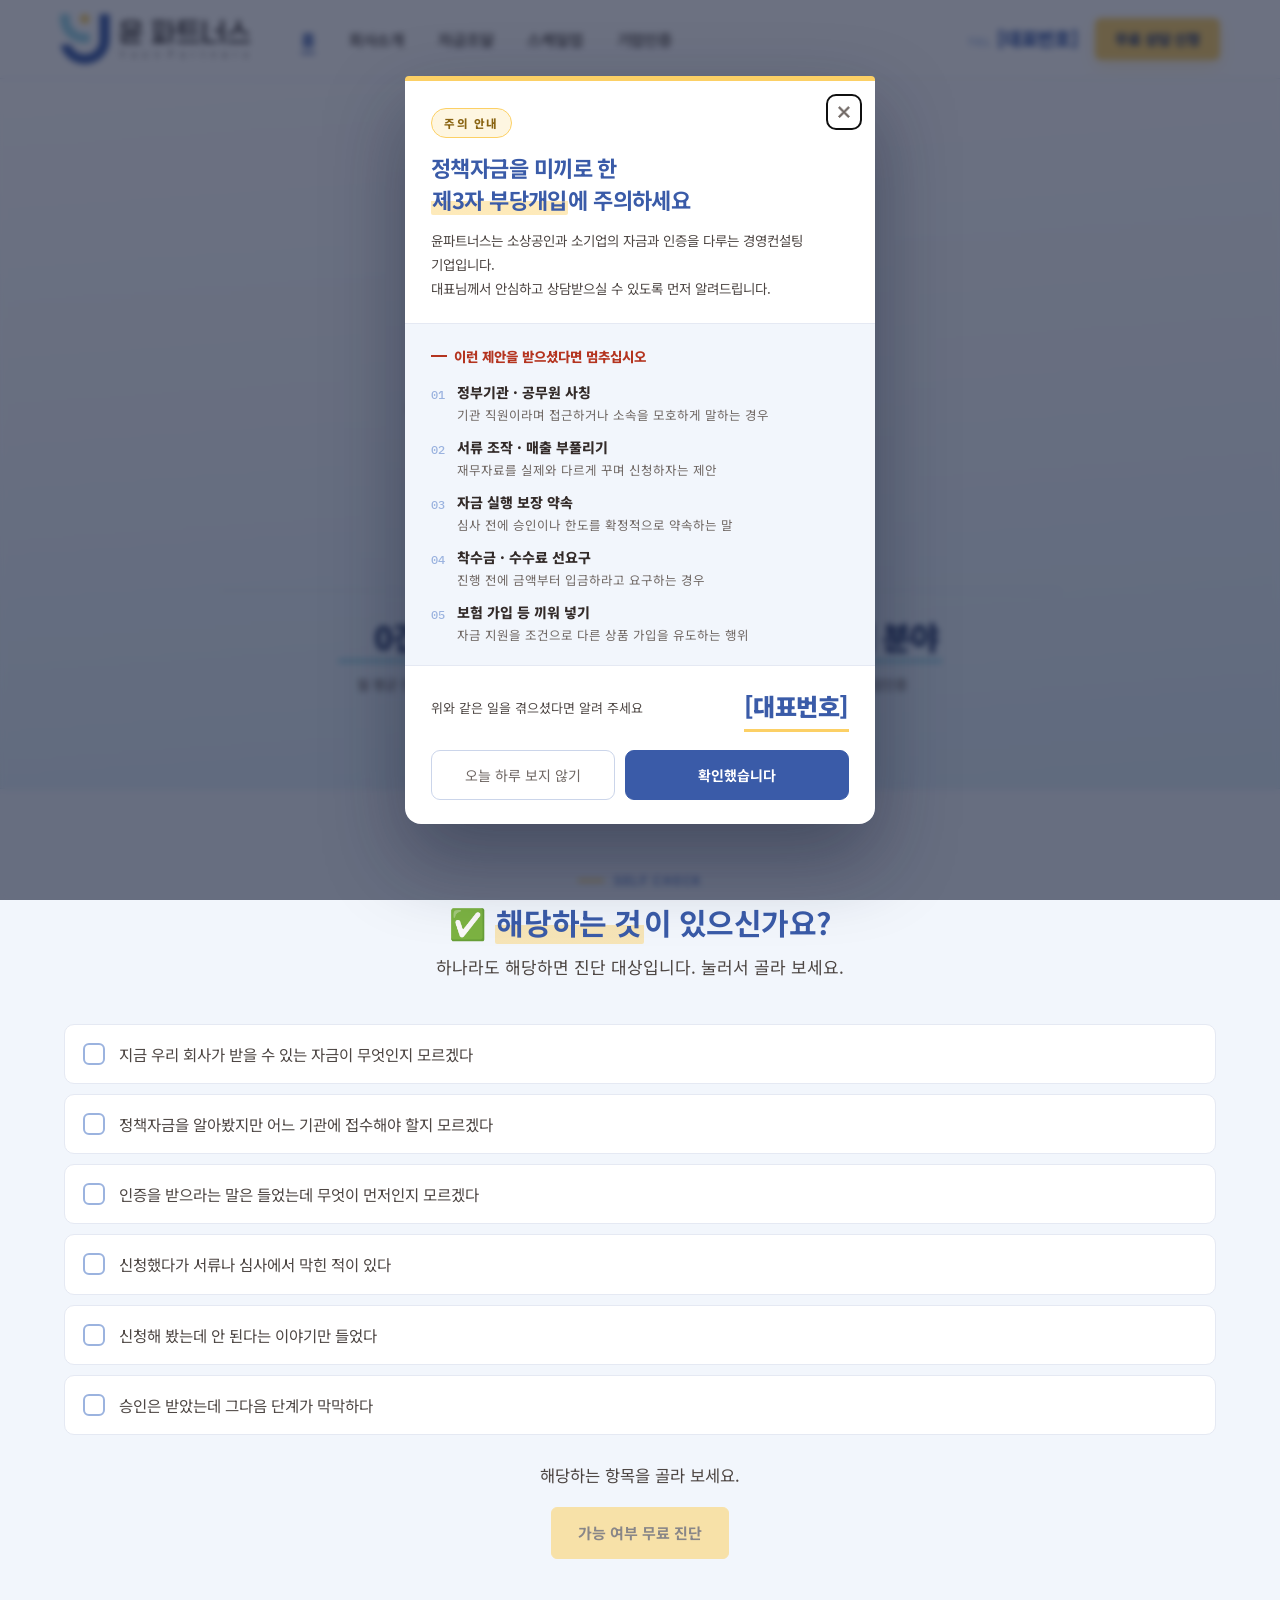
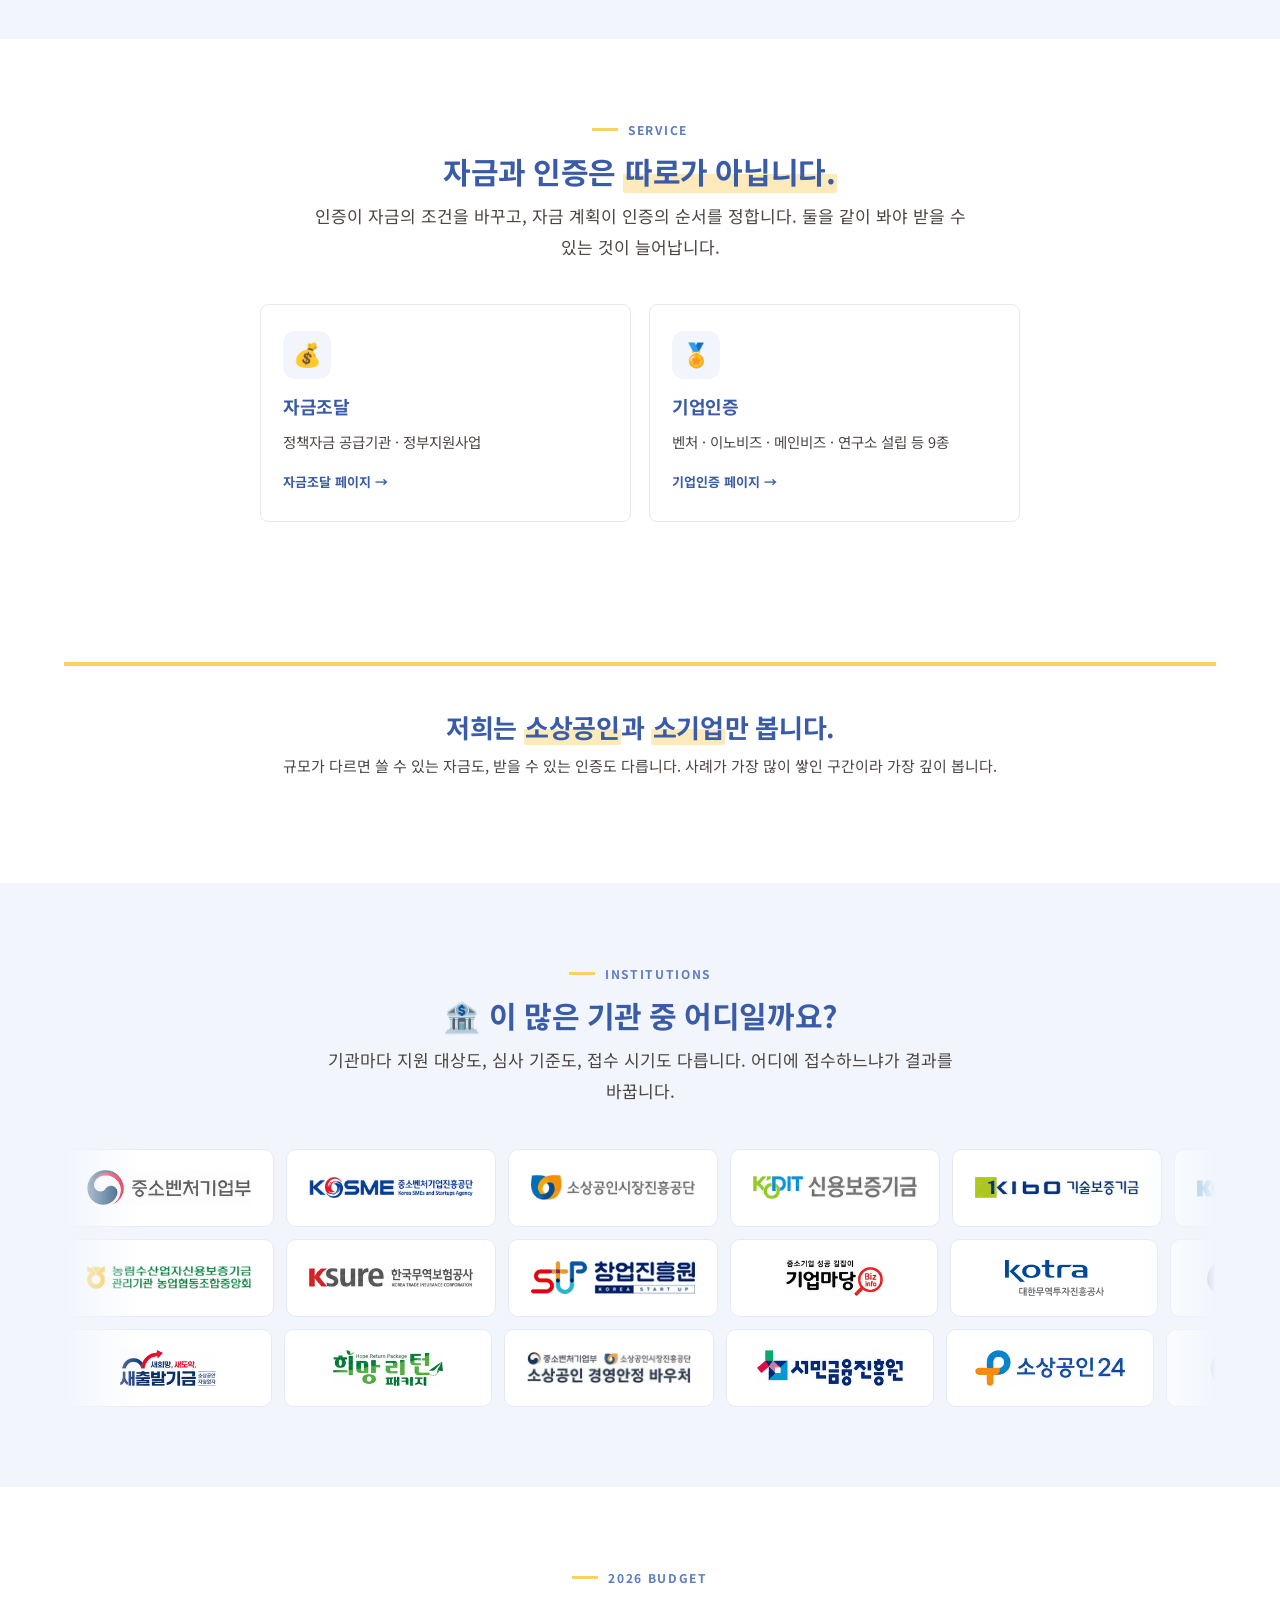
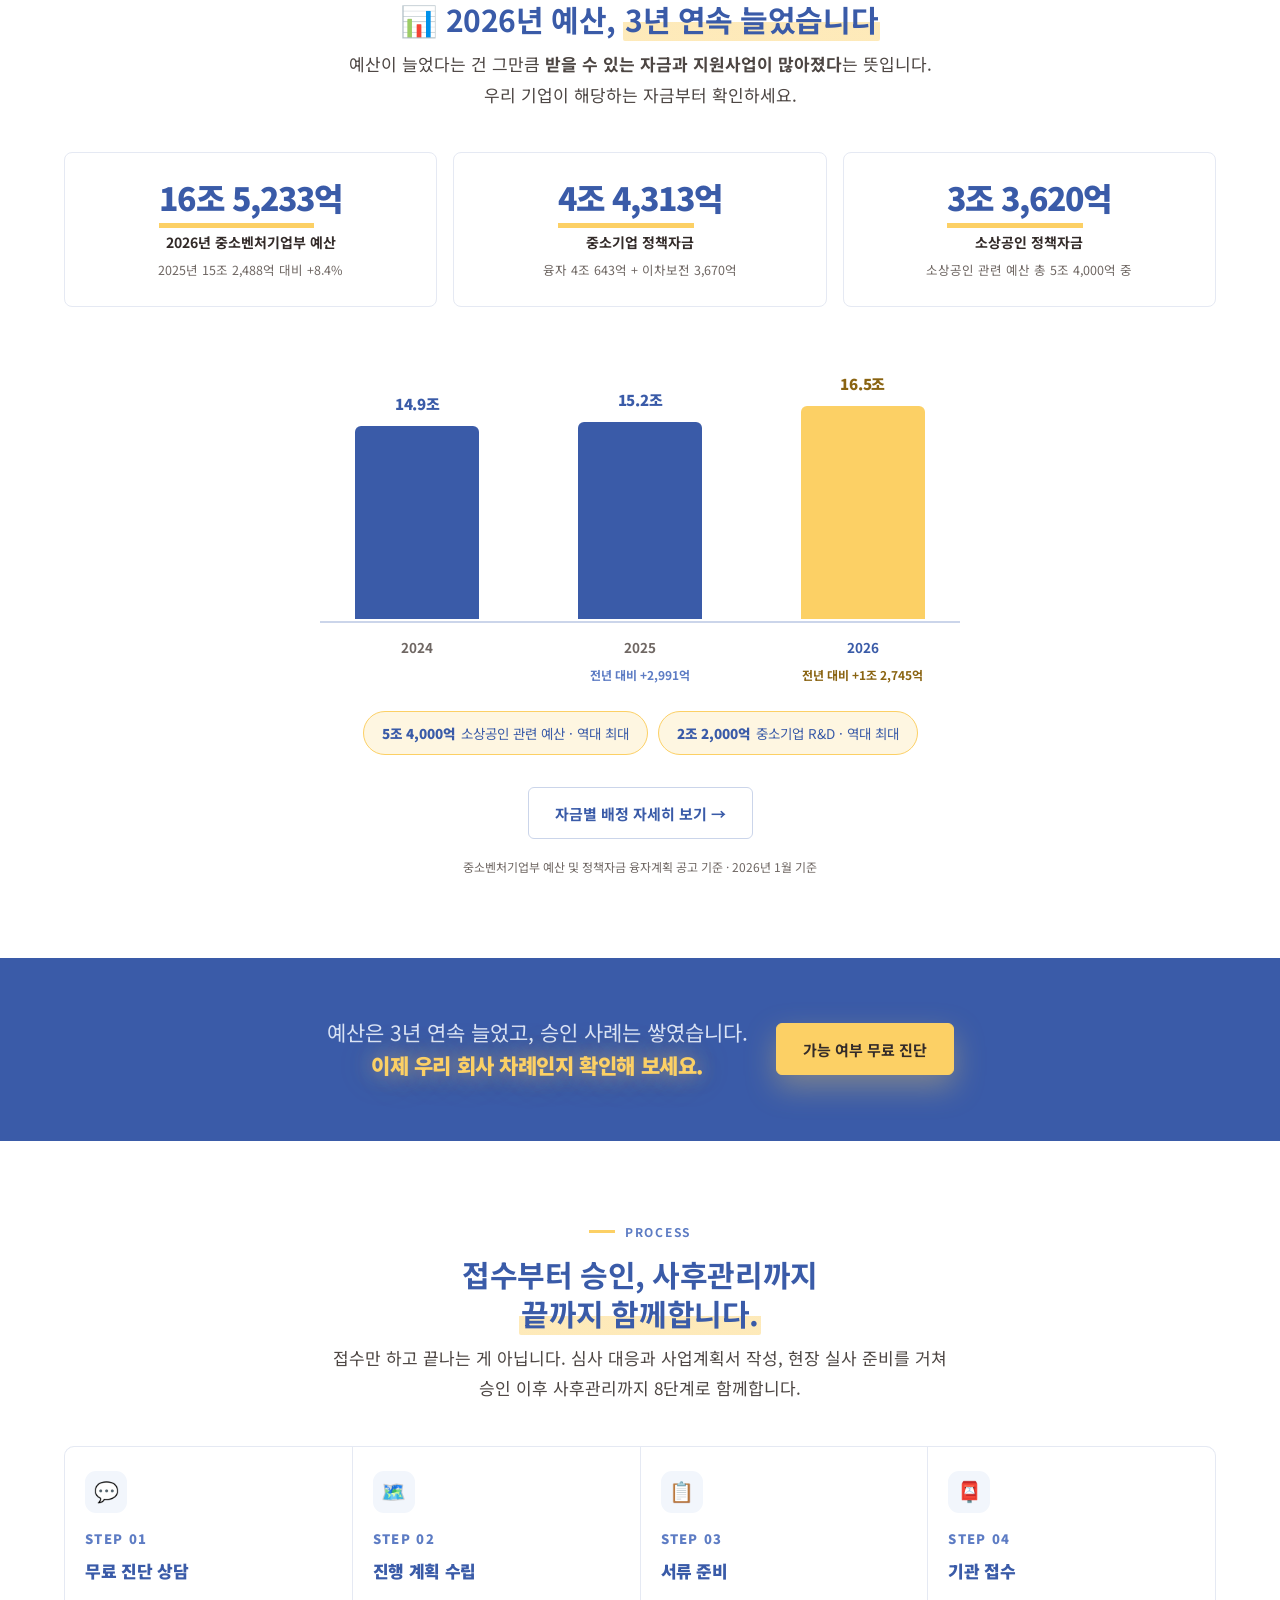
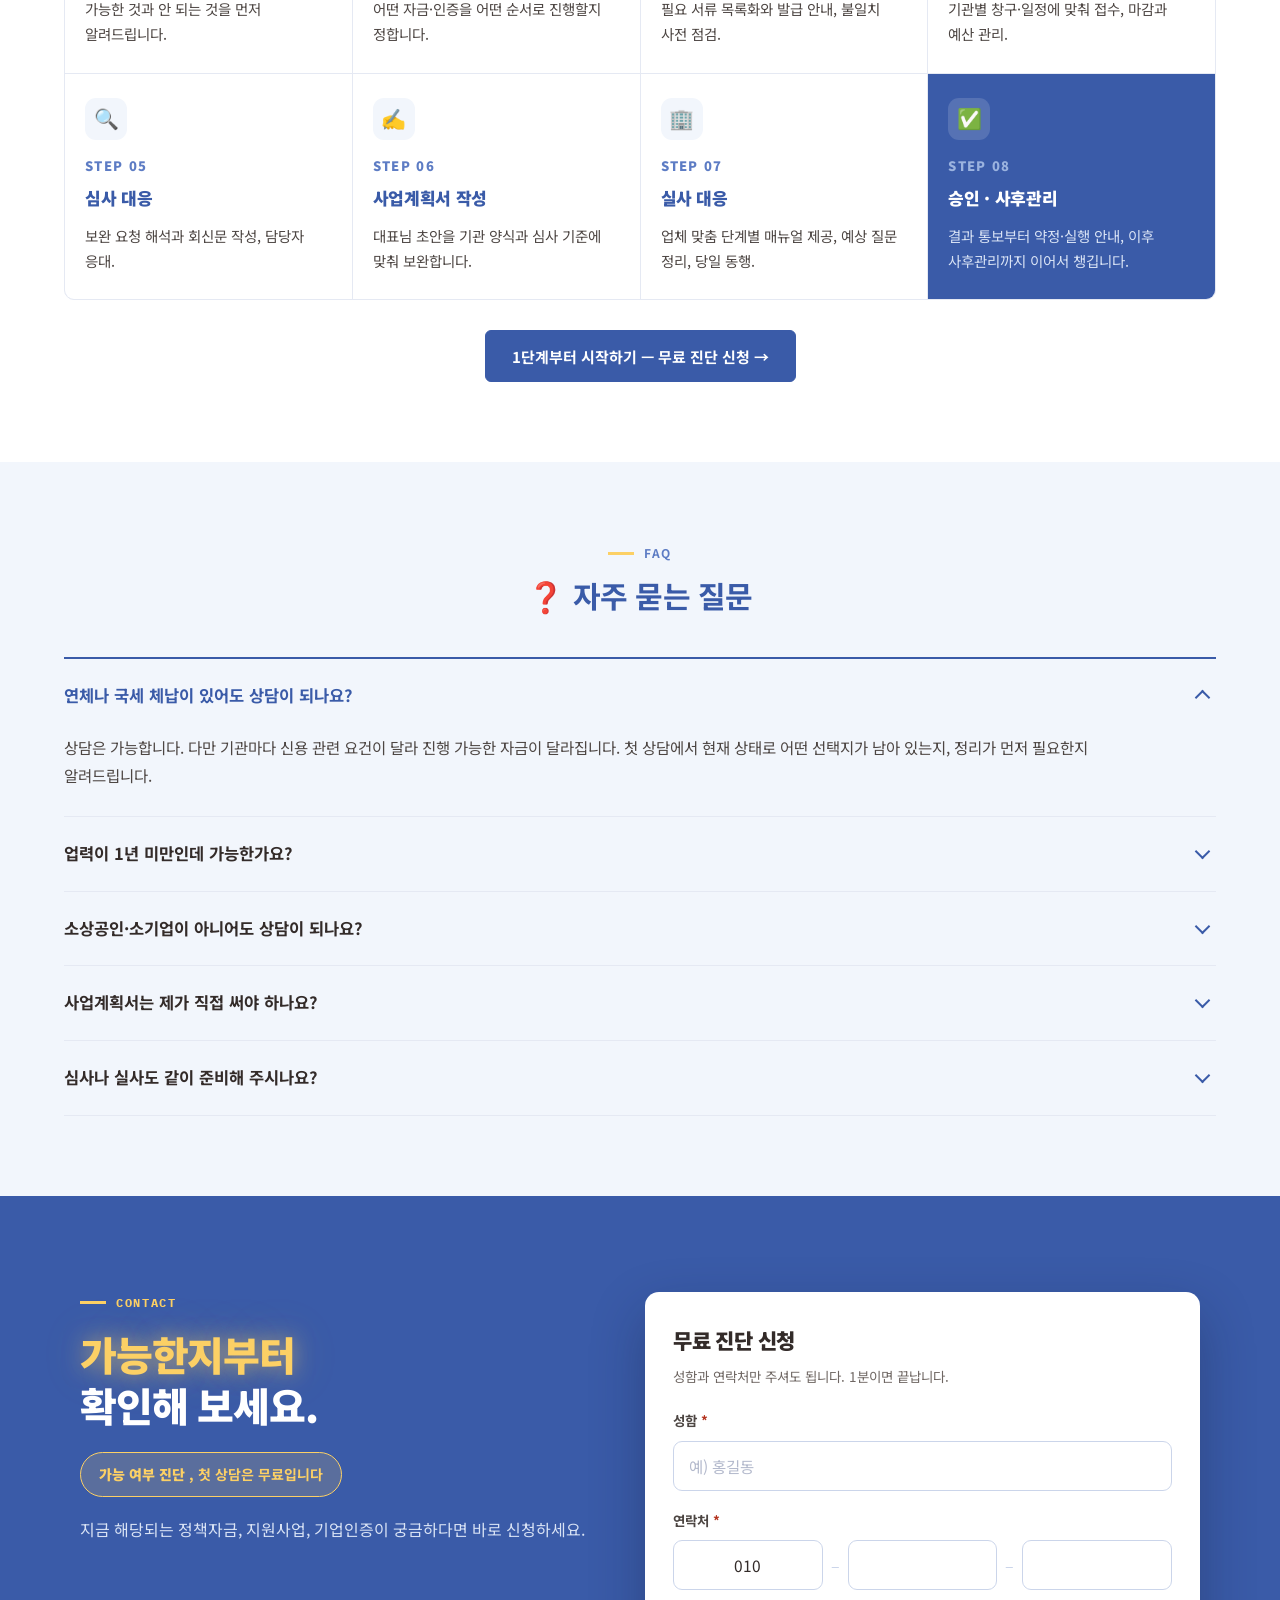
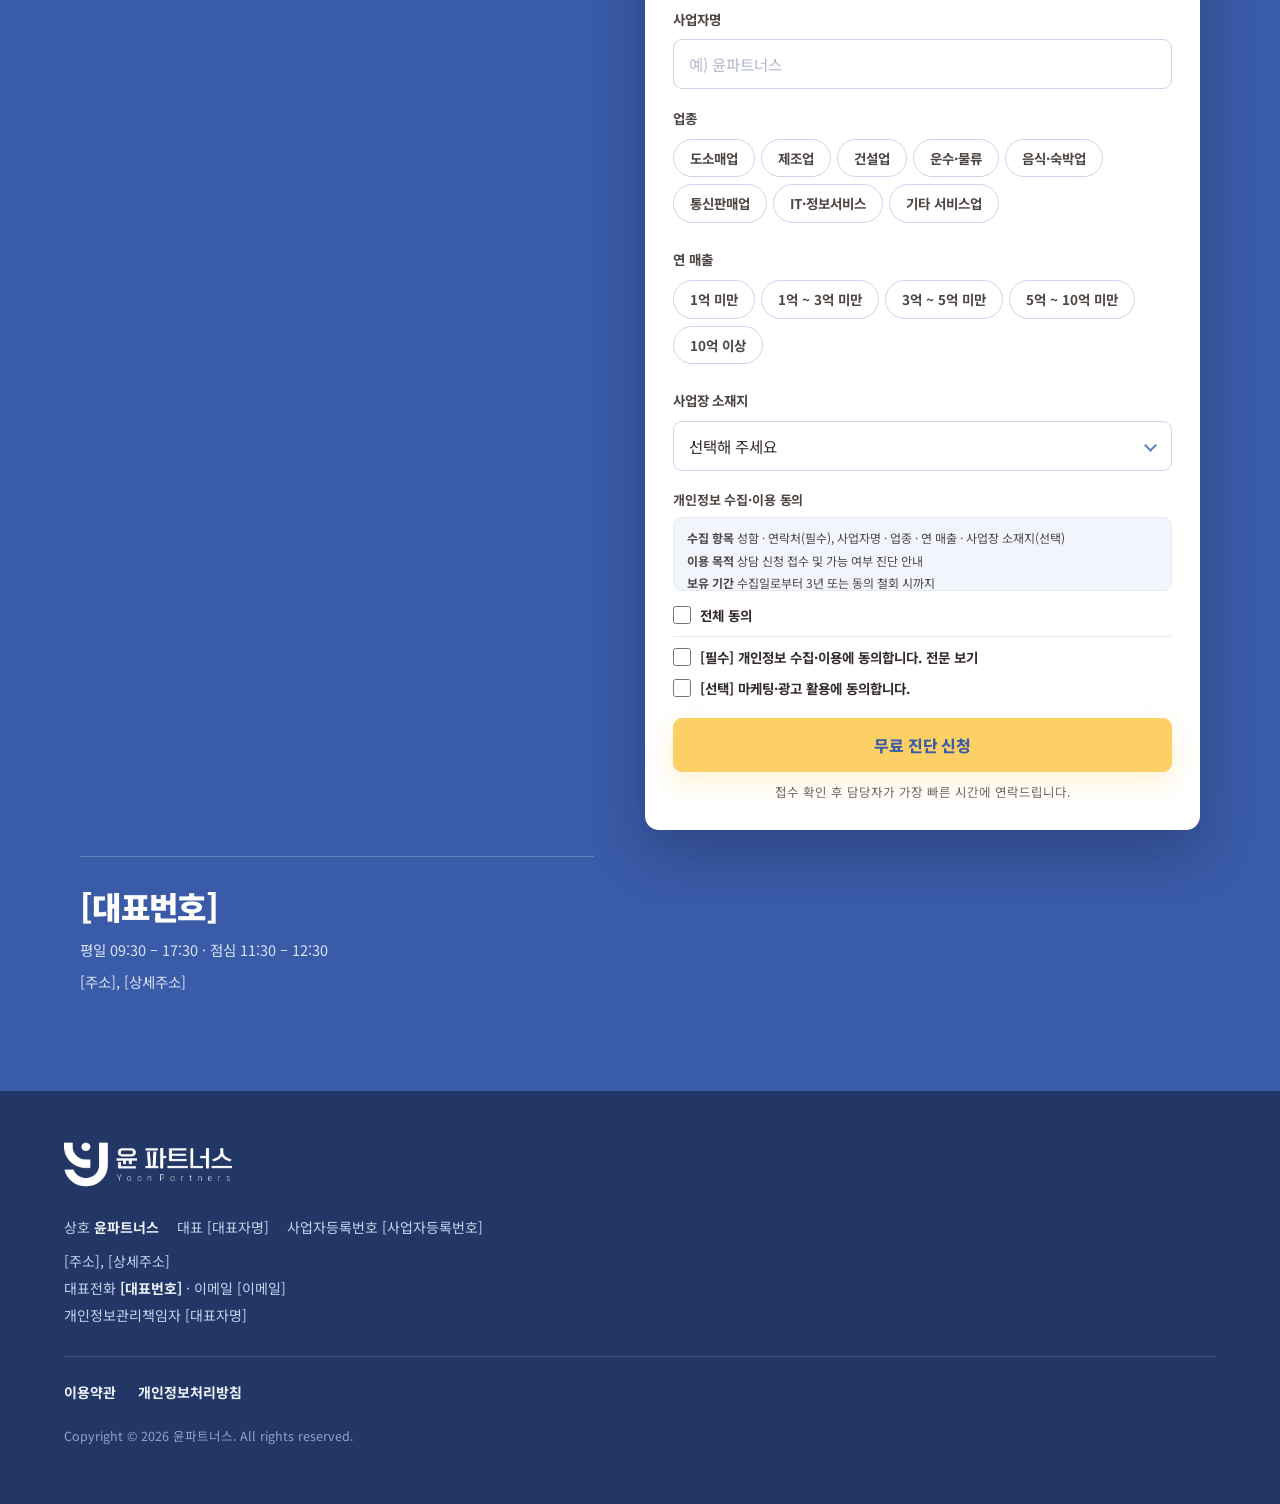
==== index.html @ 7fb7470e "윤파트너스 홈페이지 첫 배포 아임웹에서 깃허브 페이지스로 이전. 5개 페이지(홈·회사소개·자금조달· 스케일업·기업인증) + 약관 2쪽 + 404, 상단메뉴·푸터·모바일바 포함. 도" ====
<!doctype html>
<html lang="ko">
<head>
<meta charset="utf-8">
<meta name="viewport" content="width=device-width,initial-scale=1,viewport-fit=cover">
<title>윤파트너스 — 대표님의 든든한 파트너</title>
<meta name="description" content="소상공인·소기업 정책자금, 정부지원사업, 기업인증. 가능한지부터 무료로 확인해 드립니다.">
<meta property="og:type" content="website">
<meta property="og:site_name" content="윤파트너스">
<meta property="og:title" content="윤파트너스 — 대표님의 든든한 파트너">
<meta property="og:description" content="소상공인·소기업 정책자금, 정부지원사업, 기업인증. 가능한지부터 무료로 확인해 드립니다.">
<meta property="og:image" content="/images/1_브랜드/OG_공유이미지_1200x630.png">
<link rel="icon" href="/images/1_브랜드/파비콘_512.png">
<link rel="preconnect" href="https://fonts.googleapis.com">
<link rel="preconnect" href="https://fonts.gstatic.com" crossorigin>
<link rel="stylesheet" href="https://fonts.googleapis.com/css2?family=Gothic+A1:wght@700;900&family=Noto+Sans+KR:wght@400;500;700;900&family=Nanum+Brush+Script&family=IBM+Plex+Mono:wght@400;500&display=swap">
<link rel="stylesheet" href="/assets/site.css">
</head>
<body>
<a class="vb-skip" href="#main">본문으로 건너뛰기</a>
<header class="vb-hd" id="vbHd">
  <div class="vb-hd-in">
    <a class="vb-logo" href="/index.html"><img src="/images/1_브랜드/YOON_PARTNERS.png" alt="윤파트너스" width="519" height="160"></a>
    <nav class="vb-nav" aria-label="주요 메뉴">
      <a href="/index.html" aria-current="page">홈</a>
      <a href="/about.html">회사소개</a>
      <a href="/funding.html">자금조달</a>
      <a href="/scaleup.html">스케일업</a>
      <a href="/certification.html">기업인증</a>
    </nav>
    <div class="vb-hd-cta">
      <a class="vb-tel" href="tel:[대표번호]"><small>TEL</small>[대표번호]</a>
      <a class="vb-hd-btn" href="#apply">무료 상담 신청</a>
    </div>
    <button class="vb-burger" type="button" id="vbBurger" aria-expanded="false" aria-label="메뉴 열기"><span></span></button>
  </div>
</header>

<main id="main">
<section class="vbsec" doz_type="section">
<div class="vbcontainer">
<!-- ══════════════════════════════════════════════════════════════
     윤파트너스 — 공통 보정 (모바일 여백 · 신청 바로가기 · 상단 디자인)
     아임웹에는 모바일 전용 여백 설정이 없어서, 이 조각으로 대신합니다.
     페이지마다 코드 위젯 하나에 한 번만 넣으면 그 페이지 전체에 적용됩니다.
     ══════════════════════════════════════════════════════════════ -->
<div class="vb-mobile-pad" aria-hidden="true"></div>
<style>
  .vb-mobile-pad{display:block;width:100%;height:0;overflow:hidden}
</style>

<script>
/* ── 모바일에서 섹션 상하 여백을 비율로 줄입니다 ──
   여백을 0 으로 둔 섹션(상단 띠 등)은 그대로 0 으로 둡니다. */
(function () {
  var MAP = null;
  function read() {
    MAP = [].slice.call(document.querySelectorAll('[doz_type="section"]')).map(function (s) {
      if (s.dataset.vbpt === undefined) {
        s.dataset.vbpt = String(parseFloat(s.style.paddingTop) || 0);
        s.dataset.vbpb = String(parseFloat(s.style.paddingBottom) || 0);
      }
      return { el: s, t: +s.dataset.vbpt, b: +s.dataset.vbpb };
    });
  }
  function apply() {
    read();
    var w = window.innerWidth;
    var m = w <= 400 ? 0.58 : (w <= 767 ? 0.70 : 0);
    MAP.forEach(function (o) {
      if (!m) {
        o.el.style.removeProperty('padding-top');
        o.el.style.removeProperty('padding-bottom');
        if (o.t) o.el.style.paddingTop = o.t + 'px';
        if (o.b) o.el.style.paddingBottom = o.b + 'px';
        return;
      }
      o.el.style.setProperty('padding-top', Math.round(o.t * m) + 'px', 'important');
      o.el.style.setProperty('padding-bottom', Math.round(o.b * m) + 'px', 'important');
    });
  }
  apply();
  window.addEventListener('resize', apply);
  window.addEventListener('load', apply);
  setTimeout(apply, 500);
  setTimeout(apply, 1500);
})();
</script>

<script>
/* ── 페이지 안의 "#apply" 링크를 신청 폼으로 보냅니다 ──
   아임웹에는 앵커(#apply)가 없어서, 스크립트가 신청 섹션을 찾아 부드럽게 내려줍니다.
   아임웹이 window.scrollTo 의 smooth 옵션을 무시하므로 직접 한 칸씩 움직입니다. */
(function () {
  function sectionOf(el) {
    return el ? (el.closest('[doz_type="section"]') || el) : null;
  }
  function target(hash) {
    if (hash === '#selfcheck') {
      return sectionOf(document.getElementById('selfcheck')
        || document.querySelector('.vbw .ck, .vbw .chk'));
    }
    return sectionOf(document.getElementById('vbFormSlot')
      || document.querySelector('.form-widget'));
  }
  function glide(to) {
    var from = window.pageYOffset || document.documentElement.scrollTop || 0;
    var dist = to - from;
    if (Math.abs(dist) < 2) return;
    var dur = Math.min(900, Math.max(360, Math.abs(dist) * 0.55));
    var t0 = Date.now();
    var timer = setInterval(function () {
      var p = Math.min(1, (Date.now() - t0) / dur);
      var e = p < 0.5 ? 4 * p * p * p : 1 - Math.pow(-2 * p + 2, 3) / 2;
      window.scrollTo(0, Math.round(from + dist * e));
      if (p >= 1) clearInterval(timer);
    }, 16);
  }
  var HASH = { '#apply': 1, '#selfcheck': 1 };
  document.addEventListener('click', function (e) {
    var a = e.target && e.target.closest && e.target.closest('a[href]');
    if (!a) return;
    var h = a.getAttribute('href') || '';
    if (h.charAt(0) !== '#' || !HASH[h]) return;
    var t = target(h);
    if (!t) return;
    e.preventDefault();
    var top = t.getBoundingClientRect().top + (window.pageYOffset || document.documentElement.scrollTop || 0);
    glide(Math.max(0, top - 80));
  }, true);
})();
</script>

<style>
/* ══════ 상단(헤더) 디자인 — 초안에 맞춤 ══════
   아임웹 기본 상단을 그대로 두고 모양만 입힙니다.
   기본 헤더와 스크롤 시 따라오는 고정 헤더에 동시에 적용됩니다. */
#doz_header_wrap{--vbn:#3A5BA8;--vbg:#FCD065;--vbi:#4D4643}

@media (min-width:768px){
  #inline_header_normal{height:78px!important}
  #doz_header_wrap [data-widget-type="inline_logo"] img{width:190px!important;height:auto!important}
  #inline_header_fixed [data-widget-type="inline_logo"] img{width:168px!important}
}

/* 메뉴 — 호버하면 골드 밑줄, 지금 보는 페이지는 네이비 밑줄 */
#doz_header_wrap ._inline_menu_container li>a{
  font-size:15.5px!important;font-weight:600!important;color:var(--vbi)!important;
  padding:0 17px!important;position:relative!important;letter-spacing:-.012em!important}
#doz_header_wrap ._inline_menu_container li>a::after{
  content:"";position:absolute;left:17px;right:17px;bottom:5px;height:2px;
  background:var(--vbg);transform:scaleX(0);transform-origin:left;
  transition:transform .22s ease}
#doz_header_wrap ._inline_menu_container li>a:hover{color:var(--vbn)!important}
#doz_header_wrap ._inline_menu_container li>a:hover::after{transform:scaleX(1)}
#doz_header_wrap ._inline_menu_container li.vb-on>a{color:var(--vbn)!important;font-weight:800!important}
#doz_header_wrap ._inline_menu_container li.vb-on>a::after{background:var(--vbn);transform:scaleX(1)}

/* 전화번호 + 무료상담 버튼 */
#doz_header_wrap [data-widget-type="inline_button"]{
  display:flex!important;align-items:center!important;justify-content:flex-end!important;gap:18px!important}
#doz_header_wrap a.vb-tel{
  display:inline-flex!important;align-items:baseline!important;gap:6px!important;
  font-weight:900!important;font-size:18.5px!important;color:var(--vbn)!important;
  letter-spacing:-.02em!important;white-space:nowrap!important;background:none!important;
  height:auto!important;padding:0!important;box-shadow:none!important;border:0!important}
#doz_header_wrap a.vb-tel small{font-size:10.5px;font-weight:800;color:#9BB3DF;letter-spacing:.1em}
#doz_header_wrap [data-widget-type="inline_button"] a:not(.vb-tel){
  background:var(--vbg)!important;background-color:var(--vbg)!important;color:var(--vbn)!important;
  border:0!important;border-radius:6px!important;height:42px!important;padding:0 20px!important;
  font-size:14.5px!important;font-weight:800!important;display:inline-flex!important;
  align-items:center!important;justify-content:center!important;letter-spacing:-.01em!important;
  box-shadow:0 6px 16px rgba(252,208,101,.28)!important;
  transition:background-color .18s ease,box-shadow .18s ease!important}
#doz_header_wrap [data-widget-type="inline_button"] a:not(.vb-tel):hover{
  background-color:#EFBB3F!important;box-shadow:0 8px 20px rgba(252,208,101,.38)!important}
@media (max-width:1180px){#doz_header_wrap a.vb-tel{display:none!important}}
</style>

<script>
/* ── 상단 보정 : 무료상담 버튼 링크 · 현재 메뉴 표시 · 전화번호 ──
   기본 헤더와 고정 헤더를 한 번에 처리합니다.
   아임웹에서 버튼 링크를 따로 고치지 않으셔도 됩니다. */
(function () {
  function fix() {
    var hdr = document.getElementById('doz_header_wrap');
    if (!hdr) return;

    /* 1. 무료상담 버튼 → 신청 폼 */
    var btns = hdr.querySelectorAll('[data-widget-type="inline_button"] a');
    Array.prototype.forEach.call(btns, function (a) {
      if (a.className && a.className.indexOf('vb-tel') > -1) return;
      var t = (a.textContent || '').replace(/\s/g, '');
      if (/상담|신청|문의/.test(t) && a.getAttribute('href') !== '#apply') {
        a.setAttribute('href', '#apply');
      }
    });

    /* 2. 지금 보는 페이지 메뉴에 표시 */
    var path = location.pathname.replace(/\/+$/, '');
    if (path === '') path = '/30';
    var lis = hdr.querySelectorAll('._inline_menu_container li');
    Array.prototype.forEach.call(lis, function (li) {
      var a = li.querySelector('a');
      if (!a) return;
      var h = (a.getAttribute('href') || '').split('?')[0].replace(/#.*$/, '').replace(/\/+$/, '');
      if (h && h === path) li.classList.add('vb-on');
    });

    /* 3. 버튼 왼쪽에 대표번호 */
    var wraps = hdr.querySelectorAll('[data-widget-type="inline_button"]');
    Array.prototype.forEach.call(wraps, function (w) {
      if (w.querySelector('.vb-tel')) return;
      var s = document.createElement('a');
      s.className = 'vb-tel';
      s.href = 'tel:[대표번호]';
      s.innerHTML = '<small>TEL</small>[대표번호]';
      w.insertBefore(s, w.firstChild);
    });
  }
  fix();
  window.addEventListener('load', fix);
  setTimeout(fix, 600);
  setTimeout(fix, 1800);
})();
</script>

</div>
</section>
<section class="vbsec" doz_type="section">
<!-- ══════════════════════════════════════════════════════════════
     윤파트너스 — 히어로 (배경 위 글자)
     아임웹 : 섹션 추가 → 코드(HTML) 블록 → 아래 전체를 붙여넣기
     홈 맨 위 — 섹션 여백 위아래 110px

     ▣ 배경은 **이 위젯이 직접** 밝은 하늘받 그라데이션으로 그립니다.
        아임웹 섹션 배경은 **비워 두세요** (섹션 여백도 0 으로).
        배경 영상은 쓰지 않습니다.
     ══════════════════════════════════════════════════════════════ -->
<link rel="preconnect" href="https://fonts.googleapis.com">
<link rel="preconnect" href="https://fonts.gstatic.com" crossorigin>
<link rel="stylesheet" href="https://fonts.googleapis.com/css2?family=Gothic+A1:wght@700;900&family=Noto+Sans+KR:wght@400;500;700;900&family=Nanum+Brush+Script&family=IBM+Plex+Mono:wght@400;500&display=swap">
<style>
  .vbw,.vbw *{box-sizing:border-box}
  .vbw{font-family:var(--sans);color:var(--ink);font-size:16px;line-height:1.8;word-break:keep-all;
    -webkit-font-smoothing:antialiased}
  .vbw h2,.vbw h3{margin:0;font-family:var(--display);letter-spacing:-.015em;line-height:1.3}
  .vbw p{margin:0}
  .vbw img{max-width:100%}
  .vbw button{font-family:inherit}
  .vbw a{text-decoration:none}

:root{
    color-scheme:light;
    /* 윤파트너스 브랜드 컬러 — 로고에서 뽑았습니다
       인디고 #3A5BA8 (메인) · 스카이 #98D5E7 (보조) · 옐로 #FCD065 (강조) · 먹 #332B29 (글자) */
    --navy:#3A5BA8; --navy-900:#233767; --navy-700:#2E4885; --navy-500:#5D7CC4;
    --navy-300:#9BB3DF; --navy-100:#DFE8F7; --navy-50:#F2F6FC;
    --sky:#98D5E7; --sky-100:#E4F3F8;
    --gold:#FCD065; --gold-800:#8A6412; --gold-100:#FEF6E1;
    --ink:#332B29; --ink-2:#4D4643; --muted:#6F6763;
    --line:#E5E9F3; --line-2:#CBD5EA; --white:#FFFFFF;
    --display:"Presentation","프리젠테이션","Pretendard Variable","Pretendard","Noto Sans KR","Gothic A1",sans-serif;
    --sans:"Pretendard Variable","Pretendard","Noto Sans KR",-apple-system,"Malgun Gothic",sans-serif;
    --mono:"IBM Plex Mono",ui-monospace,Consolas,monospace;
    --hd:74px; --bar:60px;
  }
  .vbw .wrap{max-width:1200px;margin:0 auto;padding:0 24px}
  .vbw .btn{display:inline-flex;align-items:center;justify-content:center;height:52px;padding:0 26px;border-radius:6px;font-weight:700;font-size:15px;border:1.5px solid transparent;cursor:pointer;font-family:var(--sans)}
  .vbw .btn-gold{background:var(--gold);color:var(--ink);border-color:var(--gold)}
  .vbw .btn-gold:hover{background:#EFBB3F}
  .vbw .btn-navy{background:var(--navy);color:#fff;border-color:var(--navy)}
  .vbw .btn-navy:hover{background:var(--navy-700)}
  .vbw .btn-ghost{border-color:var(--navy);color:var(--navy);background:transparent}
  .vbw .btn-ghost:hover{background:var(--navy-50)}
  .vbw .btn-block{width:100%;height:56px}
  .vbw .hd .btn{height:42px;padding:0 18px;font-size:14px}
  .vbw .hero{position:relative;padding:112px 0 108px;overflow:hidden;
    background:linear-gradient(176deg,#FFFFFF 0%,#F3F8FD 45%,#DFEEF8 100%)}
  .vbw .hero::before{content:"";position:absolute;inset:0;pointer-events:none;
    background:repeating-linear-gradient(118deg,rgba(255,255,255,.045) 0 2px,transparent 2px 10px)}
  .vbw .hero::after{content:"";position:absolute;inset:0;pointer-events:none;
    background:linear-gradient(180deg,rgba(22,32,61,.18) 0%,rgba(22,32,61,.52) 100%)}
  .vbw .hero-in{position:relative;z-index:2;max-width:820px}
  .vbw .hero h1{font-size:clamp(36px,6vw,62px);font-weight:900;color:var(--navy-900);line-height:1.2;letter-spacing:-.025em;margin:0}
  .vbw .hero h1 b{font-weight:inherit;color:var(--navy);padding:0 .04em;
    background:linear-gradient(to top,rgba(152,213,231,.62) 0 .32em,transparent .32em)}
  .vbw .hero-p{margin-top:26px;font-size:17.5px;line-height:1.85;color:var(--ink-2);max-width:640px}
  .vbw .hero-p b{display:inline-block;font-family:var(--display);font-weight:900;color:var(--navy-900);
    font-size:1.12em;letter-spacing:-.02em;margin-bottom:7px}
  .vbw .hero-btns{display:flex;gap:10px;flex-wrap:wrap;margin-top:32px}
  .vbw .hero .btn-gold{box-shadow:0 8px 18px rgba(58,91,168,.14)}
  .vbw .hero .btn-ghost{border-color:var(--navy);color:var(--navy);background:transparent}
  .vbw .hero .btn-ghost:hover{background:var(--navy-50);border-color:var(--navy-700)}
  .vbw .hero-stats{display:flex;gap:38px;flex-wrap:wrap;margin-top:48px;padding-top:28px;border-top:1px solid #D4E4F0}
  .vbw .hero-stats div{min-width:118px}
  .vbw .hero-stats .n{display:inline-block;font-family:var(--display);font-weight:900;font-size:32px;color:var(--navy-900);letter-spacing:-.03em;font-variant-numeric:tabular-nums;line-height:1.1;border-bottom:4px solid var(--sky);padding-bottom:5px}
  .vbw .hero-stats .n em{font-style:normal}
  .vbw .hero-stats .l{font-size:13.5px;color:var(--muted);margin-top:9px}
  @media (prefers-reduced-motion:reduce){
    .vbw .btn:active, .vbw .tile:active, .vbw .card:active{transform:none}
  }
  .vbw .chkres .btn{opacity:.55;transition:opacity .25s ease}
  .vbw .chkres.on .btn{opacity:1}
  .vbw .midcta .wrap{display:flex;gap:28px;align-items:center;justify-content:center;flex-wrap:wrap;text-align:center}
  @media (max-width:720px){
    .vbw .midcta .wrap{flex-direction:column;gap:20px}
  }
  .vbw .c4gap .btn-gold{box-shadow:0 10px 28px rgba(252,208,101,.26)}
  .vbw .hero-in{max-width:840px;margin:0 auto;text-align:center}
  .vbw .hero .eyebrow{justify-content:center}
  .vbw .hero-p{margin-left:auto;margin-right:auto}
  .vbw .hero-btns{justify-content:center}
  .vbw .hero-stats{justify-content:center;gap:44px}
  .vbw .hero .memo{display:inline-block;text-align:left}
  .vbw .center-btn{text-align:center}
  .vbw .card, .vbw .tile, .vbw .plate, .vbw .btn, .vbw .hd nav a, .vbw .foot-links a, .vbw summary, .vbw .chips button{transition:border-color .18s ease,background-color .18s ease,color .18s ease}
  @media (max-width:720px){
    .vbw .wrap{padding:0 20px}
    .vbw .hd .tel, .vbw .hd .btn{display:none}
    .vbw .hero{padding:66px 0 72px}
    .vbw .hero h1{font-size:clamp(32px,9vw,42px)}
    .vbw .hero-p{font-size:16px}
    .vbw .hero-stats{gap:20px 28px;margin-top:36px}
    .vbw .hero-stats .n{font-size:26px}
  }

  /* ── 호스팅 사이트 기본 스타일에 덮이지 않도록 하는 방어 규칙 ── */
  .vbw a{color:inherit}
  .vbw a.btn,.vbw a.btn:visited,.vbw a.btn:hover{text-decoration:none}
  .vbw a.btn,.vbw button.btn{
    display:inline-flex!important;align-items:center!important;justify-content:center!important;
    height:52px!important;padding:0 26px!important;border-radius:6px!important;
    font-weight:700!important;font-size:15px!important;border:1.5px solid transparent!important;
    font-family:var(--sans)!important;line-height:1!important;width:auto!important}
  .vbw a.btn-block,.vbw button.btn-block{width:100%!important}
  .vbw a.btn-gold,.vbw button.btn-gold{
    background:var(--gold)!important;background-color:var(--gold)!important;
    color:var(--ink)!important;border-color:var(--gold)!important}
  .vbw a.btn-gold:hover,.vbw button.btn-gold:hover{background-color:#EFBB3F!important}
  .vbw a.btn-navy,.vbw button.btn-navy{
    background-color:var(--navy)!important;color:#fff!important;border-color:var(--navy)!important}
  .vbw a.btn-navy:hover,.vbw button.btn-navy:hover{background-color:var(--navy-700)!important}
  .vbw a.btn-ghost,.vbw button.btn-ghost{
    background-color:transparent!important;color:var(--navy)!important;border-color:var(--line-2)!important}
  .vbw .c2chips button,.vbw .ck{background-color:#fff!important}
  .vbw .c2chips button.on{background-color:var(--navy)!important;color:#fff!important}
  .vbw .ck[aria-pressed="true"]{background-color:var(--navy-50)!important}

  /* ── 배경 ───────────────────────────────────────
     위젯이 직접 밝은 하늘받 그라데이션을 그립니다. 배경 영상은 사용하지 않습니다.
     아임웹 섹션 배경은 비워 두세요(섹션 여백도 0). */
  .vbw .hero{background:linear-gradient(176deg,#FFFFFF 0%,#F3F8FD 45%,#DFEEF8 100%)!important;
    border-bottom:1px solid #D2E4F1!important;
    padding:96px 0 92px!important;overflow:hidden!important}
  .vbw .hero::before,.vbw .hero::after{display:none!important}
  .vbw .wrap{padding:0 24px}
  @media (max-width:720px){
    .vbw .hero{padding:66px 0 72px!important}
    .vbw .wrap{padding:0 20px}
  }

  .vbw .hero-in{max-width:840px;margin:0 auto;text-align:center}
  .vbw .hero-btns{justify-content:center}
  .vbw .hero-stats{justify-content:center;gap:44px}

  /* ── 밝은 배경 위에서 읽힐 색으로 ── */
  .vbw .hero h1{color:var(--navy-900)!important;text-shadow:none!important}
  .vbw .hero h1 b{color:var(--navy)!important;text-shadow:none!important;padding:0 .04em!important;
    background:linear-gradient(to top,rgba(152,213,231,.62) 0 .32em,transparent .32em)!important}
  .vbw .hero-p{color:var(--ink-2)!important;text-shadow:none!important}
  .vbw .hero-p b{color:var(--navy-900)!important;text-shadow:none!important}
  .vbw .hero-stats{border-top-color:#D4E4F0!important}
  .vbw .hero-stats .n{color:var(--navy-900)!important;
    border-bottom:4px solid var(--sky)!important;
    text-shadow:none!important;box-shadow:none!important}
  .vbw .hero-stats .l{color:var(--muted)!important;font-weight:500;text-shadow:none!important}

  /* ── 보조 버튼은 밝은 배경 위이밀로 인디고 테도리·인디고 글자 ── */
  .vbw .hero a.btn-ghost{
    color:var(--navy)!important;border-color:var(--navy)!important;
    background-color:transparent!important;text-shadow:none!important}
  .vbw .hero a.btn-ghost:hover{background-color:var(--navy-50)!important;
    border-color:var(--navy-700)!important;color:var(--navy-700)!important}
  .vbw .hero a.btn-gold{box-shadow:0 8px 18px rgba(58,91,168,.14)}

  @media (max-width:720px){
    .vbw .hero-stats{gap:18px 26px;justify-content:center}
    .vbw .hero-stats .l{font-size:12.5px}
  }

</style>

<div class="vbw">
<div class="hero">
      <div class="wrap">
      <div class="hero-in">
        <h1>대표님의<br><b>든든한 파트너</b></h1>
        <p class="hero-p"><b>받을 수 있는데 모르고 지나간 자금은 돌아오지 않습니다.</b><br>예산은 해마다 새로 짜이고, 공고는 마감되고, 자금은 소진됩니다.<br>지금 우리 회사에 해당하는 것부터 확인해 보세요.</p>
        <div class="hero-btns">
          <a class="btn btn-gold" href="#apply">가능 여부 무료 진단</a>
          <a class="btn btn-ghost" href="#selfcheck">30초 자가 진단 ↓</a>
        </div>
        <div class="hero-stats">
          <div><div class="n"><em>231</em>건</div><div class="l">월 평균 컨설팅</div></div>
          <div><div class="n"><em>98.9</em>%</div><div class="l">고객만족도</div></div>
          <div><div class="n"><em>95.8</em>%</div><div class="l">자금조달 성공률</div></div>
          <div><div class="n"><em>9</em>개 분야</div><div class="l">기업인증</div></div>
        </div>
      </div>
    </div>
  </div>
</div>

<script>
(function () {
  var els = document.querySelectorAll('.vbw .hero-stats .n em');
  if (!els.length || window.matchMedia('(prefers-reduced-motion: reduce)').matches) return;

  /* 숫자를 먼저 0 으로 되돌려 둡니다 */
  var items = [];
  Array.prototype.forEach.call(els, function (el) {
    var raw = el.textContent.trim();
    var target = parseFloat(raw.replace(/,/g, ''));
    if (isNaN(target)) return;
    var dec = (raw.split('.')[1] || '').length;
    el.textContent = dec ? (0).toFixed(dec) : '0';
    items.push({ el: el, target: target, dec: dec });
  });
  if (!items.length) return;

  function run() {
    var t0 = Date.now();
    var tick = setInterval(function () {
      var p = Math.min((Date.now() - t0) / 1200, 1);
      var e = 1 - Math.pow(1 - p, 3);
      items.forEach(function (o) {
        var v = o.target * e;
        o.el.textContent = o.dec ? v.toFixed(o.dec) : Math.round(v).toLocaleString();
      });
      if (p >= 1) {
        clearInterval(tick);
        items.forEach(function (o) {
          o.el.textContent = o.dec ? o.target.toFixed(o.dec) : o.target.toLocaleString();
        });
      }
    }, 16);
  }

  /* 주의 안내 팝업이 떠 있으면, 닫은 다음에 숫자가 올라가게 합니다 */
  function popOpen() {
    var p = document.querySelector('.vbw .pop');
    if (!p) return false;
    if (p.hasAttribute('hidden')) return false;
    if (p.classList.contains('open')) return true;
    return window.getComputedStyle(p).display !== 'none';
  }

  var began = Date.now(), seen = false;
  var timer = setInterval(function () {
    if (popOpen()) { seen = true; return; }
    if (seen || Date.now() - began > 2500) {
      clearInterval(timer);
      setTimeout(run, seen ? 220 : 0);
    }
  }, 150);
  setTimeout(function () { clearInterval(timer); }, 60000);
})();
</script>

</section>
<section class="vbsec" doz_type="section" style="background:#F2F6FC;padding-top:80px;padding-bottom:80px;">
<div class="vbcontainer">
<!-- ══════════════════════════════════════════════════════════════
     윤파트너스 — 자가 체크 + CTA
     아임웹 : 섹션 추가 → 코드(HTML) 블록 → 아래 전체를 붙여넣기
     홈 — 히어로 바로 아래. 버튼 클릭에 픽셀 이벤트(data-cta=selfcheck) 를 연결하세요
     ══════════════════════════════════════════════════════════════ -->
<link rel="preconnect" href="https://fonts.googleapis.com">
<link rel="preconnect" href="https://fonts.gstatic.com" crossorigin>
<link rel="stylesheet" href="https://fonts.googleapis.com/css2?family=Gothic+A1:wght@700;900&family=Noto+Sans+KR:wght@400;500;700;900&family=Nanum+Brush+Script&family=IBM+Plex+Mono:wght@400;500&display=swap">
<style>
  .vbw,.vbw *{box-sizing:border-box}
  .vbw{font-family:var(--sans);color:var(--ink);font-size:16px;line-height:1.8;word-break:keep-all;
    -webkit-font-smoothing:antialiased}
  .vbw h2,.vbw h3{margin:0;font-family:var(--display);letter-spacing:-.015em;line-height:1.3}
  .vbw p{margin:0}
  .vbw img{max-width:100%}
  .vbw button{font-family:inherit}
  .vbw a{text-decoration:none}

:root{
    color-scheme:light;
    /* 윤파트너스 브랜드 컬러 — 로고에서 뽑았습니다
       인디고 #3A5BA8 (메인) · 스카이 #98D5E7 (보조) · 옐로 #FCD065 (강조) · 먹 #332B29 (글자) */
    --navy:#3A5BA8; --navy-900:#233767; --navy-700:#2E4885; --navy-500:#5D7CC4;
    --navy-300:#9BB3DF; --navy-100:#DFE8F7; --navy-50:#F2F6FC;
    --sky:#98D5E7; --sky-100:#E4F3F8;
    --gold:#FCD065; --gold-800:#8A6412; --gold-100:#FEF6E1;
    --ink:#332B29; --ink-2:#4D4643; --muted:#6F6763;
    --line:#E5E9F3; --line-2:#CBD5EA; --white:#FFFFFF;
    --display:"Presentation","프리젠테이션","Pretendard Variable","Pretendard","Noto Sans KR","Gothic A1",sans-serif;
    --sans:"Pretendard Variable","Pretendard","Noto Sans KR",-apple-system,"Malgun Gothic",sans-serif;
    --mono:"IBM Plex Mono",ui-monospace,Consolas,monospace;
    --hd:74px; --bar:60px;
  }
  .vbw .eyebrow{font-size:12px;font-weight:700;letter-spacing:.14em;text-transform:uppercase;color:var(--navy-500);display:flex;align-items:center;gap:10px}
  .vbw .eyebrow::before{content:"";width:26px;height:3px;background:var(--gold);flex:none}
  .vbw .sec-h{font-size:clamp(22px,3.2vw,30px);color:var(--navy);margin:12px 0 10px}
  .vbw .sec-p{font-size:17px;line-height:1.8;color:var(--ink-2);max-width:680px}
  @media (max-width:720px){
    .vbw .sec-p br{display:none}
  }
  .vbw .sec-head{margin-bottom:42px}
  .vbw .btn{display:inline-flex;align-items:center;justify-content:center;height:52px;padding:0 26px;border-radius:6px;font-weight:700;font-size:15px;border:1.5px solid transparent;cursor:pointer;font-family:var(--sans)}
  .vbw .btn-gold{background:var(--gold);color:var(--ink);border-color:var(--gold)}
  .vbw .btn-gold:hover{background:#EFBB3F}
  .vbw .btn-navy{background:var(--navy);color:#fff;border-color:var(--navy)}
  .vbw .btn-navy:hover{background:var(--navy-700)}
  .vbw .btn-ghost{border-color:var(--navy);color:var(--navy);background:transparent}
  .vbw .btn-ghost:hover{background:var(--navy-50)}
  .vbw .btn-block{width:100%;height:56px}
  .vbw .hd .btn{height:42px;padding:0 18px;font-size:14px}
  .vbw .hero .btn-gold{box-shadow:0 12px 32px rgba(252,208,101,.3)}
  .vbw .hero .btn-ghost{border-color:rgba(255,255,255,.55);color:#fff;background:rgba(255,255,255,.06)}
  .vbw .hero .btn-ghost:hover{background:rgba(255,255,255,.15);border-color:#fff}
  .vbw .sec-h b, .vbw .subhero h1 b, .vbw .at-h b, .vbw .target h2 b, .vbw .poptop h2 b{font-weight:inherit;
    background-image:linear-gradient(transparent 56%,rgba(252,208,101,.45) 56%);
    padding:0 .06em;border-radius:2px}
  @media (prefers-reduced-motion:reduce){
    .vbw .btn:active, .vbw .tile:active, .vbw .card:active{transform:none}
  }
  .vbw .at-h .emo{margin-right:9px}
  .vbw #selfcheck{scroll-margin-top:84px}
  .vbw .chk{display:grid;gap:10px}
  .vbw .ck{display:flex;align-items:center;gap:14px;width:100%;text-align:left;cursor:pointer;
    background:#fff;border:1px solid var(--line);border-radius:10px;padding:17px 18px;
    font-family:var(--sans);font-size:15.5px;line-height:1.55;color:var(--ink-2);
    transition:border-color .16s,background-color .16s,color .16s}
  .vbw .ck i{flex:none;width:22px;height:22px;border-radius:6px;border:2px solid var(--navy-300);
    background:#fff;position:relative;transition:background-color .16s,border-color .16s}
  .vbw .ck i::after{content:"";position:absolute;left:6px;top:2px;width:5px;height:10px;
    border-right:2px solid #fff;border-bottom:2px solid #fff;transform:rotate(45deg) scale(.5);
    opacity:0;transition:opacity .16s,transform .16s}
  .vbw .ck:hover{border-color:var(--navy-300)}
  .vbw .ck[aria-pressed="true"]{border-color:var(--navy);background:var(--navy-50);color:var(--ink);font-weight:700}
  .vbw .ck[aria-pressed="true"] i{background:var(--navy);border-color:var(--navy)}
  .vbw .ck[aria-pressed="true"] i::after{opacity:1;transform:rotate(45deg) scale(1)}
  .vbw .chkres{margin-top:26px;text-align:center}
  .vbw .chkres .rt{font-size:16.5px;color:var(--ink-2);margin:0 0 18px;line-height:1.7}
  .vbw .chkres .rt b{font-family:var(--display);font-weight:900;color:var(--navy);font-size:1.2em}
  .vbw .chkres .btn{opacity:.55;transition:opacity .25s ease}
  .vbw .chkres.on .btn{opacity:1}
  @media (max-width:720px){
    .vbw .ck{padding:15px 15px;font-size:15px;gap:12px}
  }
  .vbw .tile.inst .ilogo .emo{font-size:30px;line-height:1}
  .vbw .c4gap .btn-gold{box-shadow:0 10px 28px rgba(252,208,101,.26)}
  .vbw .hero .eyebrow{justify-content:center}
  .vbw .subhero .eyebrow{justify-content:center}
  .vbw .sec-head{text-align:center}
  .vbw .sec-head .eyebrow{justify-content:center}
  .vbw .sec-p{margin-left:auto;margin-right:auto}
  .vbw .center-btn{text-align:center}
  .vbw .emo{font-family:"Apple Color Emoji","Segoe UI Emoji","Noto Color Emoji","Twemoji Mozilla",sans-serif;
       font-style:normal;line-height:1;display:inline-block}
  .vbw .stage h3 .emo, .vbw .simb h3 .emo, .vbw .sec-h .emo{margin-right:9px}
  .vbw .card, .vbw .tile, .vbw .plate, .vbw .btn, .vbw .hd nav a, .vbw .foot-links a, .vbw summary, .vbw .chips button{transition:border-color .18s ease,background-color .18s ease,color .18s ease}
  @media (max-width:720px){
    .vbw .hd .tel, .vbw .hd .btn{display:none}
    .vbw .sec-head{margin-bottom:28px}
  }

  /* ── 호스팅 사이트 기본 스타일에 덮이지 않도록 하는 방어 규칙 ── */
  .vbw a{color:inherit}
  .vbw a.btn,.vbw a.btn:visited,.vbw a.btn:hover{text-decoration:none}
  .vbw a.btn,.vbw button.btn{
    display:inline-flex!important;align-items:center!important;justify-content:center!important;
    height:52px!important;padding:0 26px!important;border-radius:6px!important;
    font-weight:700!important;font-size:15px!important;border:1.5px solid transparent!important;
    font-family:var(--sans)!important;line-height:1!important;width:auto!important}
  .vbw a.btn-block,.vbw button.btn-block{width:100%!important}
  .vbw a.btn-gold,.vbw button.btn-gold{
    background:var(--gold)!important;background-color:var(--gold)!important;
    color:var(--ink)!important;border-color:var(--gold)!important}
  .vbw a.btn-gold:hover,.vbw button.btn-gold:hover{background-color:#EFBB3F!important}
  .vbw a.btn-navy,.vbw button.btn-navy{
    background-color:var(--navy)!important;color:#fff!important;border-color:var(--navy)!important}
  .vbw a.btn-navy:hover,.vbw button.btn-navy:hover{background-color:var(--navy-700)!important}
  .vbw a.btn-ghost,.vbw button.btn-ghost{
    background-color:transparent!important;color:var(--navy)!important;border-color:var(--line-2)!important}
  .vbw .c2chips button,.vbw .ck{background-color:#fff!important}
  .vbw .c2chips button.on{background-color:var(--navy)!important;color:#fff!important}
  .vbw .ck[aria-pressed="true"]{background-color:var(--navy-50)!important}

</style>

<div class="vbw">
      <div class="sec-head">
        <div class="eyebrow">Self Check</div>
        <h2 class="sec-h"><span class="emo">✅</span><b>해당하는 것</b>이 있으신가요?</h2>
        <p class="sec-p">하나라도 해당하면 진단 대상입니다. 눌러서 골라 보세요.</p>
      </div>
      <div class="chk" id="chk">
        <button class="ck" type="button" aria-pressed="false"><i></i><span>지금 우리 회사가 받을 수 있는 자금이 무엇인지 모르겠다</span></button>
        <button class="ck" type="button" aria-pressed="false"><i></i><span>정책자금을 알아봤지만 어느 기관에 접수해야 할지 모르겠다</span></button>
        <button class="ck" type="button" aria-pressed="false"><i></i><span>인증을 받으라는 말은 들었는데 무엇이 먼저인지 모르겠다</span></button>
        <button class="ck" type="button" aria-pressed="false"><i></i><span>신청했다가 서류나 심사에서 막힌 적이 있다</span></button>
        <button class="ck" type="button" aria-pressed="false"><i></i><span>신청해 봤는데 안 된다는 이야기만 들었다</span></button>
        <button class="ck" type="button" aria-pressed="false"><i></i><span>승인은 받았는데 그다음 단계가 막막하다</span></button>
      </div>
      <div class="chkres" id="chkres">
        <p class="rt">해당하는 항목을 골라 보세요.</p>
        <a class="btn btn-gold" href="#apply" data-cta="selfcheck">가능 여부 무료 진단</a>
      </div>
</div>

<script>
(function () {
var box = document.getElementById('chk');
    var res = document.getElementById('chkres');
    if (!box || !res) return;
    var rt = res.querySelector('.rt');
    var total = box.querySelectorAll('.ck').length;
    box.addEventListener('click', function (e) {
      var b = e.target.closest('.ck');
      if (!b) return;
      b.setAttribute('aria-pressed', b.getAttribute('aria-pressed') === 'true' ? 'false' : 'true');
      var n = box.querySelectorAll('.ck[aria-pressed="true"]').length;
      res.classList.toggle('on', n > 0);
      rt.innerHTML = n === 0
        ? '해당하는 항목을 골라 보세요.'
        : total + '개 중 <b>' + n + '개</b> 해당하십니다.<br>가능 여부부터 무료로 확인해 드립니다.';
    });
  })();

  // ---------- 기관 로고 띠: 끊김 없는 반복을 위해 한 벌 복제 ----------
  (function () {
    document.querySelectorAll('.marquee .mtrack').forEach(function (t) {
      if (t.dataset.dup) return;
      t.dataset.dup = '1';
      t.insertAdjacentHTML('beforeend', t.innerHTML);
    });
  })();

  // ---------- 첫 방문 주의 안내 팝업 ----------
  (function () {
    var pop = document.getElementById('pop');
    if (!pop) return;
    var KEY = 'vb_notice_until';
    var last = null;

    function hidden() {
      try {
        var v = localStorage.getItem(KEY);
        return v && Date.now() < parseInt(v, 10);
      } catch (e) { return false; }
    }
    function open() {
      last = document.activeElement;
      pop.hidden = false;
      document.body.style.overflow = 'hidden';
      requestAnimationFrame(function () { pop.classList.add('on'); });
      var x = document.getElementById('popX');
      if (x) x.focus();
    }
    function close() {
      pop.classList.remove('on');
      document.body.style.overflow = '';
      setTimeout(function () { pop.hidden = true; }, 260);
      if (last && last.focus) last.focus();
    }
    function hideToday() {
      try {
        var d = new Date(); d.setHours(24, 0, 0, 0);   // 오늘 자정까지
        localStorage.setItem(KEY, String(d.getTime()));
      } catch (e) {}
      close();
    }

    document.getElementById('popX').addEventListener('click', close);
    document.getElementById('popClose').addEventListener('click', close);
    document.getElementById('popDay').addEventListener('click', hideToday);
    pop.addEventListener('click', function (e) { if (e.target === pop) close(); });
    document.addEventListener('keydown', function (e) {
      if (e.key === 'Escape' && !pop.hidden) close();
    });

    if (!hidden()) setTimeout(open, 700);
})();
</script>

</div>
</section>
<section class="vbsec" doz_type="section" style="background:#FFFFFF;padding-top:80px;padding-bottom:80px;">
<div class="vbcontainer">
<!-- ══════════════════════════════════════════════════════════════
     윤파트너스 — 서비스 카드 (자금조달 · 기업인증)
     아임웹 : 섹션 추가 → 코드(HTML) 블록 → 아래 전체를 붙여넣기
     홈 1-3 — 자가 체크 아래. 배경 흰색 / 상하 여백 80px
     ══════════════════════════════════════════════════════════════ -->
<link rel="preconnect" href="https://fonts.googleapis.com">
<link rel="preconnect" href="https://fonts.gstatic.com" crossorigin>
<link rel="stylesheet" href="https://fonts.googleapis.com/css2?family=Gothic+A1:wght@700;900&family=Noto+Sans+KR:wght@400;500;700;900&family=Nanum+Brush+Script&family=IBM+Plex+Mono:wght@400;500&display=swap">
<style>
  .vbw,.vbw *{box-sizing:border-box}
  .vbw{font-family:var(--sans);color:var(--ink);font-size:16px;line-height:1.8;word-break:keep-all;
    -webkit-font-smoothing:antialiased}
  .vbw h2,.vbw h3{margin:0;font-family:var(--display);letter-spacing:-.015em;line-height:1.3}
  .vbw p{margin:0}
  .vbw img{max-width:100%}
  .vbw button{font-family:inherit}
  .vbw a{text-decoration:none}

:root{
    color-scheme:light;
    /* 윤파트너스 브랜드 컬러 — 로고에서 뽑았습니다
       인디고 #3A5BA8 (메인) · 스카이 #98D5E7 (보조) · 옐로 #FCD065 (강조) · 먹 #332B29 (글자) */
    --navy:#3A5BA8; --navy-900:#233767; --navy-700:#2E4885; --navy-500:#5D7CC4;
    --navy-300:#9BB3DF; --navy-100:#DFE8F7; --navy-50:#F2F6FC;
    --sky:#98D5E7; --sky-100:#E4F3F8;
    --gold:#FCD065; --gold-800:#8A6412; --gold-100:#FEF6E1;
    --ink:#332B29; --ink-2:#4D4643; --muted:#6F6763;
    --line:#E5E9F3; --line-2:#CBD5EA; --white:#FFFFFF;
    --display:"Presentation","프리젠테이션","Pretendard Variable","Pretendard","Noto Sans KR","Gothic A1",sans-serif;
    --sans:"Pretendard Variable","Pretendard","Noto Sans KR",-apple-system,"Malgun Gothic",sans-serif;
    --mono:"IBM Plex Mono",ui-monospace,Consolas,monospace;
    --hd:74px; --bar:60px;
  }
  .vbw .eyebrow{font-size:12px;font-weight:700;letter-spacing:.14em;text-transform:uppercase;color:var(--navy-500);display:flex;align-items:center;gap:10px}
  .vbw .eyebrow::before{content:"";width:26px;height:3px;background:var(--gold);flex:none}
  .vbw .sec-h{font-size:clamp(22px,3.2vw,30px);color:var(--navy);margin:12px 0 10px}
  .vbw .sec-p{font-size:17px;line-height:1.8;color:var(--ink-2);max-width:680px}
  @media (max-width:720px){
    .vbw .sec-p br{display:none}
  }
  .vbw .sec-head{margin-bottom:42px}
  .vbw .btn{display:inline-flex;align-items:center;justify-content:center;height:52px;padding:0 26px;border-radius:6px;font-weight:700;font-size:15px;border:1.5px solid transparent;cursor:pointer;font-family:var(--sans)}
  .vbw .btn-gold{background:var(--gold);color:var(--ink);border-color:var(--gold)}
  .vbw .btn-gold:hover{background:#EFBB3F}
  .vbw .btn-navy{background:var(--navy);color:#fff;border-color:var(--navy)}
  .vbw .btn-navy:hover{background:var(--navy-700)}
  .vbw .btn-ghost{border-color:var(--navy);color:var(--navy);background:transparent}
  .vbw .btn-ghost:hover{background:var(--navy-50)}
  .vbw .btn-block{width:100%;height:56px}
  .vbw .hd .btn{height:42px;padding:0 18px;font-size:14px}
  .vbw .hero .btn-gold{box-shadow:0 12px 32px rgba(252,208,101,.3)}
  .vbw .hero .btn-ghost{border-color:rgba(255,255,255,.55);color:#fff;background:rgba(255,255,255,.06)}
  .vbw .hero .btn-ghost:hover{background:rgba(255,255,255,.15);border-color:#fff}
  .vbw .sec-h b, .vbw .subhero h1 b, .vbw .at-h b, .vbw .target h2 b, .vbw .poptop h2 b{font-weight:inherit;
    background-image:linear-gradient(transparent 56%,rgba(252,208,101,.45) 56%);
    padding:0 .06em;border-radius:2px}
  .vbw .svc{display:grid;grid-template-columns:repeat(2,1fr);gap:18px;max-width:760px;margin:0 auto}
  .vbw .card{background:#fff;border:1px solid var(--line);border-radius:8px;padding:26px 22px}
  .vbw .card .ic{width:44px;height:44px;border:1.5px solid var(--navy);border-radius:8px;display:flex;align-items:center;justify-content:center;margin-bottom:16px}
  .vbw .card h3{font-size:18px;color:var(--navy)}
  .vbw .card .cd{font-size:14.5px;color:var(--ink-2);margin-top:10px;line-height:1.75}
  .vbw .card .more{margin-top:16px;font-size:13px;font-weight:700;color:var(--navy);display:inline-flex;gap:5px;align-items:center}
  .vbw .card .ic svg{width:24px;height:24px}
  @media (prefers-reduced-motion:reduce){
    .vbw .btn:active, .vbw .tile:active, .vbw .card:active{transform:none}
  }
  .vbw .at-h .emo{margin-right:9px}
  .vbw .chkres .btn{opacity:.55;transition:opacity .25s ease}
  .vbw .chkres.on .btn{opacity:1}
  .vbw .tile.inst .ilogo .emo{font-size:30px;line-height:1}
  .vbw .c4gap .btn-gold{box-shadow:0 10px 28px rgba(252,208,101,.26)}
  .vbw .hero .eyebrow{justify-content:center}
  .vbw .subhero .eyebrow{justify-content:center}
  .vbw .sec-head{text-align:center}
  .vbw .sec-head .eyebrow{justify-content:center}
  .vbw .sec-p{margin-left:auto;margin-right:auto}
  .vbw .emo{font-family:"Apple Color Emoji","Segoe UI Emoji","Noto Color Emoji","Twemoji Mozilla",sans-serif;
       font-style:normal;line-height:1;display:inline-block}
  .vbw .card .ic{border:none;background:var(--navy-50);font-size:23px;width:48px;height:48px;border-radius:12px}
  .vbw .card:hover .ic{background:var(--gold-100)}
  .vbw .stage h3 .emo, .vbw .simb h3 .emo, .vbw .sec-h .emo{margin-right:9px}
  .vbw .card, .vbw .tile, .vbw .plate, .vbw .btn, .vbw .hd nav a, .vbw .foot-links a, .vbw summary, .vbw .chips button{transition:border-color .18s ease,background-color .18s ease,color .18s ease}
  .vbw .card:hover, .vbw .tile:hover{background:var(--navy-50);border-color:var(--navy-300)}
  @media (max-width:1024px){
    .vbw .proc, .vbw .svc, .vbw .grid4, .vbw .split{grid-template-columns:repeat(2,1fr)}
  }
  @media (max-width:720px){
    .vbw .hd .tel, .vbw .hd .btn{display:none}
    .vbw .sec-head{margin-bottom:28px}
  }
  @media (max-width:430px){
    .vbw .proc, .vbw .svc, .vbw .grid4{grid-template-columns:1fr}
  }

  /* ── 호스팅 사이트 기본 스타일에 덮이지 않도록 하는 방어 규칙 ── */
  .vbw a{color:inherit}
  .vbw a.btn,.vbw a.btn:visited,.vbw a.btn:hover{text-decoration:none}
  .vbw a.btn,.vbw button.btn{
    display:inline-flex!important;align-items:center!important;justify-content:center!important;
    height:52px!important;padding:0 26px!important;border-radius:6px!important;
    font-weight:700!important;font-size:15px!important;border:1.5px solid transparent!important;
    font-family:var(--sans)!important;line-height:1!important;width:auto!important}
  .vbw a.btn-block,.vbw button.btn-block{width:100%!important}
  .vbw a.btn-gold,.vbw button.btn-gold{
    background:var(--gold)!important;background-color:var(--gold)!important;
    color:var(--ink)!important;border-color:var(--gold)!important}
  .vbw a.btn-gold:hover,.vbw button.btn-gold:hover{background-color:#EFBB3F!important}
  .vbw a.btn-navy,.vbw button.btn-navy{
    background-color:var(--navy)!important;color:#fff!important;border-color:var(--navy)!important}
  .vbw a.btn-navy:hover,.vbw button.btn-navy:hover{background-color:var(--navy-700)!important}
  .vbw a.btn-ghost,.vbw button.btn-ghost{
    background-color:transparent!important;color:var(--navy)!important;border-color:var(--line-2)!important}
  .vbw .c2chips button,.vbw .ck{background-color:#fff!important}
  .vbw .c2chips button.on{background-color:var(--navy)!important;color:#fff!important}
  .vbw .ck[aria-pressed="true"]{background-color:var(--navy-50)!important}

</style>

<div class="vbw">
      <div class="sec-head">
        <div class="eyebrow">Service</div>
        <h2 class="sec-h">자금과 인증은 <b>따로가 아닙니다.</b></h2>
        <p class="sec-p">인증이 자금의 조건을 바꾸고, 자금 계획이 인증의 순서를 정합니다. 둘을 같이 봐야 받을 수 있는 것이 늘어납니다.</p>
      </div>
      <div class="svc">
        <a class="card" href="/33">
          <div class="ic"><span class="emo">💰</span></div>
          <h3>자금조달</h3>
          <p class="cd">정책자금 공급기관 · 정부지원사업</p>
          <span class="more">자금조달 페이지 →</span>
        </a>
        <a class="card" href="/34">
          <div class="ic"><span class="emo">🏅</span></div>
          <h3>기업인증</h3>
          <p class="cd">벤처 · 이노비즈 · 메인비즈 · 연구소 설립 등 9종</p>
          <span class="more">기업인증 페이지 →</span>
        </a>
      </div>
</div>

<script>
(function () {
  /* 스크립트 없음 */
})();
</script>

</div>
</section>
<section class="vbsec" doz_type="section" style="background:#FFFFFF;padding-top:60px;padding-bottom:60px;">
<div class="vbcontainer">
<!-- ══════════════════════════════════════════════════════════════
     윤파트너스 — 대상 띠 (소상공인·소기업)
     아임웹 : 섹션 추가 → 코드(HTML) 블록 → 아래 전체를 붙여넣기
     홈 1-4 — 섹션 배경·여백은 설정하지 마세요(여백 0). 코드가 직접 칠합니다
     ══════════════════════════════════════════════════════════════ -->
<link rel="preconnect" href="https://fonts.googleapis.com">
<link rel="preconnect" href="https://fonts.gstatic.com" crossorigin>
<link rel="stylesheet" href="https://fonts.googleapis.com/css2?family=Gothic+A1:wght@700;900&family=Noto+Sans+KR:wght@400;500;700;900&family=Nanum+Brush+Script&family=IBM+Plex+Mono:wght@400;500&display=swap">
<style>
['.wrap', '.sec-h', '.emo', '.btn', '.center-btn']
:root{
    color-scheme:light;
    /* 윤파트너스 브랜드 컬러 — 로고에서 뽑았습니다
       인디고 #3A5BA8 (메인) · 스카이 #98D5E7 (보조) · 옐로 #FCD065 (강조) · 먹 #332B29 (글자) */
    --navy:#3A5BA8; --navy-900:#233767; --navy-700:#2E4885; --navy-500:#5D7CC4;
    --navy-300:#9BB3DF; --navy-100:#DFE8F7; --navy-50:#F2F6FC;
    --sky:#98D5E7; --sky-100:#E4F3F8;
    --gold:#FCD065; --gold-800:#8A6412; --gold-100:#FEF6E1;
    --ink:#332B29; --ink-2:#4D4643; --muted:#6F6763;
    --line:#E5E9F3; --line-2:#CBD5EA; --white:#FFFFFF;
    --display:"Presentation","프리젠테이션","Pretendard Variable","Pretendard","Noto Sans KR","Gothic A1",sans-serif;
    --sans:"Pretendard Variable","Pretendard","Noto Sans KR",-apple-system,"Malgun Gothic",sans-serif;
    --mono:"IBM Plex Mono",ui-monospace,Consolas,monospace;
    --hd:74px; --bar:60px;
  }
  .vbw .wrap{max-width:1200px;margin:0 auto;padding:0 24px}
  .vbw .sec-h{font-size:clamp(22px,3.2vw,30px);color:var(--navy);margin:12px 0 10px}
  .vbw .sec-head{margin-bottom:42px}
  .vbw .btn{display:inline-flex;align-items:center;justify-content:center;height:52px;padding:0 26px;border-radius:6px;font-weight:700;font-size:15px;border:1.5px solid transparent;cursor:pointer;font-family:var(--sans)}
  .vbw .btn-gold{background:var(--gold);color:var(--ink);border-color:var(--gold)}
  .vbw .btn-gold:hover{background:#EFBB3F}
  .vbw .btn-navy{background:var(--navy);color:#fff;border-color:var(--navy)}
  .vbw .btn-navy:hover{background:var(--navy-700)}
  .vbw .btn-ghost{border-color:var(--navy);color:var(--navy);background:transparent}
  .vbw .btn-ghost:hover{background:var(--navy-50)}
  .vbw .btn-block{width:100%;height:56px}
  .vbw .hd .btn{height:42px;padding:0 18px;font-size:14px}
  .vbw .hero .btn-gold{box-shadow:0 12px 32px rgba(252,208,101,.3)}
  .vbw .hero .btn-ghost{border-color:rgba(255,255,255,.55);color:#fff;background:rgba(255,255,255,.06)}
  .vbw .hero .btn-ghost:hover{background:rgba(255,255,255,.15);border-color:#fff}
  .vbw .target{border-top:4px solid var(--gold);background:#fff;padding:44px 0}
  .vbw .target-in{display:flex;gap:32px;align-items:center;justify-content:space-between;flex-wrap:wrap}
  .vbw .target h2{font-size:clamp(19px,2.5vw,26px);color:var(--navy)}
  .vbw .sec-h b, .vbw .subhero h1 b, .vbw .at-h b, .vbw .target h2 b, .vbw .poptop h2 b{font-weight:inherit;
    background-image:linear-gradient(transparent 56%,rgba(252,208,101,.45) 56%);
    padding:0 .06em;border-radius:2px}
  .vbw .target p{margin-top:8px;color:var(--ink-2);font-size:15px}
  @media (prefers-reduced-motion:reduce){
    .vbw .btn:active, .vbw .tile:active, .vbw .card:active{transform:none}
  }
  .vbw .at-h .emo{margin-right:9px}
  .vbw .chkres .btn{opacity:.55;transition:opacity .25s ease}
  .vbw .chkres.on .btn{opacity:1}
  .vbw .midcta .wrap{display:flex;gap:28px;align-items:center;justify-content:center;flex-wrap:wrap;text-align:center}
  @media (max-width:720px){
    .vbw .midcta .wrap{flex-direction:column;gap:20px}
  }
  .vbw .tile.inst .ilogo .emo{font-size:30px;line-height:1}
  .vbw .c4gap .btn-gold{box-shadow:0 10px 28px rgba(252,208,101,.26)}
  .vbw .sec-head{text-align:center}
  .vbw .sec-head .eyebrow{justify-content:center}
  .vbw .target-in{flex-direction:column;text-align:center;gap:20px;justify-content:center}
  .vbw .center-btn{text-align:center}
  .vbw .emo{font-family:"Apple Color Emoji","Segoe UI Emoji","Noto Color Emoji","Twemoji Mozilla",sans-serif;
       font-style:normal;line-height:1;display:inline-block}
  .vbw .stage h3 .emo, .vbw .simb h3 .emo, .vbw .sec-h .emo{margin-right:9px}
  .vbw .card, .vbw .tile, .vbw .plate, .vbw .btn, .vbw .hd nav a, .vbw .foot-links a, .vbw summary, .vbw .chips button{transition:border-color .18s ease,background-color .18s ease,color .18s ease}
  @media (max-width:720px){
    .vbw .wrap{padding:0 20px}
    .vbw .hd .tel, .vbw .hd .btn{display:none}
    .vbw .sec-head{margin-bottom:28px}
  }

  /* ── 호스팅 사이트 기본 스타일에 덮이지 않도록 하는 방어 규칙 ── */
  .vbw a{color:inherit}
  .vbw a.btn,.vbw a.btn:visited,.vbw a.btn:hover{text-decoration:none}
  .vbw a.btn,.vbw button.btn{
    display:inline-flex!important;align-items:center!important;justify-content:center!important;
    height:52px!important;padding:0 26px!important;border-radius:6px!important;
    font-weight:700!important;font-size:15px!important;border:1.5px solid transparent!important;
    font-family:var(--sans)!important;line-height:1!important;width:auto!important}
  .vbw a.btn-block,.vbw button.btn-block{width:100%!important}
  .vbw a.btn-gold,.vbw button.btn-gold{
    background:var(--gold)!important;background-color:var(--gold)!important;
    color:var(--ink)!important;border-color:var(--gold)!important}
  .vbw a.btn-gold:hover,.vbw button.btn-gold:hover{background-color:#EFBB3F!important}
  .vbw a.btn-navy,.vbw button.btn-navy{
    background-color:var(--navy)!important;color:#fff!important;border-color:var(--navy)!important}
  .vbw a.btn-navy:hover,.vbw button.btn-navy:hover{background-color:var(--navy-700)!important}
  .vbw a.btn-ghost,.vbw button.btn-ghost{
    background-color:transparent!important;color:var(--navy)!important;border-color:var(--line-2)!important}
  .vbw .c2chips button,.vbw .ck{background-color:#fff!important}
  .vbw .c2chips button.on{background-color:var(--navy)!important;color:#fff!important}
  .vbw .ck[aria-pressed="true"]{background-color:var(--navy-50)!important}

</style>

<div class="vbw">
<div class="target">
      <div class="wrap target-in">
      <div>
        <h2>저희는 <b>소상공인</b>과 <b>소기업</b>만 봅니다.</h2>
        <p>규모가 다르면 쓸 수 있는 자금도, 받을 수 있는 인증도 다릅니다. 사례가 가장 많이 쌓인 구간이라 가장 깊이 봅니다.</p>
      </div>
    
      </div>
    </div>
</div>

<script>
(function () {
  /* 스크립트 없음 */
})();
</script>

</div>
</section>
<section class="vbsec" doz_type="section" style="background:#F2F6FC;padding-top:80px;padding-bottom:80px;">
<div class="vbcontainer">
<!-- ══════════════════════════════════════════════════════════════
     윤파트너스 — 기관 로고 띠 (흐름 애니메이션)
     아임웹 : 섹션 추가 → 코드(HTML) 블록 → 아래 전체를 붙여넣기
     홈 / 자금조달 — 로고를 교체할 때는 이 파일의 <img src> 만 바꾸면 됩니다
     ══════════════════════════════════════════════════════════════ -->
<link rel="preconnect" href="https://fonts.googleapis.com">
<link rel="preconnect" href="https://fonts.gstatic.com" crossorigin>
<link rel="stylesheet" href="https://fonts.googleapis.com/css2?family=Gothic+A1:wght@700;900&family=Noto+Sans+KR:wght@400;500;700;900&family=Nanum+Brush+Script&family=IBM+Plex+Mono:wght@400;500&display=swap">
<style>
  .vbw,.vbw *{box-sizing:border-box}
  .vbw{font-family:var(--sans);color:var(--ink);font-size:16px;line-height:1.8;word-break:keep-all;
    -webkit-font-smoothing:antialiased}
  .vbw h2,.vbw h3{margin:0;font-family:var(--display);letter-spacing:-.015em;line-height:1.3}
  .vbw p{margin:0}
  .vbw img{max-width:100%}
  .vbw button{font-family:inherit}
  .vbw a{text-decoration:none}

:root{
    color-scheme:light;
    /* 윤파트너스 브랜드 컬러 — 로고에서 뽑았습니다
       인디고 #3A5BA8 (메인) · 스카이 #98D5E7 (보조) · 옐로 #FCD065 (강조) · 먹 #332B29 (글자) */
    --navy:#3A5BA8; --navy-900:#233767; --navy-700:#2E4885; --navy-500:#5D7CC4;
    --navy-300:#9BB3DF; --navy-100:#DFE8F7; --navy-50:#F2F6FC;
    --sky:#98D5E7; --sky-100:#E4F3F8;
    --gold:#FCD065; --gold-800:#8A6412; --gold-100:#FEF6E1;
    --ink:#332B29; --ink-2:#4D4643; --muted:#6F6763;
    --line:#E5E9F3; --line-2:#CBD5EA; --white:#FFFFFF;
    --display:"Presentation","프리젠테이션","Pretendard Variable","Pretendard","Noto Sans KR","Gothic A1",sans-serif;
    --sans:"Pretendard Variable","Pretendard","Noto Sans KR",-apple-system,"Malgun Gothic",sans-serif;
    --mono:"IBM Plex Mono",ui-monospace,Consolas,monospace;
    --hd:74px; --bar:60px;
  }
  .vbw .eyebrow{font-size:12px;font-weight:700;letter-spacing:.14em;text-transform:uppercase;color:var(--navy-500);display:flex;align-items:center;gap:10px}
  .vbw .eyebrow::before{content:"";width:26px;height:3px;background:var(--gold);flex:none}
  .vbw .sec-h{font-size:clamp(22px,3.2vw,30px);color:var(--navy);margin:12px 0 10px}
  .vbw .sec-p{font-size:17px;line-height:1.8;color:var(--ink-2);max-width:680px}
  @media (max-width:720px){
    .vbw .sec-p br{display:none}
  }
  .vbw .sec-head{margin-bottom:42px}
  .vbw .btn{display:inline-flex;align-items:center;justify-content:center;height:52px;padding:0 26px;border-radius:6px;font-weight:700;font-size:15px;border:1.5px solid transparent;cursor:pointer;font-family:var(--sans)}
  .vbw .btn-gold{background:var(--gold);color:var(--ink);border-color:var(--gold)}
  .vbw .btn-gold:hover{background:#EFBB3F}
  .vbw .btn-navy{background:var(--navy);color:#fff;border-color:var(--navy)}
  .vbw .btn-navy:hover{background:var(--navy-700)}
  .vbw .btn-ghost{border-color:var(--navy);color:var(--navy);background:transparent}
  .vbw .btn-ghost:hover{background:var(--navy-50)}
  .vbw .btn-block{width:100%;height:56px}
  .vbw .hd .btn{height:42px;padding:0 18px;font-size:14px}
  .vbw .hero .btn-gold{box-shadow:0 12px 32px rgba(252,208,101,.3)}
  .vbw .hero .btn-ghost{border-color:rgba(255,255,255,.55);color:#fff;background:rgba(255,255,255,.06)}
  .vbw .hero .btn-ghost:hover{background:rgba(255,255,255,.15);border-color:#fff}
  .vbw .sec-h b, .vbw .subhero h1 b, .vbw .at-h b, .vbw .target h2 b, .vbw .poptop h2 b{font-weight:inherit;
    background-image:linear-gradient(transparent 56%,rgba(252,208,101,.45) 56%);
    padding:0 .06em;border-radius:2px}
  .vbw .marquee:hover .mtrack, .vbw .marquee:focus-within .mtrack{animation-play-state:paused}
  @media (prefers-reduced-motion:reduce){
    .vbw .btn:active, .vbw .tile:active, .vbw .card:active{transform:none}
  }
  .vbw .marquee{display:grid;gap:12px;overflow:hidden;
    -webkit-mask-image:linear-gradient(90deg,transparent,#000 7%,#000 93%,transparent);
    mask-image:linear-gradient(90deg,transparent,#000 7%,#000 93%,transparent)}
  .vbw .mrow{overflow:hidden}
  .vbw .mtrack{display:flex;gap:12px;width:max-content;animation:vb-mv 48s linear infinite}
  .vbw .mrow:nth-child(2) .mtrack{animation-duration:62s;animation-direction:reverse}
  .vbw .mrow:nth-child(3) .mtrack{animation-duration:55s}
  @keyframes vb-mv{from{transform:translateX(0)}to{transform:translateX(-50%)}}
  .vbw .mplate{background:#fff;border:1px solid var(--line);border-radius:10px;height:78px;min-width:208px;
    display:flex;align-items:center;justify-content:center;font-size:13.5px;font-weight:700;
    color:var(--navy);padding:0 22px;white-space:nowrap;text-align:center;line-height:1.4}
  .vbw .mplate img{max-height:36px;max-width:164px;width:auto;height:auto;object-fit:contain;display:block}
  .vbw .at-h .emo{margin-right:9px}
  @media (max-width:720px){
    .vbw .mplate{min-width:164px;height:66px;font-size:12.5px;padding:0 16px}
    .vbw .mplate img{max-height:30px;max-width:128px}
  }
  .vbw .chkres .btn{opacity:.55;transition:opacity .25s ease}
  .vbw .chkres.on .btn{opacity:1}
  .vbw .tile.inst .ilogo .emo{font-size:30px;line-height:1}
  .vbw .c4gap .btn-gold{box-shadow:0 10px 28px rgba(252,208,101,.26)}
  .vbw .hero .eyebrow{justify-content:center}
  .vbw .subhero .eyebrow{justify-content:center}
  .vbw .sec-head{text-align:center}
  .vbw .sec-head .eyebrow{justify-content:center}
  .vbw .sec-p{margin-left:auto;margin-right:auto}
  .vbw .center-btn{text-align:center}
  .vbw .emo{font-family:"Apple Color Emoji","Segoe UI Emoji","Noto Color Emoji","Twemoji Mozilla",sans-serif;
       font-style:normal;line-height:1;display:inline-block}
  .vbw .stage h3 .emo, .vbw .simb h3 .emo, .vbw .sec-h .emo{margin-right:9px}
  .vbw .card, .vbw .tile, .vbw .plate, .vbw .btn, .vbw .hd nav a, .vbw .foot-links a, .vbw summary, .vbw .chips button{transition:border-color .18s ease,background-color .18s ease,color .18s ease}
  @media (max-width:720px){
    .vbw .hd .tel, .vbw .hd .btn{display:none}
    .vbw .sec-head{margin-bottom:28px}
  }

  /* ── 호스팅 사이트 기본 스타일에 덮이지 않도록 하는 방어 규칙 ── */
  .vbw a{color:inherit}
  .vbw a.btn,.vbw a.btn:visited,.vbw a.btn:hover{text-decoration:none}
  .vbw a.btn,.vbw button.btn{
    display:inline-flex!important;align-items:center!important;justify-content:center!important;
    height:52px!important;padding:0 26px!important;border-radius:6px!important;
    font-weight:700!important;font-size:15px!important;border:1.5px solid transparent!important;
    font-family:var(--sans)!important;line-height:1!important;width:auto!important}
  .vbw a.btn-block,.vbw button.btn-block{width:100%!important}
  .vbw a.btn-gold,.vbw button.btn-gold{
    background:var(--gold)!important;background-color:var(--gold)!important;
    color:var(--ink)!important;border-color:var(--gold)!important}
  .vbw a.btn-gold:hover,.vbw button.btn-gold:hover{background-color:#EFBB3F!important}
  .vbw a.btn-navy,.vbw button.btn-navy{
    background-color:var(--navy)!important;color:#fff!important;border-color:var(--navy)!important}
  .vbw a.btn-navy:hover,.vbw button.btn-navy:hover{background-color:var(--navy-700)!important}
  .vbw a.btn-ghost,.vbw button.btn-ghost{
    background-color:transparent!important;color:var(--navy)!important;border-color:var(--line-2)!important}
  .vbw .c2chips button,.vbw .ck{background-color:#fff!important}
  .vbw .c2chips button.on{background-color:var(--navy)!important;color:#fff!important}
  .vbw .ck[aria-pressed="true"]{background-color:var(--navy-50)!important}

</style>

<div class="vbw">
      <div class="sec-head">
        <div class="eyebrow">Institutions</div>
        <h2 class="sec-h"><span class="emo">🏦</span>이 많은 기관 중 어디일까요?</h2>
        <p class="sec-p">기관마다 지원 대상도, 심사 기준도, 접수 시기도 다릅니다. 어디에 접수하느냐가 결과를 바꿉니다.</p>
      </div>
      <div class="marquee">
        <div class="mrow"><div class="mtrack"><div class="mplate"><img src="[data-uri]" alt="중소벤처기업부"></div><div class="mplate"><img src="[data-uri]" alt="중소벤처기업진흥공단"></div><div class="mplate"><img src="[data-uri]" alt="소상공인시장진흥공단"></div><div class="mplate"><img src="[data-uri]" alt="신용보증기금"></div><div class="mplate"><img src="[data-uri]" alt="기술보증기금"></div><div class="mplate"><img src="[data-uri]" alt="신용보증재단중앙회"></div></div></div>
        <div class="mrow"><div class="mtrack"><div class="mplate"><img src="[data-uri]" alt="농림수산업자신용보증기금"></div><div class="mplate"><img src="[data-uri]" alt="한국무역보험공사"></div><div class="mplate"><img src="[data-uri]" alt="창업진흥원"></div><div class="mplate"><img src="[data-uri]" alt="기업마당"></div><div class="mplate"><img src="[data-uri]" alt="KOTRA 대한무역투자진흥공사"></div><div class="mplate"><img src="[data-uri]" alt="고용노동부"></div></div></div>
        <div class="mrow"><div class="mtrack"><div class="mplate"><img src="[data-uri]" alt="새출발기금"></div><div class="mplate"><img src="[data-uri]" alt="희망리턴패키지"></div><div class="mplate"><img src="[data-uri]" alt="소상공인 경영안정 바우처"></div><div class="mplate"><img src="[data-uri]" alt="서민금융진흥원"></div><div class="mplate"><img src="[data-uri]" alt="소상공인24"></div><div class="mplate"><img src="[data-uri]" alt="정부24"></div></div></div>
      </div>
</div>

<script>
(function () {
  document.querySelectorAll('.vbw .marquee .mtrack').forEach(function (t) {
    t.insertAdjacentHTML('beforeend', t.innerHTML);   // 끊김 없는 반복
  });
})();
</script>

</div>
</section>
<section class="vbsec" doz_type="section" style="background:#FFFFFF;padding-top:80px;padding-bottom:80px;">
<div class="vbcontainer">
<!-- ══════════════════════════════════════════════════════════════
     윤파트너스 — 2026년 예산 (홈 요약)
     아임웹 : 섹션 추가 → 코드(HTML) 블록 → 아래 전체를 붙여넣기
     홈 1-6 — 배경 흰색 / 상하 여백 80px · 매년 1월에 숫자만 교체
     ══════════════════════════════════════════════════════════════ -->
<link rel="preconnect" href="https://fonts.googleapis.com">
<link rel="preconnect" href="https://fonts.gstatic.com" crossorigin>
<link rel="stylesheet" href="https://fonts.googleapis.com/css2?family=Gothic+A1:wght@700;900&family=Noto+Sans+KR:wght@400;500;700;900&family=Nanum+Brush+Script&family=IBM+Plex+Mono:wght@400;500&display=swap">
<style>
  .vbw,.vbw *{box-sizing:border-box}
  .vbw{font-family:var(--sans);color:var(--ink);font-size:16px;line-height:1.8;word-break:keep-all;
    -webkit-font-smoothing:antialiased}
  .vbw h2,.vbw h3{margin:0;font-family:var(--display);letter-spacing:-.015em;line-height:1.3}
  .vbw p{margin:0}
  .vbw img{max-width:100%}
  .vbw button{font-family:inherit}
  .vbw a{text-decoration:none}

:root{
    color-scheme:light;
    /* 윤파트너스 브랜드 컬러 — 로고에서 뽑았습니다
       인디고 #3A5BA8 (메인) · 스카이 #98D5E7 (보조) · 옐로 #FCD065 (강조) · 먹 #332B29 (글자) */
    --navy:#3A5BA8; --navy-900:#233767; --navy-700:#2E4885; --navy-500:#5D7CC4;
    --navy-300:#9BB3DF; --navy-100:#DFE8F7; --navy-50:#F2F6FC;
    --sky:#98D5E7; --sky-100:#E4F3F8;
    --gold:#FCD065; --gold-800:#8A6412; --gold-100:#FEF6E1;
    --ink:#332B29; --ink-2:#4D4643; --muted:#6F6763;
    --line:#E5E9F3; --line-2:#CBD5EA; --white:#FFFFFF;
    --display:"Presentation","프리젠테이션","Pretendard Variable","Pretendard","Noto Sans KR","Gothic A1",sans-serif;
    --sans:"Pretendard Variable","Pretendard","Noto Sans KR",-apple-system,"Malgun Gothic",sans-serif;
    --mono:"IBM Plex Mono",ui-monospace,Consolas,monospace;
    --hd:74px; --bar:60px;
  }
  .vbw .narrow{max-width:900px}
  .vbw .eyebrow{font-size:12px;font-weight:700;letter-spacing:.14em;text-transform:uppercase;color:var(--navy-500);display:flex;align-items:center;gap:10px}
  .vbw .eyebrow::before{content:"";width:26px;height:3px;background:var(--gold);flex:none}
  .vbw .sec-h{font-size:clamp(22px,3.2vw,30px);color:var(--navy);margin:12px 0 10px}
  .vbw .sec-p{font-size:17px;line-height:1.8;color:var(--ink-2);max-width:680px}
  @media (max-width:720px){
    .vbw .sec-p br{display:none}
  }
  .vbw .sec-head{margin-bottom:42px}
  .vbw .btn{display:inline-flex;align-items:center;justify-content:center;height:52px;padding:0 26px;border-radius:6px;font-weight:700;font-size:15px;border:1.5px solid transparent;cursor:pointer;font-family:var(--sans)}
  .vbw .btn-gold{background:var(--gold);color:var(--ink);border-color:var(--gold)}
  .vbw .btn-gold:hover{background:#EFBB3F}
  .vbw .btn-navy{background:var(--navy);color:#fff;border-color:var(--navy)}
  .vbw .btn-navy:hover{background:var(--navy-700)}
  .vbw .btn-ghost{border-color:var(--navy);color:var(--navy);background:transparent}
  .vbw .btn-ghost:hover{background:var(--navy-50)}
  .vbw .btn-block{width:100%;height:56px}
  .vbw .hd .btn{height:42px;padding:0 18px;font-size:14px}
  .vbw .hero .btn-gold{box-shadow:0 12px 32px rgba(252,208,101,.3)}
  .vbw .hero .btn-ghost{border-color:rgba(255,255,255,.55);color:#fff;background:rgba(255,255,255,.06)}
  .vbw .hero .btn-ghost:hover{background:rgba(255,255,255,.15);border-color:#fff}
  .vbw .sec-h b, .vbw .subhero h1 b, .vbw .at-h b, .vbw .target h2 b, .vbw .poptop h2 b{font-weight:inherit;
    background-image:linear-gradient(transparent 56%,rgba(252,208,101,.45) 56%);
    padding:0 .06em;border-radius:2px}
  @media (prefers-reduced-motion:reduce){
    .vbw .btn:active, .vbw .tile:active, .vbw .card:active{transform:none}
  }
  .vbw .src{margin-top:18px;font-size:12px;color:var(--muted);line-height:1.7}
  .vbw .stat3{display:grid;grid-template-columns:repeat(3,1fr);gap:16px;margin-bottom:52px}
  .vbw .st{background:#fff;border:1px solid var(--line);border-radius:8px;padding:26px 20px;text-align:center}
  .vbw .st .n{font-family:var(--display);font-weight:900;font-size:clamp(24px,3vw,32px);color:var(--navy);
    letter-spacing:-.03em;font-variant-numeric:tabular-nums;line-height:1.15}
  .vbw .st .n em{font-style:normal;border-bottom:5px solid var(--gold);padding-bottom:3px}
  .vbw .st .l{font-size:14px;color:var(--ink);margin-top:14px;font-weight:700}
  .vbw .st .d{font-size:12.5px;color:var(--muted);margin-top:5px;line-height:1.6}
  .vbw .at-h .emo{margin-right:9px}
  .vbw .cols{display:grid;grid-template-columns:repeat(3,1fr);gap:28px;align-items:end;height:260px;margin:0 0 2px;max-width:640px;margin-left:auto;margin-right:auto}
  .vbw .col{height:100%;display:flex;flex-direction:column;justify-content:flex-end;align-items:center}
  .vbw .col .cv{font-family:var(--display);font-weight:900;font-size:15px;color:var(--navy);
    margin-bottom:9px;white-space:nowrap;font-variant-numeric:tabular-nums;letter-spacing:-.02em}
  .vbw .col .cbar{width:100%;max-width:124px;background:var(--navy);border-radius:6px 6px 0 0;
    height:var(--h);transition:height .85s cubic-bezier(.22,.61,.36,1)}
  .vbw .col.hi .cbar{background:var(--gold)}
  .vbw .col.hi .cv{color:var(--gold-800)}
  .vbw .col.low .cbar{background:var(--navy-300)}
  .vbw .col.low .cv{color:var(--muted)}
  .vbw .stat3.stg > *{opacity:0;transform:translateY(16px);
    transition:opacity .55s ease-out,transform .55s ease-out}
  .vbw .stat3.stg.in > *{opacity:1;transform:none}
  .vbw .stat3.stg.in > *:nth-child(1){transition-delay:.00s}
  .vbw .stat3.stg.in > *:nth-child(2){transition-delay:.10s}
  .vbw .stat3.stg.in > *:nth-child(3){transition-delay:.20s}
  .vbw .cols.seq .cbar{height:0}
  .vbw .cols.in .cbar{height:var(--h)}
  .vbw .cols.in .col:nth-child(1) .cbar{transition-delay:.05s}
  .vbw .cols.in .col:nth-child(2) .cbar{transition-delay:.12s}
  .vbw .cols.in .col:nth-child(3) .cbar{transition-delay:.19s}
  .vbw .cols.in .col:nth-child(4) .cbar{transition-delay:.26s}
  .vbw .cols.in .col:nth-child(5) .cbar{transition-delay:.33s}
  .vbw .cols.in .col:nth-child(6) .cbar{transition-delay:.40s}
  .vbw .colx{display:grid;grid-template-columns:repeat(3,1fr);gap:28px;border-top:2px solid var(--line-2);padding-top:12px;max-width:640px;margin:0 auto}
  .vbw .colx span small{display:block;font-weight:700;font-size:12px;color:var(--navy-500);margin-top:4px}
  .vbw .colx span.hi small{color:var(--gold-800)}
  .vbw .colx span{text-align:center;font-size:13.5px;color:var(--muted);font-weight:700}
  .vbw .colx span.hi{color:var(--navy)}
  .vbw .peak{display:flex;gap:10px;justify-content:center;flex-wrap:wrap;margin-top:26px}
  .vbw .peak div{border:1px solid var(--gold);background:var(--gold-100);border-radius:999px;
    padding:9px 18px;font-size:13.5px;color:var(--navy)}
  .vbw .peak div b{font-family:var(--display);font-weight:900;margin-right:6px}
  @media (max-width:720px){
    .vbw .cols{gap:14px;height:200px}
    .vbw .cols .col .cv{font-size:13px;margin-bottom:7px}
    .vbw .colx{gap:14px}
    .vbw .colx span{font-size:12.5px}
    .vbw .colx span small{font-size:11px}
  }
  @media (prefers-reduced-motion:reduce){
    .vbw .col .cbar{transition:none}
    .vbw .cols.seq .cbar{height:var(--h)}
  }
  .vbw .chkres .btn{opacity:.55;transition:opacity .25s ease}
  .vbw .chkres.on .btn{opacity:1}
  .vbw .tile.inst .ilogo .emo{font-size:30px;line-height:1}
  .vbw .c4gap .btn-gold{box-shadow:0 10px 28px rgba(252,208,101,.26)}
  .vbw .hero .eyebrow{justify-content:center}
  .vbw .subhero .eyebrow{justify-content:center}
  .vbw .sec-head{text-align:center}
  .vbw .sec-head .eyebrow{justify-content:center}
  .vbw .sec-p{margin-left:auto;margin-right:auto}
  .vbw .center-btn{text-align:center}
  .vbw .emo{font-family:"Apple Color Emoji","Segoe UI Emoji","Noto Color Emoji","Twemoji Mozilla",sans-serif;
       font-style:normal;line-height:1;display:inline-block}
  .vbw .stage h3 .emo, .vbw .simb h3 .emo, .vbw .sec-h .emo{margin-right:9px}
  .vbw .card, .vbw .tile, .vbw .plate, .vbw .btn, .vbw .hd nav a, .vbw .foot-links a, .vbw summary, .vbw .chips button{transition:border-color .18s ease,background-color .18s ease,color .18s ease}
  @media (max-width:720px){
    .vbw .hd .tel, .vbw .hd .btn{display:none}
    .vbw .sec-head{margin-bottom:28px}
  }

  /* ── 호스팅 사이트 기본 스타일에 덮이지 않도록 하는 방어 규칙 ── */
  .vbw a{color:inherit}
  .vbw a.btn,.vbw a.btn:visited,.vbw a.btn:hover{text-decoration:none}
  .vbw a.btn,.vbw button.btn{
    display:inline-flex!important;align-items:center!important;justify-content:center!important;
    height:52px!important;padding:0 26px!important;border-radius:6px!important;
    font-weight:700!important;font-size:15px!important;border:1.5px solid transparent!important;
    font-family:var(--sans)!important;line-height:1!important;width:auto!important}
  .vbw a.btn-block,.vbw button.btn-block{width:100%!important}
  .vbw a.btn-gold,.vbw button.btn-gold{
    background:var(--gold)!important;background-color:var(--gold)!important;
    color:var(--ink)!important;border-color:var(--gold)!important}
  .vbw a.btn-gold:hover,.vbw button.btn-gold:hover{background-color:#EFBB3F!important}
  .vbw a.btn-navy,.vbw button.btn-navy{
    background-color:var(--navy)!important;color:#fff!important;border-color:var(--navy)!important}
  .vbw a.btn-navy:hover,.vbw button.btn-navy:hover{background-color:var(--navy-700)!important}
  .vbw a.btn-ghost,.vbw button.btn-ghost{
    background-color:transparent!important;color:var(--navy)!important;border-color:var(--line-2)!important}
  .vbw .c2chips button,.vbw .ck{background-color:#fff!important}
  .vbw .c2chips button.on{background-color:var(--navy)!important;color:#fff!important}
  .vbw .ck[aria-pressed="true"]{background-color:var(--navy-50)!important}


  /* ── 모바일 : 숫자 3개를 세로로 ── */
  @media (max-width:760px){
    .vbw .stat3{grid-template-columns:1fr;gap:12px;margin-bottom:34px}
  }
</style>

<div class="vbw">
      <div class="sec-head">
        <div class="eyebrow">2026 Budget</div>
        <h2 class="sec-h"><span class="emo">📊</span>2026년 예산, <b>3년 연속 늘었습니다</b></h2>
        <p class="sec-p">예산이 늘었다는 건 그만큼 <b>받을 수 있는 자금과 지원사업이 많아졌다</b>는 뜻입니다. <br>우리 기업이 해당하는 자금부터 확인하세요.</p>
      </div>

      <div class="stat3">
        <div class="st"><div class="n"><em>16조 5,233</em>억</div><div class="l">2026년 중소벤처기업부 예산</div><div class="d">2025년 15조 2,488억 대비 +8.4%</div></div>
        <div class="st"><div class="n"><em>4조 4,313</em>억</div><div class="l">중소기업 정책자금</div><div class="d">융자 4조 643억 + 이차보전 3,670억</div></div>
        <div class="st"><div class="n"><em>3조 3,620</em>억</div><div class="l">소상공인 정책자금</div><div class="d">소상공인 관련 예산 총 5조 4,000억 중</div></div>
      </div>

      <div class="cols">
          <div class="col"><span class="cv">14.9조</span><span class="cbar" style="--h:74.2%"></span></div>
          <div class="col"><span class="cv">15.2조</span><span class="cbar" style="--h:75.7%"></span></div>
          <div class="col hi"><span class="cv">16.5조</span><span class="cbar" style="--h:82.0%"></span></div>
      </div>
      <div class="colx">
          <span>2024</span>
          <span>2025<small>전년 대비 +2,991억</small></span>
          <span class="hi">2026<small>전년 대비 +1조 2,745억</small></span>
      </div>

      <div class="peak">
        <div><b>5조 4,000억</b>소상공인 관련 예산 · 역대 최대</div>
        <div><b>2조 2,000억</b>중소기업 R&amp;D · 역대 최대</div>
      </div>

      <div class="center-btn" style="margin-top:32px">
        <a class="btn btn-ghost" href="/33">자금별 배정 자세히 보기 →</a>
      </div>
      <p class="src" style="text-align:center">중소벤처기업부 예산 및 정책자금 융자계획 공고 기준 · 2026년 1월 기준</p>
</div>

<script>
(function () {
  var root = document.currentScript ? document.currentScript.closest('.vbw') : null;
  var scope = root || document;
  var REDUCED = window.matchMedia('(prefers-reduced-motion: reduce)').matches;

  var bars  = [].slice.call(scope.querySelectorAll('.cbar'));
  var cards = [].slice.call(scope.querySelectorAll('.stat3 > *'));
  var chart = scope.querySelector('.cols');
  var stat  = scope.querySelector('.stat3');
  if (!bars.length && !cards.length) return;

  // 최종 높이를 기억해 두고 0 에서 시작 (CSS 우선순위와 무관하게 동작)
  bars.forEach(function (b) {
    b.dataset.vbh = (b.style.getPropertyValue('--h') || '').trim();
    if (!REDUCED) { b.style.transition = 'height .9s cubic-bezier(.2,.8,.3,1)'; b.style.height = '0px'; }
  });
  cards.forEach(function (c, i) {
    if (REDUCED) return;
    c.style.transition = 'opacity .55s ease-out ' + (i * 0.1) + 's, transform .55s ease-out ' + (i * 0.1) + 's';
    c.style.opacity = '0';
    c.style.transform = 'translateY(16px)';
  });

  var doneBars = false, doneCards = false;
  function growBars() {
    if (doneBars) return; doneBars = true;
    bars.forEach(function (b, i) {
      setTimeout(function () { b.style.height = b.dataset.vbh || ''; }, i * 70);
    });
  }
  function showCards() {
    if (doneCards) return; doneCards = true;
    cards.forEach(function (c) { c.style.opacity = '1'; c.style.transform = 'none'; });
  }

  if (REDUCED) { growBars(); showCards(); return; }

  function visible(el) {
    var r = el.getBoundingClientRect();
    return r.top < innerHeight * 0.9 && r.bottom > innerHeight * 0.1;
  }
  var queued = false, poll = null;
  function check() {
    if (chart && visible(chart)) growBars();
    if (stat && visible(stat)) showCards();
    if (doneBars && doneCards) {
      removeEventListener('scroll', onScroll);
      if (poll) { clearInterval(poll); poll = null; }
    }
  }
  function onScroll() {
    if (queued) return;
    queued = true;
    requestAnimationFrame(function () { queued = false; check(); });
  }
  addEventListener('scroll', onScroll, { passive: true });
  addEventListener('resize', onScroll);
  // 스크롤 이벤트가 오지 않는 환경 대비
  poll = setInterval(check, 400);
  check();
})();
</script>

</div>
</section>
<section class="vbsec" doz_type="section">
<!-- ══════════════════════════════════════════════════════════════
     윤파트너스 — 중간 CTA
     아임웹 : 섹션 추가 → 코드(HTML) 블록 → 아래 전체를 붙여넣기
     홈 1-8 — 섹션 배경·여백은 설정하지 마세요(여백 0). 코드가 직접 칠합니다
     ══════════════════════════════════════════════════════════════ -->
<link rel="preconnect" href="https://fonts.googleapis.com">
<link rel="preconnect" href="https://fonts.gstatic.com" crossorigin>
<link rel="stylesheet" href="https://fonts.googleapis.com/css2?family=Gothic+A1:wght@700;900&family=Noto+Sans+KR:wght@400;500;700;900&family=Nanum+Brush+Script&family=IBM+Plex+Mono:wght@400;500&display=swap">
<style>
['.wrap', '.sec-h', '.emo', '.btn', '.center-btn']
:root{
    color-scheme:light;
    /* 윤파트너스 브랜드 컬러 — 로고에서 뽑았습니다
       인디고 #3A5BA8 (메인) · 스카이 #98D5E7 (보조) · 옐로 #FCD065 (강조) · 먹 #332B29 (글자) */
    --navy:#3A5BA8; --navy-900:#233767; --navy-700:#2E4885; --navy-500:#5D7CC4;
    --navy-300:#9BB3DF; --navy-100:#DFE8F7; --navy-50:#F2F6FC;
    --sky:#98D5E7; --sky-100:#E4F3F8;
    --gold:#FCD065; --gold-800:#8A6412; --gold-100:#FEF6E1;
    --ink:#332B29; --ink-2:#4D4643; --muted:#6F6763;
    --line:#E5E9F3; --line-2:#CBD5EA; --white:#FFFFFF;
    --display:"Presentation","프리젠테이션","Pretendard Variable","Pretendard","Noto Sans KR","Gothic A1",sans-serif;
    --sans:"Pretendard Variable","Pretendard","Noto Sans KR",-apple-system,"Malgun Gothic",sans-serif;
    --mono:"IBM Plex Mono",ui-monospace,Consolas,monospace;
    --hd:74px; --bar:60px;
  }
  .vbw .wrap{max-width:1200px;margin:0 auto;padding:0 24px}
  .vbw .sec-h{font-size:clamp(22px,3.2vw,30px);color:var(--navy);margin:12px 0 10px}
  .vbw .sec-head{margin-bottom:42px}
  .vbw .btn{display:inline-flex;align-items:center;justify-content:center;height:52px;padding:0 26px;border-radius:6px;font-weight:700;font-size:15px;border:1.5px solid transparent;cursor:pointer;font-family:var(--sans)}
  .vbw .btn-gold{background:var(--gold);color:var(--ink);border-color:var(--gold)}
  .vbw .btn-gold:hover{background:#EFBB3F}
  .vbw .btn-navy{background:var(--navy);color:#fff;border-color:var(--navy)}
  .vbw .btn-navy:hover{background:var(--navy-700)}
  .vbw .btn-ghost{border-color:var(--navy);color:var(--navy);background:transparent}
  .vbw .btn-ghost:hover{background:var(--navy-50)}
  .vbw .btn-block{width:100%;height:56px}
  .vbw .hd .btn{height:42px;padding:0 18px;font-size:14px}
  .vbw .hero .btn-gold{box-shadow:0 12px 32px rgba(252,208,101,.3)}
  .vbw .hero .btn-ghost{border-color:rgba(255,255,255,.55);color:#fff;background:rgba(255,255,255,.06)}
  .vbw .hero .btn-ghost:hover{background:rgba(255,255,255,.15);border-color:#fff}
  .vbw .sec-h b, .vbw .subhero h1 b, .vbw .at-h b, .vbw .target h2 b, .vbw .poptop h2 b{font-weight:inherit;
    background-image:linear-gradient(transparent 56%,rgba(252,208,101,.45) 56%);
    padding:0 .06em;border-radius:2px}
  @media (prefers-reduced-motion:reduce){
    .vbw .btn:active, .vbw .tile:active, .vbw .card:active{transform:none}
  }
  .vbw .at-h .emo{margin-right:9px}
  .vbw .chkres .btn{opacity:.55;transition:opacity .25s ease}
  .vbw .chkres.on .btn{opacity:1}
  .vbw .midcta{background:var(--navy-50);border-top:1px solid var(--line);border-bottom:1px solid var(--line);padding:54px 0}
  .vbw .midcta .wrap{display:flex;gap:28px;align-items:center;justify-content:center;flex-wrap:wrap;text-align:center}
  .vbw .midcta p{margin:0;font-size:clamp(17px,2.4vw,21px);line-height:1.6;color:var(--ink-2)}
  .vbw .midcta p b{font-family:var(--display);font-weight:900;color:var(--navy);letter-spacing:-.02em}
  @media (max-width:720px){
    .vbw .midcta{padding:40px 0}
    .vbw .midcta .wrap{flex-direction:column;gap:20px}
  }
  .vbw .tile.inst .ilogo .emo{font-size:30px;line-height:1}
  .vbw .c4gap .btn-gold{box-shadow:0 10px 28px rgba(252,208,101,.26)}
  .vbw .sec-head{text-align:center}
  .vbw .sec-head .eyebrow{justify-content:center}
  .vbw .center-btn{text-align:center}
  .vbw .emo{font-family:"Apple Color Emoji","Segoe UI Emoji","Noto Color Emoji","Twemoji Mozilla",sans-serif;
       font-style:normal;line-height:1;display:inline-block}
  .vbw .stage h3 .emo, .vbw .simb h3 .emo, .vbw .sec-h .emo{margin-right:9px}
  .vbw .card, .vbw .tile, .vbw .plate, .vbw .btn, .vbw .hd nav a, .vbw .foot-links a, .vbw summary, .vbw .chips button{transition:border-color .18s ease,background-color .18s ease,color .18s ease}
  @media (max-width:720px){
    .vbw .wrap{padding:0 20px}
    .vbw .hd .tel, .vbw .hd .btn{display:none}
    .vbw .sec-head{margin-bottom:28px}
  }

  /* ── 호스팅 사이트 기본 스타일에 덮이지 않도록 하는 방어 규칙 ── */
  .vbw a{color:inherit}
  .vbw a.btn,.vbw a.btn:visited,.vbw a.btn:hover{text-decoration:none}
  .vbw a.btn,.vbw button.btn{
    display:inline-flex!important;align-items:center!important;justify-content:center!important;
    height:52px!important;padding:0 26px!important;border-radius:6px!important;
    font-weight:700!important;font-size:15px!important;border:1.5px solid transparent!important;
    font-family:var(--sans)!important;line-height:1!important;width:auto!important}
  .vbw a.btn-block,.vbw button.btn-block{width:100%!important}
  .vbw a.btn-gold,.vbw button.btn-gold{
    background:var(--gold)!important;background-color:var(--gold)!important;
    color:var(--ink)!important;border-color:var(--gold)!important}
  .vbw a.btn-gold:hover,.vbw button.btn-gold:hover{background-color:#EFBB3F!important}
  .vbw a.btn-navy,.vbw button.btn-navy{
    background-color:var(--navy)!important;color:#fff!important;border-color:var(--navy)!important}
  .vbw a.btn-navy:hover,.vbw button.btn-navy:hover{background-color:var(--navy-700)!important}
  .vbw a.btn-ghost,.vbw button.btn-ghost{
    background-color:transparent!important;color:var(--navy)!important;border-color:var(--line-2)!important}
  .vbw .c2chips button,.vbw .ck{background-color:#fff!important}
  .vbw .c2chips button.on{background-color:var(--navy)!important;color:#fff!important}
  .vbw .ck[aria-pressed="true"]{background-color:var(--navy-50)!important}


  /* ── 좌우 끝까지 꽉 차는 띠 + 진한 네이비로 변경 ── */
  .vbw .midcta{width:100vw!important;max-width:100vw!important;
    margin-left:calc(50% - 50vw)!important;margin-right:calc(50% - 50vw)!important;
    background:var(--navy)!important;border-top:0!important;border-bottom:0!important;
    padding:58px 24px!important}
  .vbw .midcta p{color:#D9E3F5!important}
  .vbw .midcta p b{color:var(--gold)!important;
    text-shadow:0 0 20px rgba(252,208,101,.55),0 0 44px rgba(252,208,101,.26)}
  .vbw .midcta .wrap{max-width:1120px;margin:0 auto;padding:0}
  .vbw .midcta a.btn-gold{box-shadow:0 12px 30px rgba(252,208,101,.34)!important}
  @media (max-width:720px){
    .vbw .midcta{padding:42px 20px!important}
  }
</style>

<div class="vbw">
<div class="midcta">
      <div class="wrap">
      <p>예산은 3년 연속 늘었고, 승인 사례는 쌓였습니다.<br><b>이제 우리 회사 차례인지 확인해 보세요.</b></p>
      <a class="btn btn-gold" href="#apply" data-cta="trust">가능 여부 무료 진단</a>
    
      </div>
    </div>
</div>

<script>
(function () {
  /* 좌우 끝까지 꽉 차는 띠 — 스크롤바 폭 때문에 100vw 가 어긋나는 것을 바로잡습니다 */
  var SEL = '.vbw .midcta';
  var vbLastW = -1;
  function vbBleed() {
    var list = document.querySelectorAll(SEL);
    if (!list.length) return;
    var nowW = document.documentElement.clientWidth;
    if (nowW === vbLastW) return;
    vbLastW = nowW;
    for (var i = 0; i < list.length; i++) {
      var el = list[i];
      el.style.setProperty('width', 'auto', 'important');
      el.style.setProperty('max-width', 'none', 'important');
      el.style.setProperty('margin-left', '0', 'important');
      el.style.setProperty('margin-right', '0', 'important');
      var cw = document.documentElement.clientWidth;
      var left = el.getBoundingClientRect().left;
      el.style.setProperty('width', cw + 'px', 'important');
      el.style.setProperty('max-width', cw + 'px', 'important');
      el.style.setProperty('margin-left', (-left) + 'px', 'important');
    }
  }
  vbBleed();
  window.addEventListener('resize', function () { vbLastW = -1; vbBleed(); });
  window.addEventListener('load', function () { vbLastW = -1; vbBleed(); });
  /* 세로 스크롤바가 뒤늦게 생기면 화면 폭이 달라집니다. 10초 동안 지켜보다 달라지면 다시 맞춥니다. */
  var vbN = 0, vbPoll = setInterval(function () { vbBleed(); if (++vbN > 25) clearInterval(vbPoll); }, 400);
})();
</script>

</section>
<section class="vbsec" doz_type="section" style="background:#FFFFFF;padding-top:80px;padding-bottom:80px;">
<div class="vbcontainer">
<!-- ══════════════════════════════════════════════════════════════
     윤파트너스 — 프로세스 8단계 (순차 하이라이트)
     아임웹 : 섹션 추가 → 코드(HTML) 블록 → 아래 전체를 붙여넣기
     홈 1-9 — 배경 흰색 / 상하 여백 80px · 01→08 자동 하이라이트
     ══════════════════════════════════════════════════════════════ -->
<link rel="preconnect" href="https://fonts.googleapis.com">
<link rel="preconnect" href="https://fonts.gstatic.com" crossorigin>
<link rel="stylesheet" href="https://fonts.googleapis.com/css2?family=Gothic+A1:wght@700;900&family=Noto+Sans+KR:wght@400;500;700;900&family=Nanum+Brush+Script&family=IBM+Plex+Mono:wght@400;500&display=swap">
<style>
  .vbw,.vbw *{box-sizing:border-box}
  .vbw{font-family:var(--sans);color:var(--ink);font-size:16px;line-height:1.8;word-break:keep-all;
    -webkit-font-smoothing:antialiased}
  .vbw h2,.vbw h3{margin:0;font-family:var(--display);letter-spacing:-.015em;line-height:1.3}
  .vbw p{margin:0}
  .vbw img{max-width:100%}
  .vbw button{font-family:inherit}
  .vbw a{text-decoration:none}

:root{
    color-scheme:light;
    /* 윤파트너스 브랜드 컬러 — 로고에서 뽑았습니다
       인디고 #3A5BA8 (메인) · 스카이 #98D5E7 (보조) · 옐로 #FCD065 (강조) · 먹 #332B29 (글자) */
    --navy:#3A5BA8; --navy-900:#233767; --navy-700:#2E4885; --navy-500:#5D7CC4;
    --navy-300:#9BB3DF; --navy-100:#DFE8F7; --navy-50:#F2F6FC;
    --sky:#98D5E7; --sky-100:#E4F3F8;
    --gold:#FCD065; --gold-800:#8A6412; --gold-100:#FEF6E1;
    --ink:#332B29; --ink-2:#4D4643; --muted:#6F6763;
    --line:#E5E9F3; --line-2:#CBD5EA; --white:#FFFFFF;
    --display:"Presentation","프리젠테이션","Pretendard Variable","Pretendard","Noto Sans KR","Gothic A1",sans-serif;
    --sans:"Pretendard Variable","Pretendard","Noto Sans KR",-apple-system,"Malgun Gothic",sans-serif;
    --mono:"IBM Plex Mono",ui-monospace,Consolas,monospace;
    --hd:74px; --bar:60px;
  }
  .vbw .narrow{max-width:900px}
  .vbw .eyebrow{font-size:12px;font-weight:700;letter-spacing:.14em;text-transform:uppercase;color:var(--navy-500);display:flex;align-items:center;gap:10px}
  .vbw .eyebrow::before{content:"";width:26px;height:3px;background:var(--gold);flex:none}
  .vbw .sec-h{font-size:clamp(22px,3.2vw,30px);color:var(--navy);margin:12px 0 10px}
  .vbw .sec-p{font-size:17px;line-height:1.8;color:var(--ink-2);max-width:680px}
  @media (max-width:720px){
    .vbw .sec-p br{display:none}
  }
  .vbw .sec-head{margin-bottom:42px}
  .vbw .btn{display:inline-flex;align-items:center;justify-content:center;height:52px;padding:0 26px;border-radius:6px;font-weight:700;font-size:15px;border:1.5px solid transparent;cursor:pointer;font-family:var(--sans)}
  .vbw .btn-gold{background:var(--gold);color:var(--ink);border-color:var(--gold)}
  .vbw .btn-gold:hover{background:#EFBB3F}
  .vbw .btn-navy{background:var(--navy);color:#fff;border-color:var(--navy)}
  .vbw .btn-navy:hover{background:var(--navy-700)}
  .vbw .btn-ghost{border-color:var(--navy);color:var(--navy);background:transparent}
  .vbw .btn-ghost:hover{background:var(--navy-50)}
  .vbw .btn-block{width:100%;height:56px}
  .vbw .hd .btn{height:42px;padding:0 18px;font-size:14px}
  .vbw .hero .btn-gold{box-shadow:0 12px 32px rgba(252,208,101,.3)}
  .vbw .hero .btn-ghost{border-color:rgba(255,255,255,.55);color:#fff;background:rgba(255,255,255,.06)}
  .vbw .hero .btn-ghost:hover{background:rgba(255,255,255,.15);border-color:#fff}
  .vbw .sec-h b, .vbw .subhero h1 b, .vbw .at-h b, .vbw .target h2 b, .vbw .poptop h2 b{font-weight:inherit;
    background-image:linear-gradient(transparent 56%,rgba(252,208,101,.45) 56%);
    padding:0 .06em;border-radius:2px}
  .vbw .proc{display:grid;grid-template-columns:repeat(4,1fr);gap:1px;background:var(--line);border:1px solid var(--line);border-radius:10px;overflow:hidden}
  .vbw .pstep{background:#fff;padding:24px 20px 26px}
  .vbw .pstep .pn{font-family:var(--display);font-weight:900;font-size:13px;letter-spacing:.1em;color:var(--navy-500)}
  .vbw .pstep .pt{font-family:var(--display);font-weight:900;font-size:17px;color:var(--navy);margin:6px 0 9px;letter-spacing:-.02em}
  .vbw .pstep .pd{font-size:14.5px;color:var(--ink-2);line-height:1.75}
  .vbw .pstep .tag{display:inline-block;margin-top:12px;font-size:12px;font-weight:700;padding:3px 11px;border-radius:999px;background:var(--gold-100);border:1px solid var(--gold);color:var(--gold-800)}
  .vbw .pstep.last{background:var(--navy)}
  .vbw .pstep.last .pn{color:var(--navy-300)}
  .vbw .pstep.last .pt{color:#fff}
  .vbw .pstep.last .pd{color:#D9E3F5}
  .vbw .proc .pstep{position:relative}
  .vbw .proc .pstep::after{content:"";position:absolute;top:0;left:0;height:3px;width:0;background:var(--gold);
    transition:width .55s cubic-bezier(.22,.61,.36,1)}
  .vbw .proc.seq .pstep{opacity:0;transform:translateY(12px);
    transition:opacity .45s ease-out,transform .45s ease-out,background-color .3s ease}
  .vbw .proc.in .pstep{opacity:1;transform:none}
  .vbw .proc.in .pstep::after{width:100%}
  .vbw .proc.in .pstep:nth-child(1), .vbw .proc.in .pstep:nth-child(1)::after{transition-delay:.00s}
  .vbw .proc.in .pstep:nth-child(2), .vbw .proc.in .pstep:nth-child(2)::after{transition-delay:.07s}
  .vbw .proc.in .pstep:nth-child(3), .vbw .proc.in .pstep:nth-child(3)::after{transition-delay:.14s}
  .vbw .proc.in .pstep:nth-child(4), .vbw .proc.in .pstep:nth-child(4)::after{transition-delay:.21s}
  .vbw .proc.in .pstep:nth-child(5), .vbw .proc.in .pstep:nth-child(5)::after{transition-delay:.28s}
  .vbw .proc.in .pstep:nth-child(6), .vbw .proc.in .pstep:nth-child(6)::after{transition-delay:.35s}
  .vbw .proc.in .pstep:nth-child(7), .vbw .proc.in .pstep:nth-child(7)::after{transition-delay:.42s}
  .vbw .proc.in .pstep:nth-child(8), .vbw .proc.in .pstep:nth-child(8)::after{transition-delay:.49s}
  .vbw .proc .pstep{transition:background-color .3s ease}
  .vbw .proc .pstep .pn, .vbw .proc .pstep .pt, .vbw .proc .pstep .pd{transition:color .3s ease}
  .vbw .proc .pstep .pe, .vbw .proc .pstep .tag{transition:background-color .3s ease,color .3s ease,border-color .3s ease}
  .vbw .proc.sweep .pstep{transition:background-color .85s ease-in-out 0s!important}
  .vbw .proc.sweep .pstep .pn,.vbw .proc.sweep .pstep .pt,.vbw .proc.sweep .pstep .pd{
    transition:color .85s ease-in-out 0s!important}
  .vbw .proc.sweep .pstep .pe,.vbw .proc.sweep .pstep .tag{
    transition:background-color .85s ease-in-out 0s,color .85s ease-in-out 0s,border-color .85s ease-in-out 0s!important}
  .vbw .pstep.on{background:var(--navy)}
  .vbw .pstep.on .pn{color:var(--navy-300)}
  .vbw .pstep.on .pt{color:#fff}
  .vbw .pstep.on .pd{color:#D9E3F5}
  .vbw .pstep.on .pe{background:rgba(255,255,255,.14)}
  .vbw .pstep.on .tag{background:rgba(252,208,101,.18);border-color:var(--gold);color:var(--gold)}
  .vbw .proc.sweep .pstep.last:not(.on){background:#fff}
  .vbw .proc.sweep .pstep.last:not(.on) .pn{color:var(--navy-500)}
  .vbw .proc.sweep .pstep.last:not(.on) .pt{color:var(--navy)}
  .vbw .proc.sweep .pstep.last:not(.on) .pd{color:var(--ink-2)}
  .vbw .proc.sweep .pstep.last:not(.on) .pe{background:var(--navy-50)}
  @media (prefers-reduced-motion:reduce){
    .vbw .proc.seq .pstep{opacity:1!important;transform:none!important}
    .vbw .proc .pstep, .vbw .proc .pstep .pn, .vbw .proc .pstep .pt, .vbw .proc .pstep .pd, .vbw .proc .pstep .pe{transition:none}
    .vbw .proc .pstep::after, .vbw .chart .bfill{transition:none}
    .vbw .btn:active, .vbw .tile:active, .vbw .card:active{transform:none}
  }
  .vbw .at-h .emo{margin-right:9px}
  .vbw .chkres .btn{opacity:.55;transition:opacity .25s ease}
  .vbw .chkres.on .btn{opacity:1}
  .vbw .tile.inst .ilogo .emo{font-size:30px;line-height:1}
  .vbw .c4gap .btn-gold{box-shadow:0 10px 28px rgba(252,208,101,.26)}
  .vbw .hero .eyebrow{justify-content:center}
  .vbw .subhero .eyebrow{justify-content:center}
  .vbw .sec-head{text-align:center}
  .vbw .sec-head .eyebrow{justify-content:center}
  .vbw .sec-p{margin-left:auto;margin-right:auto}
  .vbw .center-btn{text-align:center}
  .vbw .emo{font-family:"Apple Color Emoji","Segoe UI Emoji","Noto Color Emoji","Twemoji Mozilla",sans-serif;
       font-style:normal;line-height:1;display:inline-block}
  .vbw .pe{width:42px;height:42px;border-radius:11px;background:var(--navy-50);display:flex;align-items:center;
      justify-content:center;font-size:20px;margin-bottom:14px}
  .vbw .pstep.last .pe{background:rgba(255,255,255,.14)}
  .vbw .stage h3 .emo, .vbw .simb h3 .emo, .vbw .sec-h .emo{margin-right:9px}
  .vbw .card, .vbw .tile, .vbw .plate, .vbw .btn, .vbw .hd nav a, .vbw .foot-links a, .vbw summary, .vbw .chips button{transition:border-color .18s ease,background-color .18s ease,color .18s ease}
  @media (max-width:1024px){
    .vbw .proc, .vbw .svc, .vbw .grid4, .vbw .split{grid-template-columns:repeat(2,1fr)}
  }
  @media (max-width:720px){
    .vbw .hd .tel, .vbw .hd .btn{display:none}
    .vbw .sec-head{margin-bottom:28px}
  }
  @media (max-width:430px){
    .vbw .proc, .vbw .svc, .vbw .grid4{grid-template-columns:1fr}
  }

  /* ── 호스팅 사이트 기본 스타일에 덮이지 않도록 하는 방어 규칙 ── */
  .vbw a{color:inherit}
  .vbw a.btn,.vbw a.btn:visited,.vbw a.btn:hover{text-decoration:none}
  .vbw a.btn,.vbw button.btn{
    display:inline-flex!important;align-items:center!important;justify-content:center!important;
    height:52px!important;padding:0 26px!important;border-radius:6px!important;
    font-weight:700!important;font-size:15px!important;border:1.5px solid transparent!important;
    font-family:var(--sans)!important;line-height:1!important;width:auto!important}
  .vbw a.btn-block,.vbw button.btn-block{width:100%!important}
  .vbw a.btn-gold,.vbw button.btn-gold{
    background:var(--gold)!important;background-color:var(--gold)!important;
    color:var(--ink)!important;border-color:var(--gold)!important}
  .vbw a.btn-gold:hover,.vbw button.btn-gold:hover{background-color:#EFBB3F!important}
  .vbw a.btn-navy,.vbw button.btn-navy{
    background-color:var(--navy)!important;color:#fff!important;border-color:var(--navy)!important}
  .vbw a.btn-navy:hover,.vbw button.btn-navy:hover{background-color:var(--navy-700)!important}
  .vbw a.btn-ghost,.vbw button.btn-ghost{
    background-color:transparent!important;color:var(--navy)!important;border-color:var(--line-2)!important}
  .vbw .c2chips button,.vbw .ck{background-color:#fff!important}
  .vbw .c2chips button.on{background-color:var(--navy)!important;color:#fff!important}
  .vbw .ck[aria-pressed="true"]{background-color:var(--navy-50)!important}

</style>

<div class="vbw">
      <div class="sec-head">
        <div class="eyebrow">Process</div>
        <h2 class="sec-h">접수부터 승인, 사후관리까지<br><b>끝까지 함께합니다.</b></h2>
        <p class="sec-p">접수만 하고 끝나는 게 아닙니다. 심사 대응과 사업계획서 작성, 현장 실사 준비를 거쳐 <br>승인 이후 사후관리까지 8단계로 함께합니다.</p>
      </div>
      <div class="proc">
        <div class="pstep"><div class="pe"><span class="emo">💬</span></div><div class="pn">STEP 01</div><div class="pt">무료 진단 상담</div><div class="pd">가능한 것과 안 되는 것을 먼저 알려드립니다.</div></div>
        <div class="pstep"><div class="pe"><span class="emo">🗺️</span></div><div class="pn">STEP 02</div><div class="pt">진행 계획 수립</div><div class="pd">어떤 자금·인증을 어떤 순서로 진행할지 정합니다.</div></div>
        <div class="pstep"><div class="pe"><span class="emo">📋</span></div><div class="pn">STEP 03</div><div class="pt">서류 준비</div><div class="pd">필요 서류 목록화와 발급 안내, 불일치 사전 점검.</div></div>
        <div class="pstep"><div class="pe"><span class="emo">📮</span></div><div class="pn">STEP 04</div><div class="pt">기관 접수</div><div class="pd">기관별 창구·일정에 맞춰 접수, 마감과 예산 관리.</div></div>
        <div class="pstep"><div class="pe"><span class="emo">🔍</span></div><div class="pn">STEP 05</div><div class="pt">심사 대응</div><div class="pd">보완 요청 해석과 회신문 작성, 담당자 응대.</div></div>
        <div class="pstep"><div class="pe"><span class="emo">✍️</span></div><div class="pn">STEP 06</div><div class="pt">사업계획서 작성</div><div class="pd">대표님 초안을 기관 양식과 심사 기준에 맞춰 보완합니다.</div></div>
        <div class="pstep"><div class="pe"><span class="emo">🏢</span></div><div class="pn">STEP 07</div><div class="pt">실사 대응</div><div class="pd">업체 맞춤 단계별 매뉴얼 제공, 예상 질문 정리, 당일 동행.</div></div>
        <div class="pstep last"><div class="pe"><span class="emo">✅</span></div><div class="pn">STEP 08</div><div class="pt">승인 · 사후관리</div><div class="pd">결과 통보부터 약정·실행 안내, 이후 사후관리까지 이어서 챙깁니다.</div></div>
      </div>
      <div class="center-btn" style="margin-top:30px"><a class="btn btn-navy" href="#apply">1단계부터 시작하기 — 무료 진단 신청 →</a></div>
</div>

<script>
(function () {
  var root = document.currentScript ? document.currentScript.closest('.vbw') : null;
  var scope = root || document;
  var proc = scope.querySelector('.proc');
  if (!proc) return;
  if (window.matchMedia('(prefers-reduced-motion: reduce)').matches) return;

  var steps = proc.querySelectorAll('.pstep');
  if (!steps.length) return;
  var i = 0, timer = null, running = false;

  function clearAll() {
    Array.prototype.forEach.call(steps, function (s) { s.classList.remove('on'); });
  }
  function tick() {
    clearAll();
    steps[i].classList.add('on');
    var last = (i === steps.length - 1);
    i = last ? 0 : i + 1;
    timer = setTimeout(tick, last ? 2200 : 1150);
  }
  function start() {
    if (running) return;
    running = true;
    proc.classList.add('sweep');
    tick();
  }
  function stop() {
    if (!running) return;
    running = false;
    clearTimeout(timer); timer = null; i = 0;
    clearAll(); proc.classList.remove('sweep');
  }
  function visible() {
    var r = proc.getBoundingClientRect();
    return r.top < innerHeight * 0.85 && r.bottom > innerHeight * 0.15;
  }
  function check() {
    if (document.hidden) { stop(); return; }
    if (visible()) start(); else stop();
  }

  // 스크롤 이벤트가 오지 않는 환경도 있어 0.4초마다 직접 확인합니다
  var queued = false;
  function onScroll() {
    if (queued) return;
    queued = true;
    requestAnimationFrame(function () { queued = false; check(); });
  }
  addEventListener('scroll', onScroll, { passive: true });
  addEventListener('resize', onScroll);
  document.addEventListener('visibilitychange', check);
  setInterval(check, 400);
  check();
})();
</script>

</div>
</section>
<section class="vbsec" doz_type="section" style="background:#F2F6FC;padding-top:80px;padding-bottom:80px;">
<div class="vbcontainer">
<!-- ══════════════════════════════════════════════════════════════
     윤파트너스 — 자주 묻는 질문 (아코디언)
     아임웹 : 섹션 추가 → 코드(HTML) 블록 → 아래 전체를 붙여넣기
     홈 1-10 — 배경 연한 네이비 #F2F6FC / 상하 여백 80px
     ══════════════════════════════════════════════════════════════ -->
<link rel="preconnect" href="https://fonts.googleapis.com">
<link rel="preconnect" href="https://fonts.gstatic.com" crossorigin>
<link rel="stylesheet" href="https://fonts.googleapis.com/css2?family=Gothic+A1:wght@700;900&family=Noto+Sans+KR:wght@400;500;700;900&family=Nanum+Brush+Script&family=IBM+Plex+Mono:wght@400;500&display=swap">
<style>
  .vbw,.vbw *{box-sizing:border-box}
  .vbw{font-family:var(--sans);color:var(--ink);font-size:16px;line-height:1.8;word-break:keep-all;
    -webkit-font-smoothing:antialiased}
  .vbw h2,.vbw h3{margin:0;font-family:var(--display);letter-spacing:-.015em;line-height:1.3}
  .vbw p{margin:0}
  .vbw img{max-width:100%}
  .vbw button{font-family:inherit}
  .vbw a{text-decoration:none}

:root{
    color-scheme:light;
    /* 윤파트너스 브랜드 컬러 — 로고에서 뽑았습니다
       인디고 #3A5BA8 (메인) · 스카이 #98D5E7 (보조) · 옐로 #FCD065 (강조) · 먹 #332B29 (글자) */
    --navy:#3A5BA8; --navy-900:#233767; --navy-700:#2E4885; --navy-500:#5D7CC4;
    --navy-300:#9BB3DF; --navy-100:#DFE8F7; --navy-50:#F2F6FC;
    --sky:#98D5E7; --sky-100:#E4F3F8;
    --gold:#FCD065; --gold-800:#8A6412; --gold-100:#FEF6E1;
    --ink:#332B29; --ink-2:#4D4643; --muted:#6F6763;
    --line:#E5E9F3; --line-2:#CBD5EA; --white:#FFFFFF;
    --display:"Presentation","프리젠테이션","Pretendard Variable","Pretendard","Noto Sans KR","Gothic A1",sans-serif;
    --sans:"Pretendard Variable","Pretendard","Noto Sans KR",-apple-system,"Malgun Gothic",sans-serif;
    --mono:"IBM Plex Mono",ui-monospace,Consolas,monospace;
    --hd:74px; --bar:60px;
  }
  .vbw .narrow{max-width:900px}
  .vbw .eyebrow{font-size:12px;font-weight:700;letter-spacing:.14em;text-transform:uppercase;color:var(--navy-500);display:flex;align-items:center;gap:10px}
  .vbw .eyebrow::before{content:"";width:26px;height:3px;background:var(--gold);flex:none}
  .vbw .sec-h{font-size:clamp(22px,3.2vw,30px);color:var(--navy);margin:12px 0 10px}
  .vbw .sec-p{font-size:17px;line-height:1.8;color:var(--ink-2);max-width:680px}
  @media (max-width:720px){
    .vbw .sec-p br{display:none}
  }
  .vbw .sec-head{margin-bottom:42px}
  .vbw .btn{display:inline-flex;align-items:center;justify-content:center;height:52px;padding:0 26px;border-radius:6px;font-weight:700;font-size:15px;border:1.5px solid transparent;cursor:pointer;font-family:var(--sans)}
  .vbw .btn-gold{background:var(--gold);color:var(--ink);border-color:var(--gold)}
  .vbw .btn-gold:hover{background:#EFBB3F}
  .vbw .btn-navy{background:var(--navy);color:#fff;border-color:var(--navy)}
  .vbw .btn-navy:hover{background:var(--navy-700)}
  .vbw .btn-ghost{border-color:var(--navy);color:var(--navy);background:transparent}
  .vbw .btn-ghost:hover{background:var(--navy-50)}
  .vbw .btn-block{width:100%;height:56px}
  .vbw .hd .btn{height:42px;padding:0 18px;font-size:14px}
  .vbw .hero .btn-gold{box-shadow:0 12px 32px rgba(252,208,101,.3)}
  .vbw .hero .btn-ghost{border-color:rgba(255,255,255,.55);color:#fff;background:rgba(255,255,255,.06)}
  .vbw .hero .btn-ghost:hover{background:rgba(255,255,255,.15);border-color:#fff}
  .vbw .sec-h b, .vbw .subhero h1 b, .vbw .at-h b, .vbw .target h2 b, .vbw .poptop h2 b{font-weight:inherit;
    background-image:linear-gradient(transparent 56%,rgba(252,208,101,.45) 56%);
    padding:0 .06em;border-radius:2px}
  .vbw .faq{border-top:2px solid var(--navy)}
  .vbw details{border-bottom:1px solid var(--line)}
  .vbw summary{list-style:none;cursor:pointer;padding:22px 44px 22px 0;position:relative;font-weight:700;font-size:16.5px;color:var(--ink)}
  .vbw summary::-webkit-details-marker{display:none}
  .vbw summary::after{content:"";position:absolute;right:8px;top:29px;width:11px;height:11px;border-right:2px solid var(--navy);border-bottom:2px solid var(--navy);transform:rotate(45deg);transition:transform .2s}
  .vbw details[open] summary{color:var(--navy)}
  .vbw details[open] summary::after{transform:rotate(-135deg);top:33px}
  .vbw .ans{padding:0 40px 26px 0;font-size:15.5px;color:var(--ink-2);line-height:1.85}
  @media (prefers-reduced-motion:reduce){
    .vbw details[open] .ans{animation:none}
    .vbw .btn:active, .vbw .tile:active, .vbw .card:active{transform:none}
  }
  .vbw .at-h .emo{margin-right:9px}
  .vbw .chkres .btn{opacity:.55;transition:opacity .25s ease}
  .vbw .chkres.on .btn{opacity:1}
  .vbw .agree summary{display:inline-block;list-style:none;cursor:pointer;flex:none;margin-top:2px;
    font-size:11px;font-weight:400;line-height:1.4;color:var(--muted);
    border:1px solid var(--line-2);border-radius:5px;
    padding:2px 7px;white-space:nowrap;transition:border-color .16s,color .16s}
  .vbw .agree summary::-webkit-details-marker{display:none}
  .vbw .agree summary::marker{content:""}
  .vbw .agree summary::after{content:"▾";position:static;right:auto;top:auto;
    width:auto;height:auto;border:0;transform:none;
    margin-left:4px;font-size:8px;vertical-align:1px}
  .vbw .agree details[open] summary::after{content:"▴";transform:none;top:auto}
  .vbw .agree summary:hover{border-color:var(--navy-300);color:var(--navy)}
  .vbw .agree details{flex:none}
  .vbw .tile.inst .ilogo .emo{font-size:30px;line-height:1}
  .vbw .c4gap .btn-gold{box-shadow:0 10px 28px rgba(252,208,101,.26)}
  .vbw .hero .eyebrow{justify-content:center}
  .vbw .subhero .eyebrow{justify-content:center}
  .vbw .sec-head{text-align:center}
  .vbw .sec-head .eyebrow{justify-content:center}
  .vbw .sec-p{margin-left:auto;margin-right:auto}
  .vbw .center-btn{text-align:center}
  .vbw .emo{font-family:"Apple Color Emoji","Segoe UI Emoji","Noto Color Emoji","Twemoji Mozilla",sans-serif;
       font-style:normal;line-height:1;display:inline-block}
  .vbw .stage h3 .emo, .vbw .simb h3 .emo, .vbw .sec-h .emo{margin-right:9px}
  .vbw .card, .vbw .tile, .vbw .plate, .vbw .btn, .vbw .hd nav a, .vbw .foot-links a, .vbw summary, .vbw .chips button{transition:border-color .18s ease,background-color .18s ease,color .18s ease}
  @media (max-width:720px){
    .vbw .hd .tel, .vbw .hd .btn{display:none}
    .vbw .sec-head{margin-bottom:28px}
    .vbw summary{font-size:15.5px;padding-right:36px}
    .vbw .ans{padding-right:0;font-size:14.5px}
  }

  /* ── 호스팅 사이트 기본 스타일에 덮이지 않도록 하는 방어 규칙 ── */
  .vbw a{color:inherit}
  .vbw a.btn,.vbw a.btn:visited,.vbw a.btn:hover{text-decoration:none}
  .vbw a.btn,.vbw button.btn{
    display:inline-flex!important;align-items:center!important;justify-content:center!important;
    height:52px!important;padding:0 26px!important;border-radius:6px!important;
    font-weight:700!important;font-size:15px!important;border:1.5px solid transparent!important;
    font-family:var(--sans)!important;line-height:1!important;width:auto!important}
  .vbw a.btn-block,.vbw button.btn-block{width:100%!important}
  .vbw a.btn-gold,.vbw button.btn-gold{
    background:var(--gold)!important;background-color:var(--gold)!important;
    color:var(--ink)!important;border-color:var(--gold)!important}
  .vbw a.btn-gold:hover,.vbw button.btn-gold:hover{background-color:#EFBB3F!important}
  .vbw a.btn-navy,.vbw button.btn-navy{
    background-color:var(--navy)!important;color:#fff!important;border-color:var(--navy)!important}
  .vbw a.btn-navy:hover,.vbw button.btn-navy:hover{background-color:var(--navy-700)!important}
  .vbw a.btn-ghost,.vbw button.btn-ghost{
    background-color:transparent!important;color:var(--navy)!important;border-color:var(--line-2)!important}
  .vbw .c2chips button,.vbw .ck{background-color:#fff!important}
  .vbw .c2chips button.on{background-color:var(--navy)!important;color:#fff!important}
  .vbw .ck[aria-pressed="true"]{background-color:var(--navy-50)!important}

</style>

<div class="vbw">
      <div class="sec-head"><div class="eyebrow">FAQ</div><h2 class="sec-h"><span class="emo">❓</span>자주 묻는 질문</h2></div>
      <div class="faq">
        <details open><summary>연체나 국세 체납이 있어도 상담이 되나요?</summary><p class="ans">상담은 가능합니다. 다만 기관마다 신용 관련 요건이 달라 진행 가능한 자금이 달라집니다. 첫 상담에서 현재 상태로 어떤 선택지가 남아 있는지, 정리가 먼저 필요한지 알려드립니다.</p></details>
        <details><summary>업력이 1년 미만인데 가능한가요?</summary><p class="ans">창업 초기 기업을 대상으로 하는 자금과 확인서가 따로 있습니다. 업력이 짧을수록 오히려 유리한 항목도 있어서, 지금 시점에 맞는 것부터 순서를 잡아 드립니다.</p></details>
        <details><summary>소상공인·소기업이 아니어도 상담이 되나요?</summary><p class="ans"><b>상담은 가능합니다.</b> 저희가 이 구간에 집중하는 건, 그동안 쌓인 사례가 여기에 가장 많기 때문입니다. 어느 기관이 어떤 서류를 어떻게 보는지, 업종별로 어디서 막히는지를 반복해서 겪어 봤습니다.<br><br>범위를 조금 벗어나도 <b>자금과 인증은 판단하는 결이 같습니다.</b> 기관과 한도, 적용되는 제도가 달라질 뿐이라 첫 상담에서 가능한 선부터 함께 확인해 드립니다.</p></details>
        <details><summary>사업계획서는 제가 직접 써야 하나요?</summary><p class="ans"><b>초안은 대표님이 먼저 써 주셔야 합니다.</b> 형식을 갖출 필요는 없습니다. 사업 내용과 거래처, 앞으로의 계획을 아시는 대로 간단히 적어 주시면 됩니다 — 사업을 가장 잘 아는 분은 대표님이고, 그 내용이 들어가야 심사에서 설득이 됩니다.<br><br>그 초안을 저희가 <b>기관 양식과 심사 기준에 맞춰 수정·보완</b>합니다. 마지막에 대표님께서 컨펌해 주시면 마무리됩니다.</p></details>
        <details><summary>심사나 실사도 같이 준비해 주시나요?</summary><p class="ans">네, 그 부분이 저희 일의 핵심입니다. 업체 상황과 신청 내용에 맞춰 <b>단계별 매뉴얼을 따로 만들어 드립니다.</b> 언제 무엇을 준비해야 하는지, 실사 당일에는 무엇을 보여드려야 하는지가 순서대로 정리된 문서입니다.<br><br>서면 심사 보완 요청 회신, 현장 실사 준비, 예상 질문 정리까지 그 매뉴얼에 따라 함께 진행합니다.</p></details>
      </div>
</div>

<script>
(function () {
  /* 스크립트 없음 — details 태그 기본 동작 */
})();
</script>

</div>
</section>
<section class="vbsec" doz_type="section" style="background:#3A5BA8;padding-top:96px;padding-bottom:96px;">
<div class="vbcontainer">
<!-- ══════════════════════════════════════════════════════════════
     윤파트너스 — 신청 안내 문구 + 아임웹 입력폼 (좌우 2단)

     넣는 곳 : 입력폼이 들어 있는 섹션의 "바로 위 섹션"에 코드 위젯으로
     섹션 설정 : 배경 #3A5BA8 / 글자색 흰색 / 상하 여백 96px

     ※ 입력폼 위젯을 이 코드 "바로 아래"에, 같은 섹션 안에 넣으세요.
        스크립트가 폼을 오른쪽 칸으로 끌어옵니다. 폼 위젯을 지우지 마세요.
        한 섹션에 담아야 '섹션 반복'으로 전 페이지에 쓸 수 있습니다.
     ══════════════════════════════════════════════════════════════ -->
<link rel="preconnect" href="https://fonts.googleapis.com">
<link rel="preconnect" href="https://fonts.gstatic.com" crossorigin>
<link rel="stylesheet" href="https://fonts.googleapis.com/css2?family=Gothic+A1:wght@700;900&family=Noto+Sans+KR:wght@400;500;700;900&family=IBM+Plex+Mono:wght@400;500&display=swap">
<style>
  :root{
    /* 윤파트너스 브랜드 컬러 — 인디고 #3A5BA8 · 스카이 #98D5E7 · 옐로 #FCD065 · 먹 #332B29 */
    --sky:#98D5E7; --sky-100:#E4F3F8;
    --navy:#3A5BA8; --navy-900:#233767; --navy-700:#2E4885; --navy-500:#5D7CC4;
    --navy-300:#9BB3DF; --navy-50:#F2F6FC;
    --gold:#FCD065; --gold-800:#8A6412; --gold-100:#FEF6E1;
    --ink:#332B29; --ink-2:#4D4643; --muted:#6F6763;
    --line:#E5E9F3; --line-2:#CBD5EA; --danger:#B4341F;
    --display:"Presentation","프리젠테이션","Pretendard Variable","Pretendard","Noto Sans KR","Gothic A1",sans-serif;
    --sans:"Pretendard Variable","Pretendard","Noto Sans KR",-apple-system,"Malgun Gothic",sans-serif;
    --mono:"IBM Plex Mono",ui-monospace,Consolas,monospace;
  }

  /* ───────── 좌우 2단 ───────── */
  .vbapply,.vbapply *{box-sizing:border-box}
  .vbapply{display:grid;max-width:1120px;margin:0 auto;font-family:var(--sans);
    grid-template-columns:1fr 1.08fr;
    grid-template-rows:auto auto;
    grid-template-areas:"cta form" "cont form";
    column-gap:clamp(32px,4vw,60px);row-gap:0;align-items:start}
  .vbcta{grid-area:cta}
  #vbFormSlot{grid-area:form;align-self:center}
  .vbcontact{grid-area:cont}

  /* ───────── 왼쪽 안내 문구 ───────── */
  .vbcta{text-align:left}
  .vbcta .eyebrow{font-family:var(--mono);font-size:12px;font-weight:700;letter-spacing:.14em;
    text-transform:uppercase;color:var(--gold);display:flex;align-items:center;gap:10px}
  .vbcta .eyebrow::before{content:"";width:26px;height:3px;background:var(--gold);flex:none}
  .vbcta h2{margin:16px 0 0;font-family:var(--display);font-weight:900;
    font-size:clamp(26px,3.4vw,40px);line-height:1.28;letter-spacing:-.03em;color:#fff}
  .vbcta h2 b{font-weight:inherit;color:var(--gold);
    text-shadow:0 0 20px rgba(252,208,101,.55),0 0 46px rgba(252,208,101,.28)}
  .vbcta .free{display:inline-flex;align-items:center;margin-top:20px;
    background:rgba(252,208,101,.16);border:1px solid var(--gold);color:var(--gold);
    font-weight:700;font-size:14px;padding:9px 18px;border-radius:999px}
  .vbcta .free b{font-family:var(--display);font-weight:900;margin-right:4px}
  .vbcta .cp{margin:18px 0 0;font-size:16px;line-height:1.8;color:#D9E3F5}
  .vbcontact{margin-top:26px;padding-top:22px;border-top:1px solid rgba(255,255,255,.22);
    display:grid;gap:7px;font-size:14.5px;color:#D9E3F5;line-height:1.7;text-align:left}
  .vbcontact b{display:block;font-family:var(--display);font-weight:900;font-size:clamp(26px,3vw,32px);
    color:#fff;letter-spacing:-.02em;margin-bottom:5px}

  /* ───────── 오른쪽 폼 자리 ───────── */
  #vbFormSlot{min-width:0}

  /* ───────── 아임웹 입력폼 디자인 ───────── */
  .form-widget{max-width:none!important;margin:0!important;
    background:#fff!important;border-radius:14px!important;padding:30px 28px 28px!important;
    box-shadow:0 22px 54px rgba(17,24,47,.3);font-family:var(--sans)!important;text-align:left!important}
  .form-widget .form-group{margin-bottom:17px!important}
  .form-widget .control-label{display:block!important;font-size:13.5px!important;font-weight:700!important;
    color:var(--ink-2)!important;margin-bottom:8px!important;letter-spacing:-.01em}
  .form-widget .icon-required{color:var(--danger)!important;margin-left:4px;font-style:normal}

  .form-widget .form-control{width:100%!important;height:50px!important;
    border:1px solid var(--line-2)!important;border-radius:9px!important;
    padding:0 15px!important;font-size:15.5px!important;font-family:var(--sans)!important;
    background:#fff!important;color:var(--ink)!important;box-shadow:none!important;
    transition:border-color .16s,box-shadow .16s}
  .form-widget .form-control:focus{border-color:var(--navy)!important;outline:none!important;
    box-shadow:0 0 0 3px rgba(58,91,168,.13)!important}
  .form-widget .form-control::placeholder{color:#B3B9CC}

  .form-widget .phonenumber_wrap{display:flex!important;align-items:center;gap:8px;
    width:100%!important;max-width:100%!important}
  .form-widget .phonenumber_wrap .form-control,
  .form-widget .phonenumber_wrap input.inline-blocked{
    flex:1 1 0!important;width:0!important;min-width:0!important;max-width:none!important;
    text-align:center!important;display:block!important;margin:0!important}
  .form-widget .phonenumber_wrap .line{color:var(--line-2);flex:0 0 auto;margin:0!important}

  /* 업종 → 알약 버튼 */
  .form-widget .radio.radio-styled{display:inline-block!important;margin:0 6px 7px 0!important;
    padding:0!important;min-height:0!important}
  .form-widget .radio-styled label{margin:0!important;padding:0!important;cursor:pointer;display:block}
  .form-widget .radio-styled input[type="radio"]{position:absolute!important;opacity:0!important;
    width:1px!important;height:1px!important;margin:0!important}
  /* 아임웹이 붙이는 라디오 아이콘(가상요소)이 글자를 가리지 않도록 제거 */
  .form-widget .radio-styled label::before,.form-widget .radio-styled label::after,
  .form-widget .radio-styled span::before,.form-widget .radio-styled span::after{
    content:none!important;display:none!important}
  .form-widget .radio-styled input[type="radio"] + span{display:inline-block;
    padding:9px 16px!important;margin:0!important;text-indent:0!important;
    border:1px solid var(--line-2);border-radius:999px;font-size:13.5px;font-weight:700;
    line-height:1.4;white-space:nowrap;overflow:visible;
    color:var(--ink-2);background:#fff;transition:background-color .16s,border-color .16s,color .16s}
  .form-widget .radio-styled input[type="radio"]:hover + span{border-color:var(--navy-300)}
  .form-widget .radio-styled input[type="radio"]:checked + span{background:var(--navy);
    border-color:var(--navy);color:#fff}

  /* 지역 드롭다운 */
  .form-widget .form-select-wrap{position:relative}
  .form-widget select.form-control{appearance:none;-webkit-appearance:none;padding-right:42px!important;cursor:pointer}
  .form-widget .form-select-wrap::after{content:"";position:absolute;right:17px;top:20px;
    width:9px;height:9px;border-right:2px solid var(--navy-500);border-bottom:2px solid var(--navy-500);
    transform:rotate(45deg);pointer-events:none}

  /* 동의 약관 박스 (아임웹은 div 로 그립니다) — 작게, 세로 스크롤만 */
  .form-widget .form-group.privacy .form-control,
  .form-widget .form-group.privacy div.form-control,
  .form-widget #privacy .form-control,
  .form-widget textarea.form-control{
    height:74px!important;min-height:74px!important;max-height:74px!important;
    padding:10px 13px!important;font-size:12px!important;line-height:1.7!important;
    color:var(--ink-2)!important;background:var(--navy-50)!important;
    border:1px solid var(--line)!important;border-radius:8px!important;
    overflow-y:auto!important;overflow-x:hidden!important;resize:none!important;
    white-space:normal!important;word-break:keep-all;overflow-wrap:anywhere}
  /* 가로 스크롤을 만드는 요소들 차단 */
  .form-widget .form-group.privacy .form-control *{
    max-width:100%!important;white-space:normal!important;word-break:keep-all;overflow-wrap:anywhere}
  .form-widget .form-group.privacy .form-control br{display:block;content:"";margin-top:2px}
  .form-widget .form-group.privacy{margin-bottom:14px!important}
  .form-widget .form-group.privacy .control-label{font-size:13px!important;margin-bottom:6px!important}
  /* 스크롤바 얇게 */
  .form-widget .form-group.privacy .form-control::-webkit-scrollbar{width:6px;height:0}
  .form-widget .form-group.privacy .form-control::-webkit-scrollbar-thumb{
    background:var(--line-2);border-radius:3px}
  .form-widget .form-group.privacy .form-control::-webkit-scrollbar-track{background:transparent}

  /* 동의 체크박스 — 아임웹이 그리는 네모(가상요소)는 끄고 진짜 체크박스를 보여줍니다 */
  .form-widget .checkbox-styled label::before,.form-widget .checkbox-styled label::after,
  .form-widget .checkbox-styled span::before,.form-widget .checkbox-styled span::after{
    content:none!important;display:none!important}
  .form-widget .checkbox,.form-widget .checkbox.checkbox-styled{
    margin:10px 0 0!important;padding:0!important;min-height:0!important;display:block!important}
  .form-widget .checkbox-styled label{display:flex!important;align-items:flex-start;gap:9px;
    margin:0!important;padding:0!important;cursor:pointer;width:100%}
  .form-widget .checkbox-styled input[type="checkbox"],
  .form-widget .checkbox-styled input._checkbox{
    appearance:auto!important;-webkit-appearance:checkbox!important;
    display:inline-block!important;visibility:visible!important;opacity:1!important;
    position:static!important;left:auto!important;top:auto!important;
    transform:none!important;clip:auto!important;clip-path:none!important;
    width:18px!important;height:18px!important;min-width:18px!important;
    margin:1px 0 0!important;padding:0!important;border:0!important;
    flex:0 0 auto!important;accent-color:var(--navy);cursor:pointer;
    pointer-events:auto!important;z-index:1}
  .form-widget .checkbox-styled span{display:inline-block!important;font-size:13.5px!important;
    line-height:1.6!important;color:var(--ink)!important;font-weight:700!important;
    margin:0!important;padding:0!important;border:0!important;background:none!important;
    text-indent:0!important;overflow:visible!important;white-space:normal!important}

  /* 제출 버튼 */
  .form-widget .btn-primary,.form-widget ._input_form_submit{
    background:var(--gold)!important;background-color:var(--gold)!important;
    border:1.5px solid var(--gold)!important;color:var(--navy)!important;
    height:54px!important;border-radius:9px!important;width:100%!important;
    font-family:var(--sans)!important;font-size:16px!important;font-weight:800!important;
    letter-spacing:-.01em;text-decoration:none!important;
    box-shadow:0 10px 26px rgba(252,208,101,.3)!important;transition:background-color .16s}
  .form-widget .btn-primary:hover,.form-widget ._input_form_submit:hover{
    background-color:#EFBB3F!important;text-decoration:none!important}
  .form-widget .text-center{margin-top:4px}
  .form-widget .form-group a{color:var(--navy)!important;text-decoration:underline;text-underline-offset:2px}

  @media (max-width:900px){
    .vbapply{grid-template-columns:1fr;grid-template-rows:auto auto auto;
      grid-template-areas:"cta" "form" "cont";row-gap:28px;column-gap:0}
    .vbcta{text-align:center}
    .vbcta .eyebrow{justify-content:center}
    .vbcontact{text-align:center;margin-top:0;padding-top:22px}
    .form-widget{padding:24px 20px 22px!important;border-radius:12px!important}
    .form-widget .form-control{height:48px!important;font-size:15px!important}
    .form-widget .radio-styled input[type="radio"] + span{padding:8px 13px;font-size:13px}
  }

  /* ── 동의 영역 ── */
  .vbw-agall{display:flex!important;align-items:center;gap:12px;margin:10px 0 16px;
    padding:13px 16px;background:#3A5BA8;border:0;border-radius:9px;cursor:pointer;
    box-shadow:0 4px 14px rgba(58,91,168,.22)}
  .vbw-agall input{width:21px!important;height:21px!important;margin:0!important;flex:none;
    accent-color:#FCD065;cursor:pointer;opacity:1!important;position:static!important;
    appearance:auto!important;-webkit-appearance:checkbox!important;clip:auto!important;transform:none!important}
  .vbw-agall b{font-size:15.5px!important;font-weight:800!important;color:#fff!important;
    letter-spacing:-.02em;line-height:1.45;display:block}
  /* 확인창을 건너뛰는 동안에는 그 창이 눈에 보이지 않게 합니다 */
  html.vb-skipconfirm [id^="input_form_complete_modal"],
  html.vb-skipconfirm .modal-backdrop{opacity:0!important;pointer-events:none!important;
    transition:none!important}
  .vbw-policybtn{flex:none;margin-left:auto;display:inline-flex;align-items:center;gap:5px;
    cursor:pointer;font-size:12px;font-weight:700;color:#5D7CC4;background:#F2F6FC;
    border:1px solid #CBD5EA;border-radius:999px;padding:5px 12px;line-height:1;
    transition:background-color .18s ease,border-color .18s ease}
  .vbw-policybtn:hover{background:#DFE8F7;border-color:#9BB3DF}
</style>

<div class="vbapply" id="apply">
  <div class="vbcta">
    <div class="eyebrow">Contact</div>
    <h2><b>가능한지부터</b><br>확인해 보세요.</h2>
    <span class="free"><b>가능 여부 진단</b>, 첫 상담은 무료입니다</span>
    <p class="cp">지금 해당되는 정책자금, 지원사업, 기업인증이 궁금하다면 바로 신청하세요.</p>
  </div>
  <!-- ══════════════════════════════════════════════════════════════
     윤파트너스 — 무료 진단 신청 폼 (깃허브 페이지스용)

     이 조각은 `14_신청안내+폼디자인.html` 안의
         <div id="vbFormSlot"></div>
     자리에 그대로 넣습니다. 디자인 CSS 는 그 위젯에 이미 들어 있습니다.

     ▣ 보내는 곳은 **이미 쓰고 계신 접수기**입니다.
        대행사 랜딩(route=hanjungbon) 과 같은 웹앱에, route 만 다르게 보냅니다.
            route=homepage  →  「DB 입력」 H열 유입경로 = 홈페이지

        그래서 차단번호 · 같은 날 같은 번호 · 홈페이지 30일 재신청 거르기 ·
        텔레그램 알림 · 「접수기록」 기록이 **다른 경로와 똑같이** 적용됩니다.

     ▣ 고칠 곳은 아래 ENDPOINT 한 줄뿐입니다. (기존 배포 주소 그대로)
     ══════════════════════════════════════════════════════════════ -->
<div class="form-widget" id="vbApplyForm">
  <h3 class="vbf-title">무료 진단 신청</h3>
  <p class="vbf-lead">성함과 연락처만 주셔도 됩니다. 1분이면 끝납니다.</p>

  <form id="vbf" method="post" accept-charset="utf-8" novalidate>

    <!-- 봇 거르기 — 사람 눈에는 안 보입니다. 채워져 있으면 보내지 않습니다 -->
    <div class="vbf-hp" aria-hidden="true">
      <label>회사 주소<input type="text" name="website" tabindex="-1" autocomplete="off"></label>
    </div>

    <div class="form-group">
      <label class="control-label" for="vbf-name">성함<i class="icon-required">*</i></label>
      <input class="form-control" type="text" id="vbf-name" name="name"
             placeholder="예) 홍길동" required autocomplete="name" maxlength="30">
    </div>

    <div class="form-group">
      <label class="control-label" for="vbf-tel1">연락처<i class="icon-required">*</i></label>
      <div class="phonenumber_wrap">
        <input class="form-control" type="tel" id="vbf-tel1" value="010"
               inputmode="numeric" maxlength="3" required aria-label="연락처 앞자리">
        <span class="line">–</span>
        <input class="form-control" type="tel" id="vbf-tel2"
               inputmode="numeric" maxlength="4" required aria-label="연락처 가운데자리">
        <span class="line">–</span>
        <input class="form-control" type="tel" id="vbf-tel3"
               inputmode="numeric" maxlength="4" required aria-label="연락처 뒷자리">
      </div>
    </div>

    <div class="form-group">
      <label class="control-label" for="vbf-biz">사업자명</label>
      <input class="form-control" type="text" id="vbf-biz" name="bizName"
             placeholder="예) 윤파트너스" autocomplete="organization" maxlength="40">
    </div>

    <!-- ▣ 업종 — 「DB 입력」 E열. 값은 다른 경로(레베이스·메타)와 **글자까지 같아야** 합니다 -->
    <div class="form-group">
      <span class="control-label">업종</span>
      <div class="vbf-pills">
        <div class="radio radio-styled"><label><input type="radio" name="industry" value="도소매업"><span>도소매업</span></label></div>
        <div class="radio radio-styled"><label><input type="radio" name="industry" value="제조업"><span>제조업</span></label></div>
        <div class="radio radio-styled"><label><input type="radio" name="industry" value="건설업"><span>건설업</span></label></div>
        <div class="radio radio-styled"><label><input type="radio" name="industry" value="운수·물류"><span>운수·물류</span></label></div>
        <div class="radio radio-styled"><label><input type="radio" name="industry" value="음식·숙박업"><span>음식·숙박업</span></label></div>
        <div class="radio radio-styled"><label><input type="radio" name="industry" value="통신판매업"><span>통신판매업</span></label></div>
        <div class="radio radio-styled"><label><input type="radio" name="industry" value="IT·정보서비스"><span>IT·정보서비스</span></label></div>
        <div class="radio radio-styled"><label><input type="radio" name="industry" value="기타 서비스업"><span>기타 서비스업</span></label></div>
      </div>
    </div>

    <!-- ▣ 매출 — 「DB 입력」 F열(2025 매출). 광고 폼의 선택지와 맞춰야 합니다 -->
    <div class="form-group">
      <span class="control-label">연 매출</span>
      <div class="vbf-pills">
        <div class="radio radio-styled"><label><input type="radio" name="revenue" value="1억 미만"><span>1억 미만</span></label></div>
        <div class="radio radio-styled"><label><input type="radio" name="revenue" value="1억 ~ 3억 미만"><span>1억 ~ 3억 미만</span></label></div>
        <div class="radio radio-styled"><label><input type="radio" name="revenue" value="3억 ~ 5억 미만"><span>3억 ~ 5억 미만</span></label></div>
        <div class="radio radio-styled"><label><input type="radio" name="revenue" value="5억 ~ 10억 미만"><span>5억 ~ 10억 미만</span></label></div>
        <div class="radio radio-styled"><label><input type="radio" name="revenue" value="10억 이상"><span>10억 이상</span></label></div>
      </div>
    </div>

    <div class="form-group">
      <label class="control-label" for="vbf-region">사업장 소재지</label>
      <div class="form-select-wrap">
        <select class="form-control" id="vbf-region" name="region">
          <option value="">선택해 주세요</option>
          <option>서울</option><option>부산</option><option>대구</option><option>인천</option>
          <option>광주</option><option>대전</option><option>울산</option><option>세종</option>
          <option>경기</option><option>강원</option><option>충북</option><option>충남</option>
          <option>전북</option><option>전남</option><option>경북</option><option>경남</option>
          <option>제주</option>
        </select>
      </div>
    </div>

    <div class="form-group privacy">
      <span class="control-label">개인정보 수집·이용 동의</span>
      <div class="form-control" tabindex="0" role="region" aria-label="개인정보 수집·이용 안내">
        <b>수집 항목</b> 성함 · 연락처(필수), 사업자명 · 업종 · 연 매출 · 사업장 소재지(선택)<br>
        <b>이용 목적</b> 상담 신청 접수 및 가능 여부 진단 안내<br>
        <b>보유 기간</b> 수집일로부터 3년 또는 동의 철회 시까지<br>
        <b>거부 권리</b> 동의를 거부하실 수 있으나, 필수 항목에 동의하지 않으시면 상담 신청이 접수되지 않습니다<br>
        <b>안내 발송</b> 접수되면 입력하신 번호로 접수 확인 알림톡이 발송됩니다
      </div>
    </div>

    <div class="checkbox checkbox-styled vbf-all">
      <label><input type="checkbox" id="vbf-all"><span>전체 동의</span></label>
    </div>
    <div class="checkbox checkbox-styled">
      <label><input type="checkbox" id="vbf-agree1" required><span>[필수] 개인정보 수집·이용에 동의합니다. <a href="/개인정보처리방침.html" target="_blank" rel="noopener">전문 보기</a></span></label>
    </div>
    <div class="checkbox checkbox-styled">
      <label><input type="checkbox" id="vbf-agree2"><span>[선택] 마케팅·광고 활용에 동의합니다.</span></label>
    </div>

    <p class="vbf-msg" id="vbf-msg" role="status" aria-live="polite" hidden></p>

    <div class="form-group vbf-submit">
      <button type="submit" class="btn-primary" id="vbf-btn">무료 진단 신청</button>
    </div>
    <p class="text-center vbf-after">접수 확인 후 담당자가 가장 빠른 시간에 연락드립니다.</p>
  </form>
</div>

<iframe name="vbf_sink" id="vbf_sink" title="신청 처리" style="display:none;width:0;height:0;border:0"></iframe>

<style>
  /* 위젯 14 의 폼 CSS 가 대부분을 맡습니다. 여기엔 그 CSS 에 없는 것만 둡니다. */
  #vbApplyForm .vbf-title{margin:0 0 6px;font-family:var(--display);font-weight:900;
    font-size:21px;letter-spacing:-.025em;color:var(--ink)}
  #vbApplyForm .vbf-lead{margin:0 0 20px;font-size:13.5px;color:var(--muted);line-height:1.7}
  #vbApplyForm .vbf-pills{display:flex;flex-wrap:wrap;gap:0}
  #vbApplyForm .vbf-hp{position:absolute;left:-9999px;width:1px;height:1px;overflow:hidden}
  #vbApplyForm .vbf-all{margin-bottom:2px!important;padding-bottom:9px!important;
    border-bottom:1px solid var(--line)}
  #vbApplyForm .vbf-submit{margin:18px 0 0!important}
  #vbApplyForm .vbf-after{margin:10px 0 0;font-size:12.5px;color:var(--muted);text-align:center;line-height:1.6}
  #vbApplyForm .vbf-msg{margin:14px 0 0;padding:11px 13px;border-radius:8px;
    font-size:13.5px;font-weight:700;line-height:1.6;word-break:keep-all}
  #vbApplyForm .vbf-msg.err{background:#FDEDEC;color:#9C2B20;border:1px solid #F3C9C4}
  #vbApplyForm .form-control[aria-invalid="true"]{border-color:#C0392B!important;
    box-shadow:0 0 0 3px rgba(192,57,43,.12)!important}
  #vbApplyForm button[disabled]{opacity:.6;cursor:progress}
  #vbApplyForm .vbf-done{text-align:center;padding:26px 6px 20px}
  #vbApplyForm .vbf-done b{display:block;font-family:var(--display);font-weight:900;
    font-size:20px;color:var(--navy-900);letter-spacing:-.02em;margin-bottom:9px}
  #vbApplyForm .vbf-done p{margin:0;font-size:14px;color:var(--ink-2);line-height:1.8}
</style>

<script>
(function () {
  /* ▣ 여기만 고치세요 ─────────────────────────────────────────
     기존 접수기의 배포 주소입니다. (대행사 랜딩이 쓰는 것과 같은 주소)
     Apps Script → 배포 → 배포 관리 에서 확인할 수 있습니다. */
  var ENDPOINT = 'PASTE_EXISTING_EXEC_URL_HERE';
  var ROUTE    = 'homepage';   /* 접수기 ROUTES 에 추가해야 하는 값 → 유입경로 "홈페이지" */
  /* ───────────────────────────────────────────────────────── */

  var form = document.getElementById('vbf');
  if (!form) return;
  var box  = document.getElementById('vbApplyForm');
  var btn  = document.getElementById('vbf-btn');
  var msg  = document.getElementById('vbf-msg');
  var sink = document.getElementById('vbf_sink');

  var all = document.getElementById('vbf-all');
  var a1  = document.getElementById('vbf-agree1');
  var a2  = document.getElementById('vbf-agree2');

  /* 전체 동의 ↔ 개별 동의 */
  all.addEventListener('change', function () { a1.checked = a2.checked = all.checked; });
  [a1, a2].forEach(function (c) {
    c.addEventListener('change', function () { all.checked = a1.checked && a2.checked; });
  });

  /* 연락처 — 숫자만, 다 채우면 다음 칸으로 */
  var tels = ['vbf-tel1', 'vbf-tel2', 'vbf-tel3'].map(function (id) { return document.getElementById(id); });
  tels.forEach(function (el, i) {
    el.addEventListener('input', function () {
      el.value = el.value.replace(/[^0-9]/g, '');
      if (el.value.length >= el.maxLength && tels[i + 1]) tels[i + 1].focus();
    });
  });

  function phone() { return tels.map(function (t) { return t.value.trim(); }).join('-'); }

  function say(text) {
    msg.textContent = text;
    msg.className = 'vbf-msg err';
    msg.hidden = false;
  }
  function bad(el, text) {
    el.setAttribute('aria-invalid', 'true');
    el.focus();
    say(text);
    return false;
  }
  function check() {
    form.querySelectorAll('[aria-invalid]').forEach(function (el) { el.removeAttribute('aria-invalid'); });
    var name = document.getElementById('vbf-name');
    if (!name.value.trim()) return bad(name, '성함을 입력해 주세요.');
    var d = tels.map(function (t) { return t.value.trim(); });
    if (d[0].length < 2 || d[1].length < 3 || d[2].length < 4) {
      return bad(tels[d[0].length < 2 ? 0 : (d[1].length < 3 ? 1 : 2)], '연락처를 끝까지 입력해 주세요.');
    }
    if (!a1.checked) { say('개인정보 수집·이용에 동의해 주셔야 접수됩니다.'); a1.focus(); return false; }
    return true;
  }

  /* 같은 건을 두 번 보내도 접수기가 거르도록 하는 열쇠 — 분 단위라 재시도는 한 건으로 묶입니다 */
  function dedupeId() {
    var d = new Date(), p = function (n) { return ('0' + n).slice(-2); };
    return 'web-' + phone().replace(/[^0-9]/g, '') + '-' +
           d.getFullYear() + p(d.getMonth() + 1) + p(d.getDate()) + p(d.getHours()) + p(d.getMinutes());
  }

  function done() {
    box.innerHTML =
      '<div class="vbf-done"><b>신청이 접수되었습니다.</b>' +
      '<p>담당자가 영업일 기준 하루 안에 연락드립니다.<br>' +
      '급하신 경우 대표번호로 바로 전화 주셔도 됩니다.</p></div>';
  }

  var sent = false, timer = null;

  sink.addEventListener('load', function () {
    if (!sent) return;              /* 첫 로드(빈 iframe)는 무시합니다 */
    clearTimeout(timer);
    done();
  });

  form.addEventListener('submit', function (ev) {
    ev.preventDefault();
    if (sent) return;
    if (!check()) return;
    if (form.website.value) return;                       /* 봇 */

    if (ENDPOINT.indexOf('http') !== 0) {
      say('아직 접수 주소가 연결되지 않았습니다. 대표번호로 전화 주세요.');
      return;
    }

    /* 접수기(doPost)가 읽는 이름 그대로 보냅니다 */
    var payload = {
      route:      ROUTE,
      name:       document.getElementById('vbf-name').value.trim(),
      phone:      phone(),
      bizName:    document.getElementById('vbf-biz').value.trim(),
      industry:   (form.querySelector('input[name="industry"]:checked') || {}).value || '',
      revenue:    (form.querySelector('input[name="revenue"]:checked') || {}).value || '',
      region:     document.getElementById('vbf-region').value,
      dedupeId:   dedupeId(),
      agree:      'Y',
      agreeThird: a1.checked ? 'Y' : 'N',
      agreeSale:  a2.checked ? 'Y' : 'N',
      pageUrl:    location.href,
      referrer:   document.referrer || '홈페이지'
    };

    /* iframe 으로 보냅니다 — 교차출처 제약을 타지 않는 가장 확실한 방법입니다 */
    var post = document.createElement('form');
    post.method = 'post';
    post.action = ENDPOINT;
    post.target = 'vbf_sink';
    post.acceptCharset = 'utf-8';
    post.style.display = 'none';
    Object.keys(payload).forEach(function (k) {
      var i = document.createElement('input');
      i.type = 'hidden'; i.name = k; i.value = payload[k];
      post.appendChild(i);
    });
    document.body.appendChild(post);

    sent = true;
    btn.disabled = true;
    btn.textContent = '보내는 중…';
    post.submit();

    /* 응답을 못 읽는 경우를 대비한 안전장치 — 12초 뒤에도 조용하면 완료로 봅니다 */
    timer = setTimeout(done, 12000);
  });
})();
</script>

  <div class="vbcontact">
    <span><b>[대표번호]</b>평일 09:30 – 17:30 · 점심 11:30 – 12:30</span>
    <span>[주소], [상세주소]</span>
  </div>
</div>

<script>
(function () {
  function move() {
    var slot = document.getElementById('vbFormSlot');
    if (!slot || slot.children.length) return true;
    var form = document.querySelector('.form-widget');
    if (!form) return false;

    var sec = form.closest('[doz_type="section"]');
    var box = form.closest('[doz_type="widget"]');
    slot.appendChild(form);                       // 폼을 오른쪽 칸으로

    // 같은 섹션 안에 있으면 섹션을 숨기면 안 됩니다 (안내 문구까지 사라짐)
    var mySec = slot.closest('[doz_type="section"]');
    if (sec && sec !== mySec) {
      sec.style.display = 'none';                 // 폼만 있던 섹션은 숨김
    } else if (box) {
      box.style.display = 'none';                 // 같은 섹션이면 빈 위젯만 숨김
    }
    return true;
  }

  /* ── 동의 영역 정리 ──
     1) 필수(개인정보)를 선택(마케팅) 위로
     2) 폼 안의 긴 약관 상자를 감추고 "전문 보기" 로 팝업을 띄웁니다
     3) 이용자가 직접 누르는 "모두 동의" 칸 추가
        (필수에 선택을 몰래 묶으면 개인정보보호법에 어긋납니다) */
  function agreeAll() {
    if (document.querySelector('.vbw-agall')) return true;
    var groups = [].slice.call(document.querySelectorAll('.form-group'))
      .filter(function (g) { return g.querySelector('input[type=checkbox]'); });
    if (groups.length < 2) return false;

    var priv = groups.filter(function (g) { return /privacy/.test(g.className); })[0];
    var opt  = groups.filter(function (g) { return !/privacy/.test(g.className); })[0];
    if (!priv || !opt) return false;

    /* 1) 순서 : 필수 → 선택 */
    if (priv.compareDocumentPosition(opt) & Node.DOCUMENT_POSITION_PRECEDING) {
      opt.parentNode.insertBefore(priv, opt);
    }

    /* 2) 약관 상자 → 전문 보기 버튼 */
    var terms = priv.querySelector('.form-control');
    var label = priv.querySelector('.control-label');
    if (terms && label && window.SITE && typeof SITE.openPrivacy === 'function') {
      terms.style.setProperty('display', 'none', 'important');
      label.style.setProperty('display', 'flex', 'important');
      label.style.setProperty('align-items', 'center', 'important');
      label.style.setProperty('justify-content', 'flex-start', 'important');
      label.style.setProperty('gap', '6px', 'important');
      label.style.setProperty('width', '100%', 'important');
      var pb = document.createElement('button');
      pb.type = 'button';
      pb.className = 'vbw-policybtn';
      pb.textContent = '전문 보기 ↗';
      label.appendChild(pb);
      pb.addEventListener('click', function (ev) {
        ev.preventDefault(); ev.stopPropagation();
        SITE.openPrivacy();
      });
    }

    /* 3) 모두 동의 */
    var boxes = [].slice.call(document.querySelectorAll('.form-group input[type=checkbox]'));
    var lab = document.createElement('label');
    lab.className = 'vbw-agall';
    lab.innerHTML = '<input type="checkbox"><b>아래 내용에 모두 동의합니다</b>';
    priv.parentNode.insertBefore(lab, priv);

    var all = lab.querySelector('input'), lock = false;
    all.addEventListener('change', function () {
      lock = true;
      boxes.forEach(function (c) {
        if (c.checked !== all.checked) {
          c.checked = all.checked;
          c.dispatchEvent(new Event('change', { bubbles: true }));
        }
      });
      lock = false;
    });
    boxes.forEach(function (c) {
      c.addEventListener('change', function () {
        if (lock) return;
        all.checked = boxes.every(function (x) { return x.checked; });
      });
    });
    return true;
  }

  /* ── "입력하신 내용으로 접수할까요?" 확인창 건너뛰기 ──
     신청 버튼을 이미 눌렀는데 한 번 더 묻는 단계라 이탈이 생깁니다.
     버튼을 누른 순간부터 그 창을 보이지 않게 가려 두고, 뜨자마자 확인을 누릅니다.
     (다른 상황에서 뜨는 창은 건드리지 않습니다) */
  (function skipConfirm() {
    var root = document.documentElement;
    var armed = 0, timer = null;

    function disarm() {
      armed = 0;
      root.classList.remove('vb-skipconfirm');
      if (timer) { clearTimeout(timer); timer = null; }
    }
    function tryConfirm() {
      if (!armed) return;
      var m = document.querySelector('[id^="input_form_complete_modal"]');
      if (!m) return;
      if (m.getBoundingClientRect().height < 10) return;
      var ok = m.querySelector('a.btn.right');
      if (!ok) return;
      ok.click();
      setTimeout(disarm, 120);
    }

    document.addEventListener('click', function (e) {
      var a = e.target && e.target.closest &&
        e.target.closest('.form-widget .btn-primary, .form-widget a.btn');
      if (!a || /취소/.test(a.textContent || '')) return;
      armed = Date.now();
      root.classList.add('vb-skipconfirm');
      if (timer) clearTimeout(timer);
      timer = setTimeout(disarm, 6000);     // 창이 안 뜨면 원래대로
      tryConfirm();
    }, true);

    var m0 = document.querySelector('[id^="input_form_complete_modal"]');
    if (m0 && window.MutationObserver) {
      new MutationObserver(tryConfirm).observe(m0, { attributes: true });
    }
    setInterval(tryConfirm, 60);            // 관찰이 늦을 때를 위한 보조
  })();

  function run() { var a = move(); var b = agreeAll(); return a && b; }
  if (!run()) {
    var n = 0;
    var t = setInterval(function () { if (run() || ++n > 60) clearInterval(t); }, 150);
  }
})();
</script>

</div>
</section>
<div class="vbsec"><!-- ══════════════════════════════════════════════════════════════
     윤파트너스 — 첫 방문 주의 안내 팝업
     아임웹 : 섹션 추가 → 코드(HTML) 블록 → 아래 전체를 붙여넣기
     모든 페이지 공통 — 아임웹 '전체 적용' 코드 영역(또는 푸터 스크립트)에 한 번만
     ══════════════════════════════════════════════════════════════ -->
<link rel="preconnect" href="https://fonts.googleapis.com">
<link rel="preconnect" href="https://fonts.gstatic.com" crossorigin>
<link rel="stylesheet" href="https://fonts.googleapis.com/css2?family=Gothic+A1:wght@700;900&family=Noto+Sans+KR:wght@400;500;700;900&family=Nanum+Brush+Script&family=IBM+Plex+Mono:wght@400;500&display=swap">
<style>
  .vbw,.vbw *{box-sizing:border-box}
  .vbw{font-family:var(--sans);color:var(--ink);font-size:16px;line-height:1.8;word-break:keep-all;
    -webkit-font-smoothing:antialiased}
  .vbw h2,.vbw h3{margin:0;font-family:var(--display);letter-spacing:-.015em;line-height:1.3}
  .vbw p{margin:0}
  .vbw img{max-width:100%}
  .vbw button{font-family:inherit}
  .vbw a{text-decoration:none}

:root{
    color-scheme:light;
    /* 윤파트너스 브랜드 컬러 — 로고에서 뽑았습니다
       인디고 #3A5BA8 (메인) · 스카이 #98D5E7 (보조) · 옐로 #FCD065 (강조) · 먹 #332B29 (글자) */
    --navy:#3A5BA8; --navy-900:#233767; --navy-700:#2E4885; --navy-500:#5D7CC4;
    --navy-300:#9BB3DF; --navy-100:#DFE8F7; --navy-50:#F2F6FC;
    --sky:#98D5E7; --sky-100:#E4F3F8;
    --gold:#FCD065; --gold-800:#8A6412; --gold-100:#FEF6E1;
    --ink:#332B29; --ink-2:#4D4643; --muted:#6F6763;
    --line:#E5E9F3; --line-2:#CBD5EA; --white:#FFFFFF;
    --display:"Presentation","프리젠테이션","Pretendard Variable","Pretendard","Noto Sans KR","Gothic A1",sans-serif;
    --sans:"Pretendard Variable","Pretendard","Noto Sans KR",-apple-system,"Malgun Gothic",sans-serif;
    --mono:"IBM Plex Mono",ui-monospace,Consolas,monospace;
    --hd:74px; --bar:60px;
  }
  .vbw .btn{display:inline-flex;align-items:center;justify-content:center;height:52px;padding:0 26px;border-radius:6px;font-weight:700;font-size:15px;border:1.5px solid transparent;cursor:pointer;font-family:var(--sans)}
  .vbw .btn-gold{background:var(--gold);color:var(--ink);border-color:var(--gold)}
  .vbw .btn-gold:hover{background:#EFBB3F}
  .vbw .btn-navy{background:var(--navy);color:#fff;border-color:var(--navy)}
  .vbw .btn-navy:hover{background:var(--navy-700)}
  .vbw .btn-ghost{border-color:var(--navy);color:var(--navy);background:transparent}
  .vbw .btn-ghost:hover{background:var(--navy-50)}
  .vbw .btn-block{width:100%;height:56px}
  .vbw .hd .btn{height:42px;padding:0 18px;font-size:14px}
  .vbw .hero .btn-gold{box-shadow:0 12px 32px rgba(252,208,101,.3)}
  .vbw .hero .btn-ghost{border-color:rgba(255,255,255,.55);color:#fff;background:rgba(255,255,255,.06)}
  .vbw .hero .btn-ghost:hover{background:rgba(255,255,255,.15);border-color:#fff}
  .vbw .sec-h b, .vbw .subhero h1 b, .vbw .at-h b, .vbw .target h2 b, .vbw .poptop h2 b{font-weight:inherit;
    background-image:linear-gradient(transparent 56%,rgba(252,208,101,.45) 56%);
    padding:0 .06em;border-radius:2px}
  @media (prefers-reduced-motion:reduce){
    .vbw .btn:active, .vbw .tile:active, .vbw .card:active{transform:none}
  }
  .vbw .chkres .btn{opacity:.55;transition:opacity .25s ease}
  .vbw .chkres.on .btn{opacity:1}
  .vbw .pop{position:fixed;inset:0;z-index:20000!important;display:flex;align-items:center;justify-content:center;
    padding:20px;background:rgba(19,27,52,.62);backdrop-filter:blur(3px);
    opacity:0;transition:opacity .25s ease}
  .vbw .pop.on{opacity:1}
  .vb-pop-anchor{display:block;width:100%;height:0;overflow:hidden}
  .vbw .pop{display:none}
  .vbw .pop.open{display:flex}
  .vbw .popbox{position:relative;width:100%;max-width:470px;max-height:calc(100vh - 40px);overflow:auto;
    background:#fff;border-top:5px solid var(--gold);border-radius:4px 4px 16px 16px;
    box-shadow:0 34px 80px rgba(19,27,52,.42);
    transform:translateY(16px);transition:transform .3s cubic-bezier(.2,.8,.3,1)}
  .vbw .pop.on .popbox{transform:none}
  .vbw .popx{position:absolute;top:14px;right:14px;width:34px;height:34px;border:0;border-radius:9px;
    background:transparent;color:var(--muted);font-size:17px;line-height:1;cursor:pointer;
    display:flex;align-items:center;justify-content:center;transition:background-color .16s,color .16s}
  .vbw .popx:hover{background:var(--navy-50);color:var(--navy)}
  .vbw .poptop{padding:26px 26px 22px}
  .vbw .pchip{display:inline-block;background:var(--gold-100);border:1px solid var(--gold);color:var(--gold-800);
    font-size:11.5px;font-weight:800;letter-spacing:.14em;padding:4px 12px;border-radius:999px}
  .vbw .poptop h2{margin:14px 0 0;font-size:22px;line-height:1.42;color:var(--navy);letter-spacing:-.025em}
  .vbw .poptop p{margin:13px 0 0;font-size:13.5px;line-height:1.8;color:var(--ink-2)}
  .vbw .popwarn{border-top:1px solid var(--line);border-bottom:1px solid var(--line);
    background:var(--navy-50);padding:20px 26px}
  .vbw .popwarn .wt{font-size:13.5px;font-weight:800;color:var(--danger,#B4341F);margin-bottom:14px;
    display:flex;align-items:center;gap:7px}
  .vbw .popwarn .wt::before{content:"";width:16px;height:2px;background:var(--danger,#B4341F)}
  .vbw .popwarn ol{margin:0;padding:0;list-style:none;display:grid;gap:12px}
  .vbw .popwarn li{display:flex;gap:12px;align-items:flex-start}
  .vbw .popwarn .no{flex:none;font-family:var(--mono);font-size:12px;font-weight:500;color:var(--navy-300);
    padding-top:2px;letter-spacing:.02em}
  .vbw .popwarn .tx{display:block}
  .vbw .popwarn .tx b{display:block;font-size:14px;font-weight:800;color:var(--ink);line-height:1.5}
  .vbw .popwarn .tx em{display:block;font-style:normal;font-size:12.5px;color:var(--muted);line-height:1.6;margin-top:2px}
  .vbw .poptel{display:flex;align-items:center;justify-content:space-between;gap:14px;flex-wrap:wrap;
    padding:18px 26px;background:#fff}
  .vbw .poptel .tl{font-size:13px;color:var(--ink-2);line-height:1.6}
  .vbw .poptel a{font-family:var(--display);font-weight:900;font-size:24px;color:var(--navy);
    letter-spacing:-.02em;text-decoration:none;border-bottom:3px solid var(--gold);padding-bottom:2px}
  .vbw .poptel a:hover{color:var(--navy-700)}
  .vbw .popfoot{display:flex;gap:10px;padding:0 26px 24px}
  .vbw .popfoot button{flex:1;border-radius:9px;font-family:var(--sans);font-size:14px;cursor:pointer;
    min-height:50px;padding:0 10px;transition:background-color .16s,color .16s,border-color .16s}
  .vbw .popfoot #popDay{flex:0 1 44%;background:#fff;border:1px solid var(--line-2);color:var(--muted)}
  .vbw .popfoot #popDay:hover{border-color:var(--navy-300);color:var(--navy)}
  .vbw .popfoot .prim{background:var(--navy);border:1px solid var(--navy);color:#fff;font-weight:700}
  .vbw .popfoot .prim:hover{background:var(--navy-700)}
  @media (max-width:440px){
    .vbw .pop{padding:14px}
    .vbw .poptop{padding:22px 19px 18px}
    .vbw .poptop h2{font-size:19.5px}
    .vbw .popwarn{padding:18px 19px}
    .vbw .poptel{padding:16px 19px;gap:8px}
    .vbw .poptel a{font-size:22px}
    .vbw .popfoot{padding:0 19px 20px;gap:8px}
    .vbw .popfoot button{font-size:13.5px;min-height:48px}
  }
  @media (prefers-reduced-motion:reduce){
    .vbw .pop, .vbw .popbox{transition:none}
    .vbw .popbox{transform:none}
  }
  .vbw .c4gap .btn-gold{box-shadow:0 10px 28px rgba(252,208,101,.26)}
  .vbw .card, .vbw .tile, .vbw .plate, .vbw .btn, .vbw .hd nav a, .vbw .foot-links a, .vbw summary, .vbw .chips button{transition:border-color .18s ease,background-color .18s ease,color .18s ease}
  @media (max-width:720px){
    .vbw .hd .tel, .vbw .hd .btn{display:none}
  }

  /* ── 호스팅 사이트 기본 스타일에 덮이지 않도록 하는 방어 규칙 ── */
  .vbw a{color:inherit}
  .vbw a.btn,.vbw a.btn:visited,.vbw a.btn:hover{text-decoration:none}
  .vbw a.btn,.vbw button.btn{
    display:inline-flex!important;align-items:center!important;justify-content:center!important;
    height:52px!important;padding:0 26px!important;border-radius:6px!important;
    font-weight:700!important;font-size:15px!important;border:1.5px solid transparent!important;
    font-family:var(--sans)!important;line-height:1!important;width:auto!important}
  .vbw a.btn-block,.vbw button.btn-block{width:100%!important}
  .vbw a.btn-gold,.vbw button.btn-gold{
    background:var(--gold)!important;background-color:var(--gold)!important;
    color:var(--ink)!important;border-color:var(--gold)!important}
  .vbw a.btn-gold:hover,.vbw button.btn-gold:hover{background-color:#EFBB3F!important}
  .vbw a.btn-navy,.vbw button.btn-navy{
    background-color:var(--navy)!important;color:#fff!important;border-color:var(--navy)!important}
  .vbw a.btn-navy:hover,.vbw button.btn-navy:hover{background-color:var(--navy-700)!important}
  .vbw a.btn-ghost,.vbw button.btn-ghost{
    background-color:transparent!important;color:var(--navy)!important;border-color:var(--line-2)!important}
  .vbw .c2chips button,.vbw .ck{background-color:#fff!important}
  .vbw .c2chips button.on{background-color:var(--navy)!important;color:#fff!important}
  .vbw .ck[aria-pressed="true"]{background-color:var(--navy-50)!important}


  /* ── 아임웹 기본 팝업(유사기업 주의) 숨기기 ──
     관리자에서 그 팝업을 끄셨다면 이 두 줄은 지우셔도 됩니다.
     못 찾으셨다면 그대로 두세요. 이 줄이 대신 가려 줍니다. */
  .popup-banner-wrap{display:none!important}
</style>

<div class="vbw">
<div class="vb-pop-anchor" aria-hidden="true"></div>
<div class="pop" id="pop" role="dialog" aria-modal="true" aria-labelledby="popTitle">
  <div class="popbox">
    <button class="popx" type="button" id="popX" aria-label="닫기">&#10005;</button>

    <div class="poptop">
      <span class="pchip">주의 안내</span>
      <h2 id="popTitle">정책자금을 미끼로 한<br><b>제3자 부당개입</b>에 주의하세요</h2>
      <p>윤파트너스는 소상공인과 소기업의 자금과 인증을 다루는 경영컨설팅 기업입니다.<br>대표님께서 안심하고 상담받으실 수 있도록 먼저 알려드립니다.</p>
    </div>

    <div class="popwarn">
      <div class="wt">이런 제안을 받으셨다면 멈추십시오</div>
      <ol>
          <li>
            <span class="no">01</span>
            <span class="tx"><b>정부기관 · 공무원 사칭</b><em>기관 직원이라며 접근하거나 소속을 모호하게 말하는 경우</em></span>
          </li>
          <li>
            <span class="no">02</span>
            <span class="tx"><b>서류 조작 · 매출 부풀리기</b><em>재무자료를 실제와 다르게 꾸며 신청하자는 제안</em></span>
          </li>
          <li>
            <span class="no">03</span>
            <span class="tx"><b>자금 실행 보장 약속</b><em>심사 전에 승인이나 한도를 확정적으로 약속하는 말</em></span>
          </li>
          <li>
            <span class="no">04</span>
            <span class="tx"><b>착수금 · 수수료 선요구</b><em>진행 전에 금액부터 입금하라고 요구하는 경우</em></span>
          </li>
          <li>
            <span class="no">05</span>
            <span class="tx"><b>보험 가입 등 끼워 넣기</b><em>자금 지원을 조건으로 다른 상품 가입을 유도하는 행위</em></span>
          </li>
      </ol>
    </div>

    <div class="poptel">
      <div class="tl">위와 같은 일을 겪으셨다면 알려 주세요</div>
      <a href="tel:15550934">[대표번호]</a>
    </div>

    <div class="popfoot">
      <button type="button" id="popDay">오늘 하루 보지 않기</button>
      <button type="button" class="prim" id="popClose">확인했습니다</button>
    </div>
  </div>
</div>
</div>

<script>
(function () {
var pop = document.getElementById('pop');
    if (!pop) return;
    var KEY = 'vb_notice_until';
    var last = null;

    function hidden() {
      try {
        var v = localStorage.getItem(KEY);
        return v && Date.now() < parseInt(v, 10);
      } catch (e) { return false; }
    }
    function open() {
      last = document.activeElement;
      pop.classList.add('open');
      document.body.style.overflow = 'hidden';
      setTimeout(function () { pop.classList.add('on'); }, 20);
      var x = document.getElementById('popX');
      if (x) x.focus();
    }
    function close() {
      pop.classList.remove('on');
      document.body.style.overflow = '';
      setTimeout(function () { pop.classList.remove('open'); }, 260);
      if (last && last.focus) last.focus();
    }
    function hideToday() {
      try {
        var d = new Date(); d.setHours(24, 0, 0, 0);   // 오늘 자정까지
        localStorage.setItem(KEY, String(d.getTime()));
      } catch (e) {}
      close();
    }

    document.getElementById('popX').addEventListener('click', close);
    document.getElementById('popClose').addEventListener('click', close);
    document.getElementById('popDay').addEventListener('click', hideToday);
    pop.addEventListener('click', function (e) { if (e.target === pop) close(); });
    document.addEventListener('keydown', function (e) {
      if (e.key === 'Escape' && pop.classList.contains('open')) close();
    });

    if (!hidden()) setTimeout(open, 700);
  })();

  // ---------- 동의 체크박스 (전체 동의 연동) ----------
  (function () {
    var box = document.getElementById('agree');
    if (!box) return;
    var all = document.getElementById('agAll');
    var items = box.querySelectorAll('.ag');
    if (!all || !items.length) return;
    function sync() {
      var on = true;
      Array.prototype.forEach.call(items, function (c) { if (!c.checked) on = false; });
      all.checked = on;
    }
    all.addEventListener('change', function () {
      Array.prototype.forEach.call(items, function (c) { c.checked = all.checked; });
    });
    Array.prototype.forEach.call(items, function (c) { c.addEventListener('change', sync); });

    var det = box.querySelector('details'), wrap = box.querySelector('.dwrap');
    if (det && wrap) {
      det.addEventListener('toggle', function () { wrap.hidden = !det.open; });
    }
})();
</script>
</div>
</main>

<footer class="vb-ft">
  <div class="vb-ft-in">
    <img src="/images/1_브랜드/YOON_PARTNERS_white.png" alt="윤파트너스" width="519" height="160">
    <p class="biz"><span>상호 <b>윤파트너스</b></span><span>대표 [대표자명]</span>
      <span>사업자등록번호 [사업자등록번호]</span></p>
    <p>[주소], [상세주소]</p>
    <p>대표전화 <a href="tel:[대표번호]"><b>[대표번호]</b></a> · 이메일 [이메일]</p>
    <p>개인정보관리책임자 [대표자명]</p>
    <nav class="vb-ft-links" aria-label="약관">
      <a href="/terms.html">이용약관</a>
      <a href="/privacy.html">개인정보처리방침</a>
    </nav>
    <p class="copy">Copyright © 2026 윤파트너스. All rights reserved.</p>
  </div>
</footer>

<nav class="vb-bar" aria-label="바로가기">
  <a class="call" href="tel:[대표번호]">전화</a>
  <!-- 카카오톡 채널 주소가 정해지면 아래 줄의 주석을 풀고 grid-template-columns 를 1fr 1fr 1.5fr 로 바꾸세요
  <a class="call" href="[카카오톡채널주소]" target="_blank" rel="noopener">카카오톡</a> -->
  <a class="apply" href="#apply">무료 진단 신청</a>
</nav>

<script>
(function () {
  var hd = document.getElementById('vbHd'), b = document.getElementById('vbBurger');
  if (!hd || !b) return;
  b.addEventListener('click', function () {
    var open = hd.classList.toggle('vb-open');
    b.setAttribute('aria-expanded', open ? 'true' : 'false');
    b.setAttribute('aria-label', open ? '메뉴 닫기' : '메뉴 열기');
  });
  hd.querySelectorAll('.vb-nav a, .vb-hd-cta a').forEach(function (a) {
    a.addEventListener('click', function () {
      hd.classList.remove('vb-open');
      b.setAttribute('aria-expanded', 'false');
    });
  });
})();
</script>
</body>
</html>
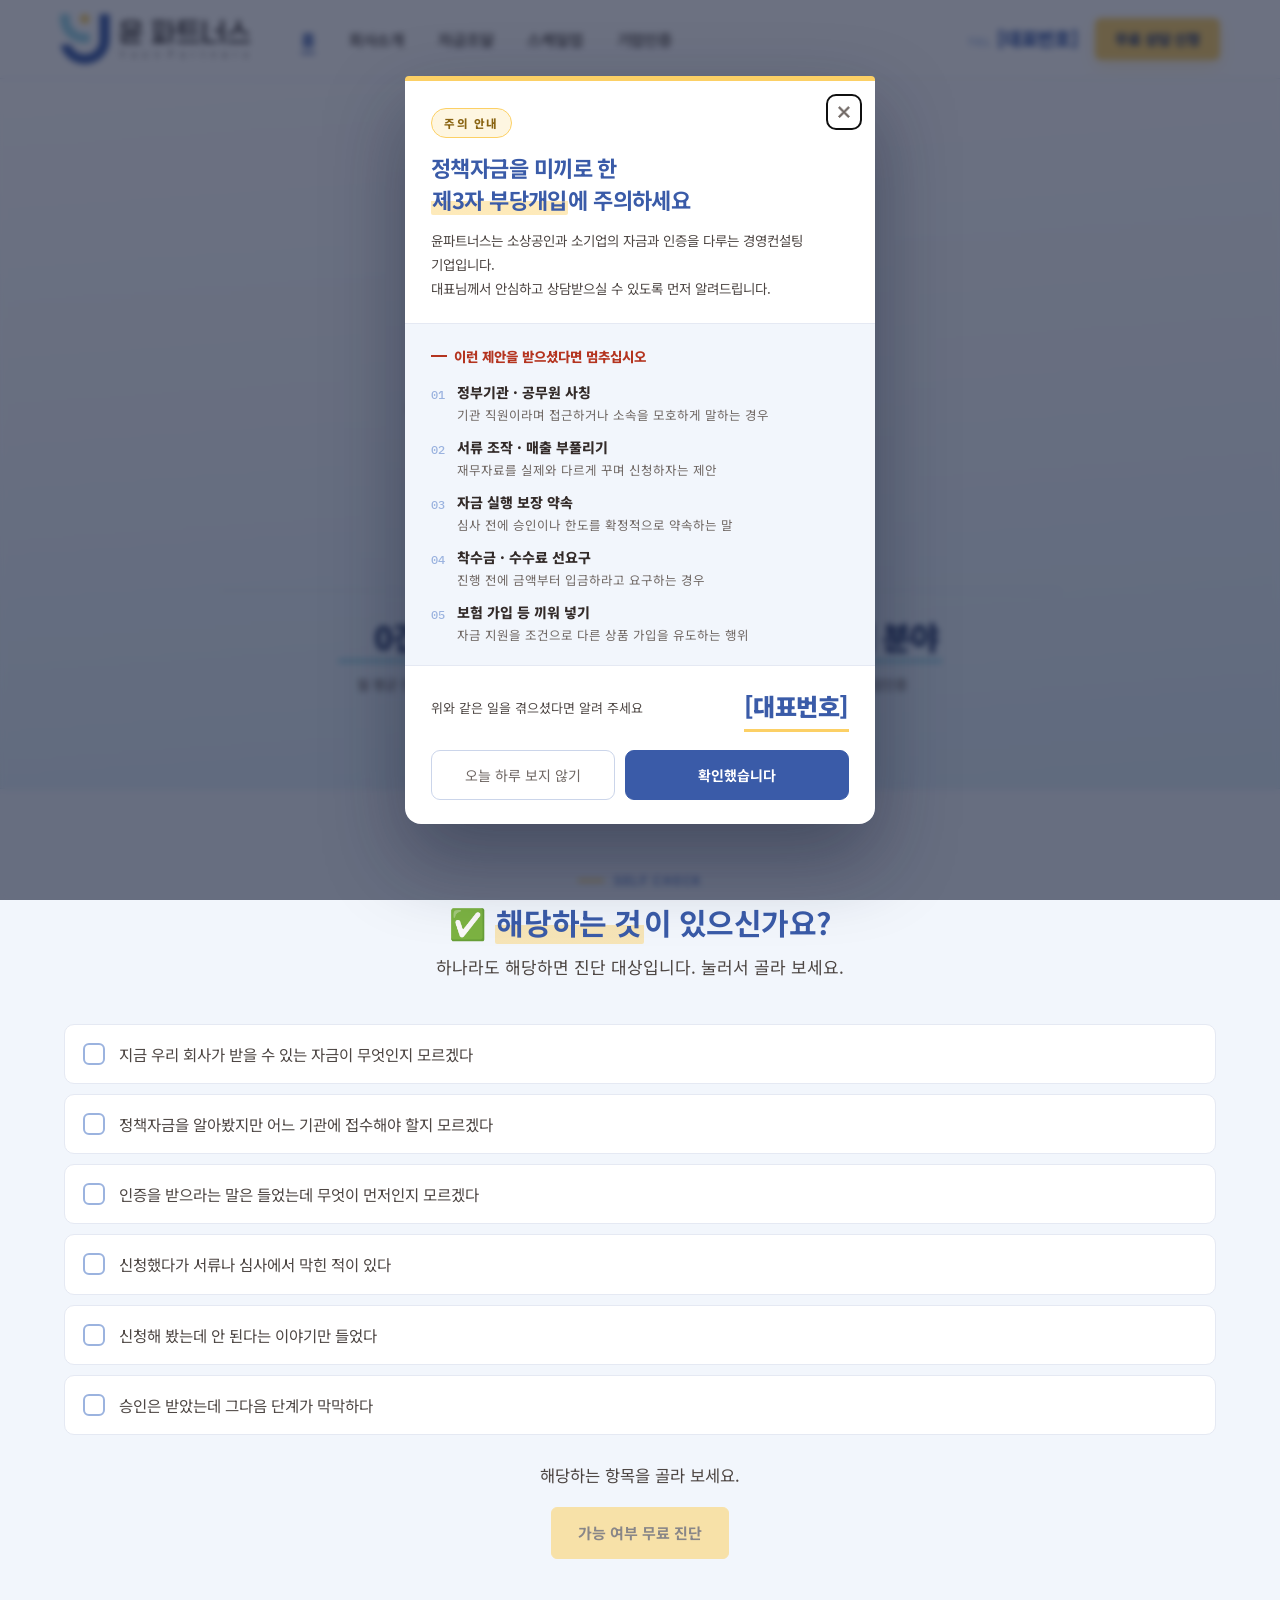
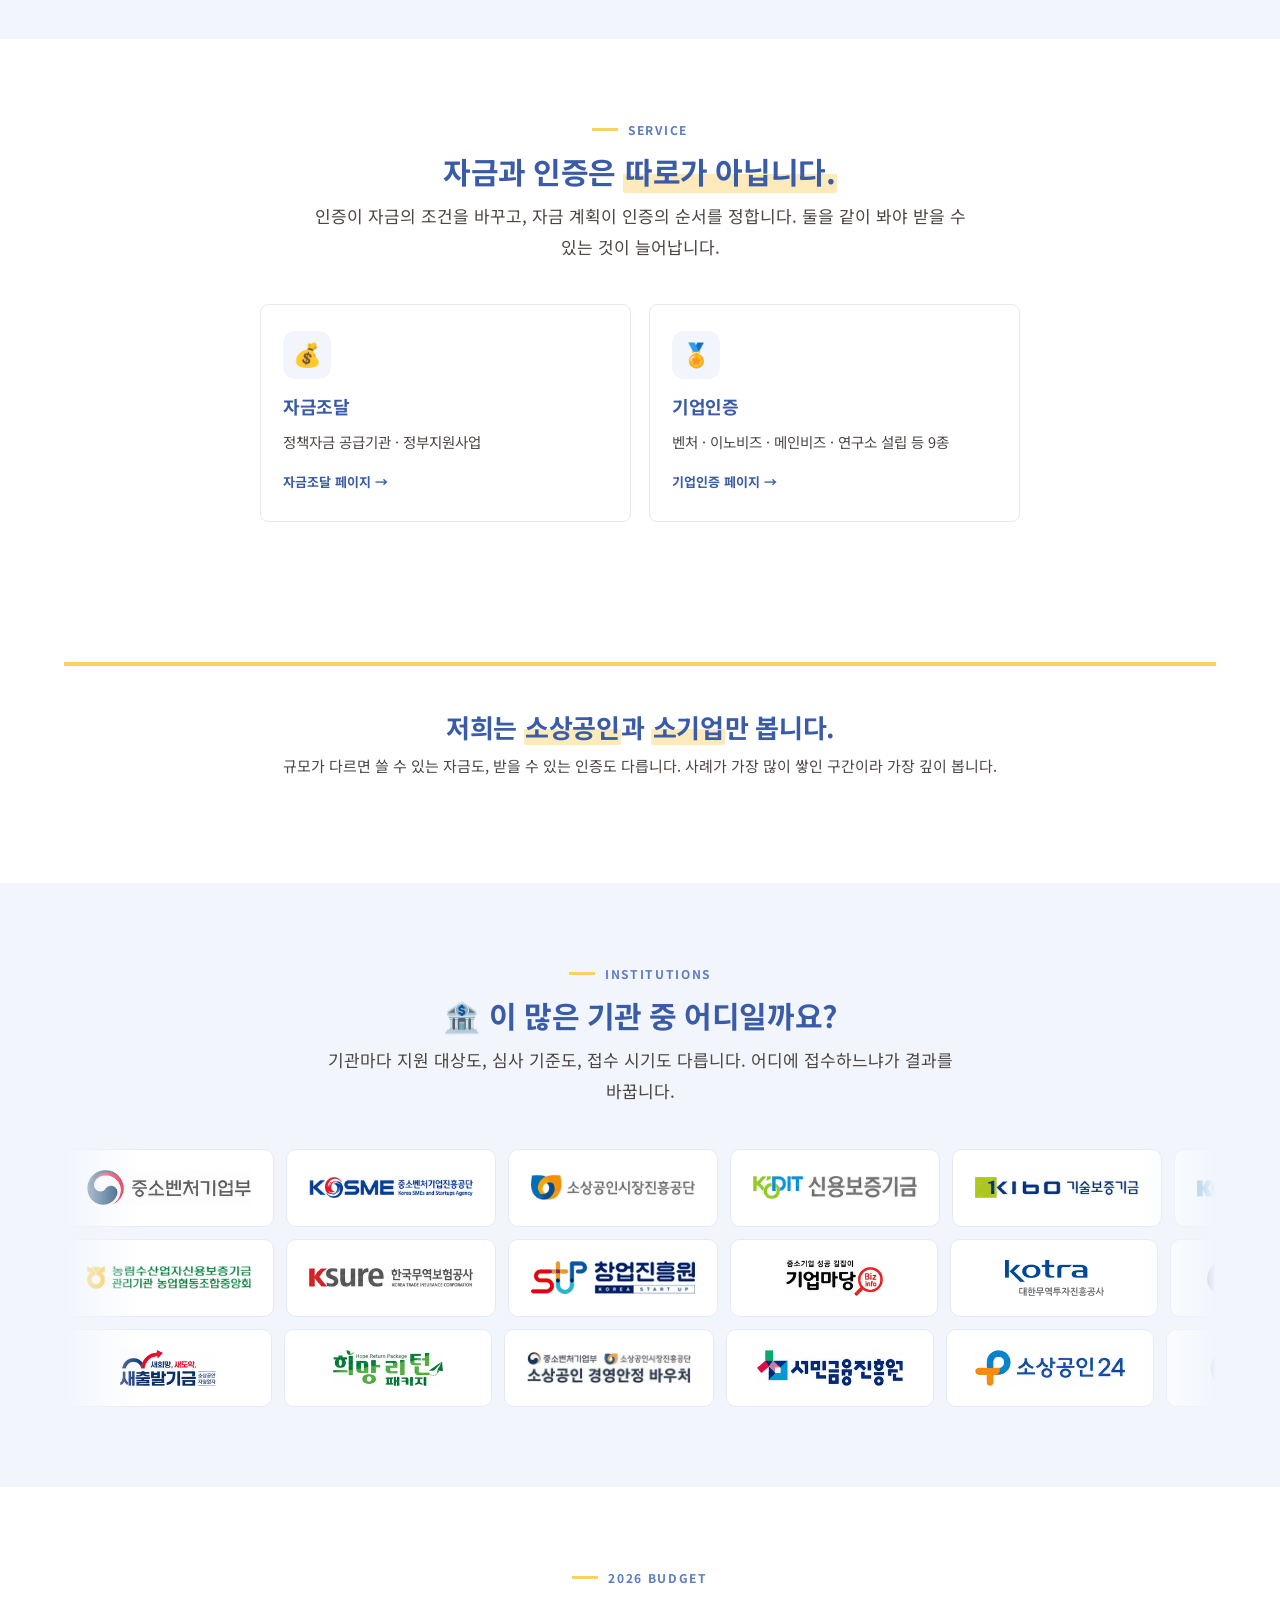
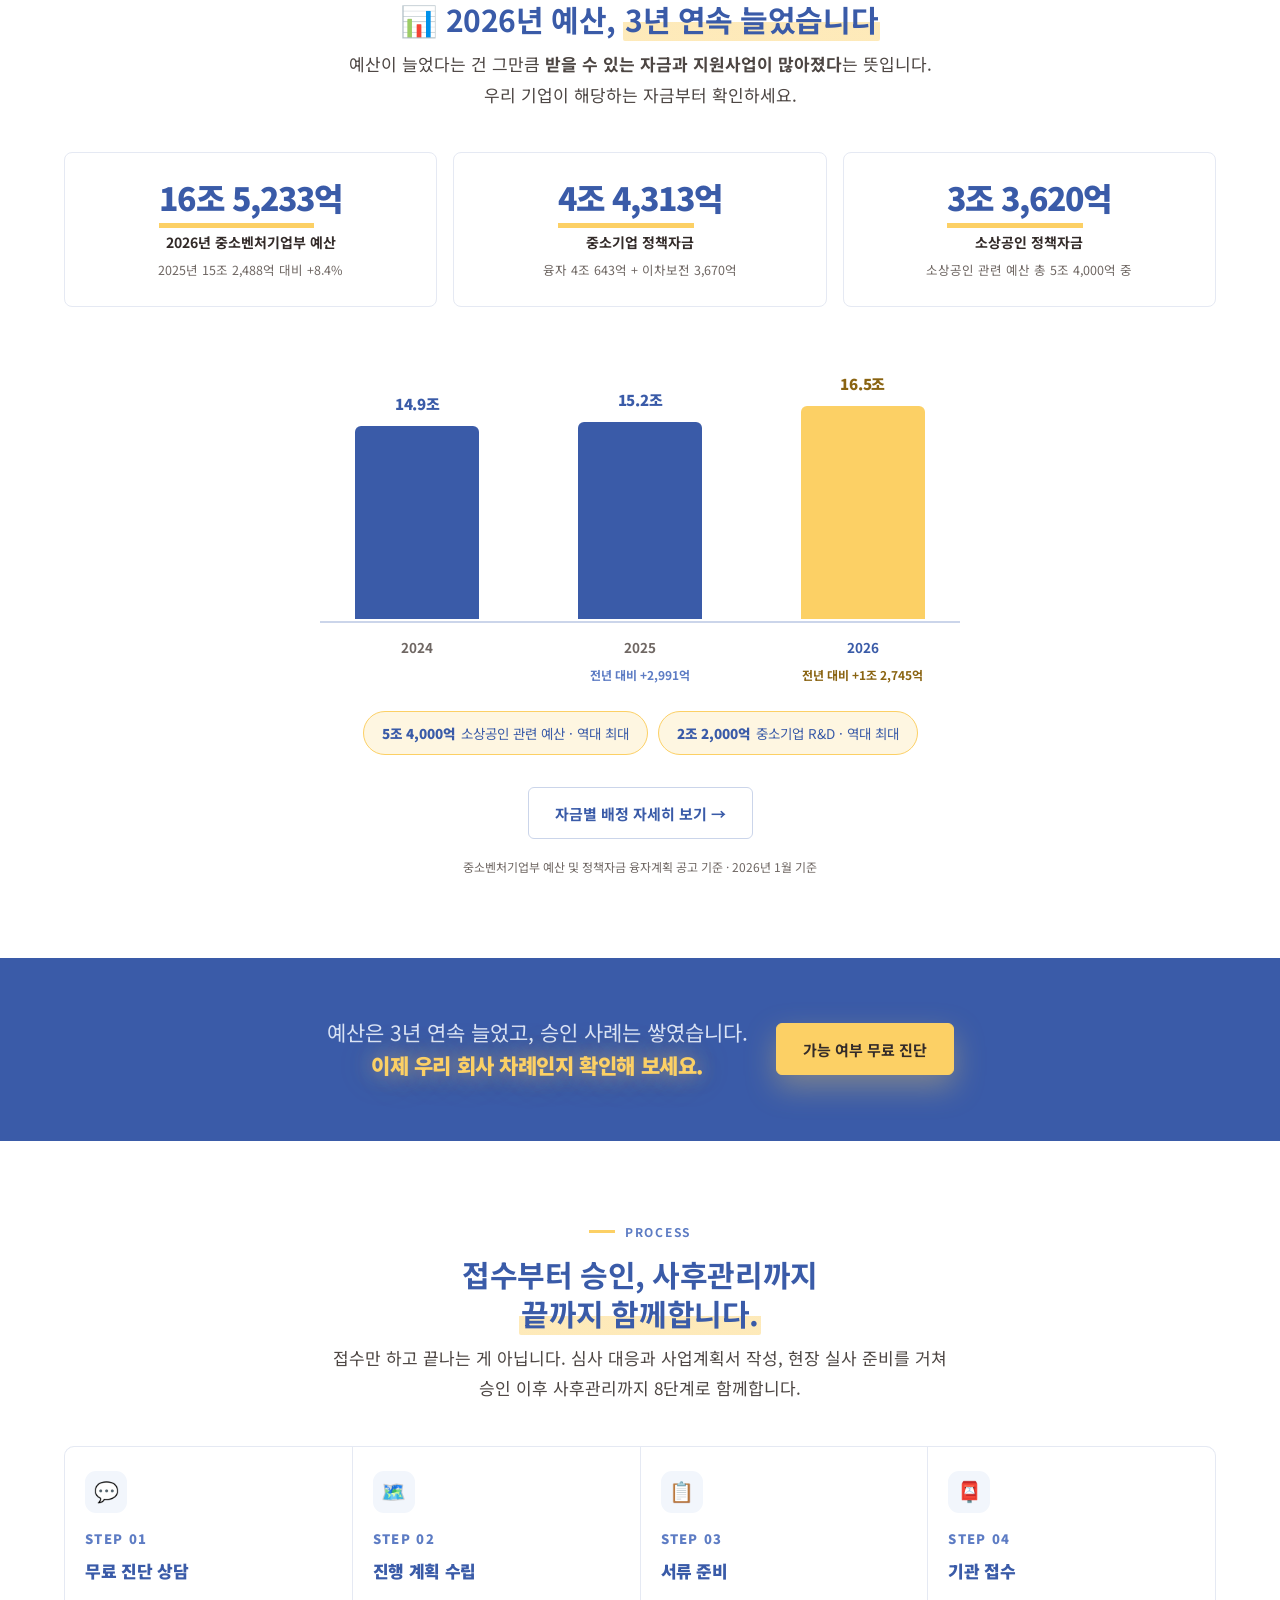
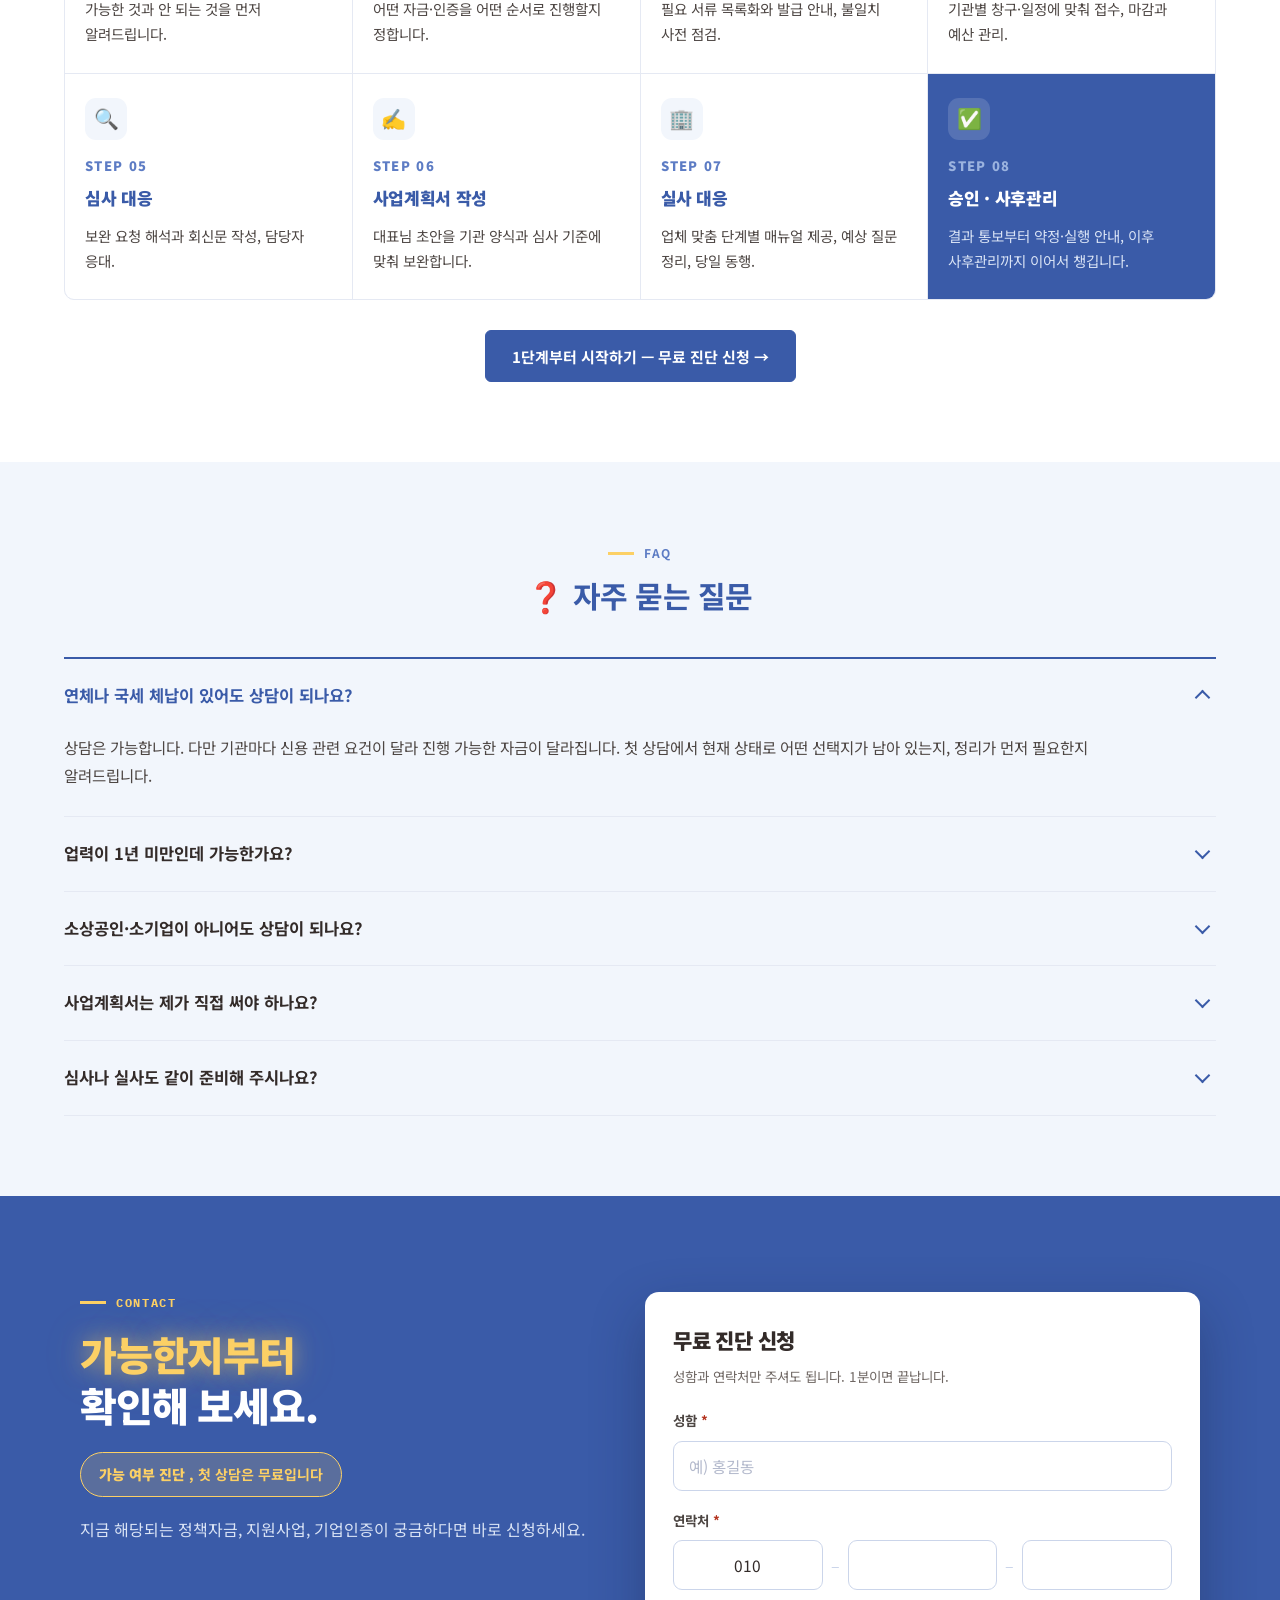
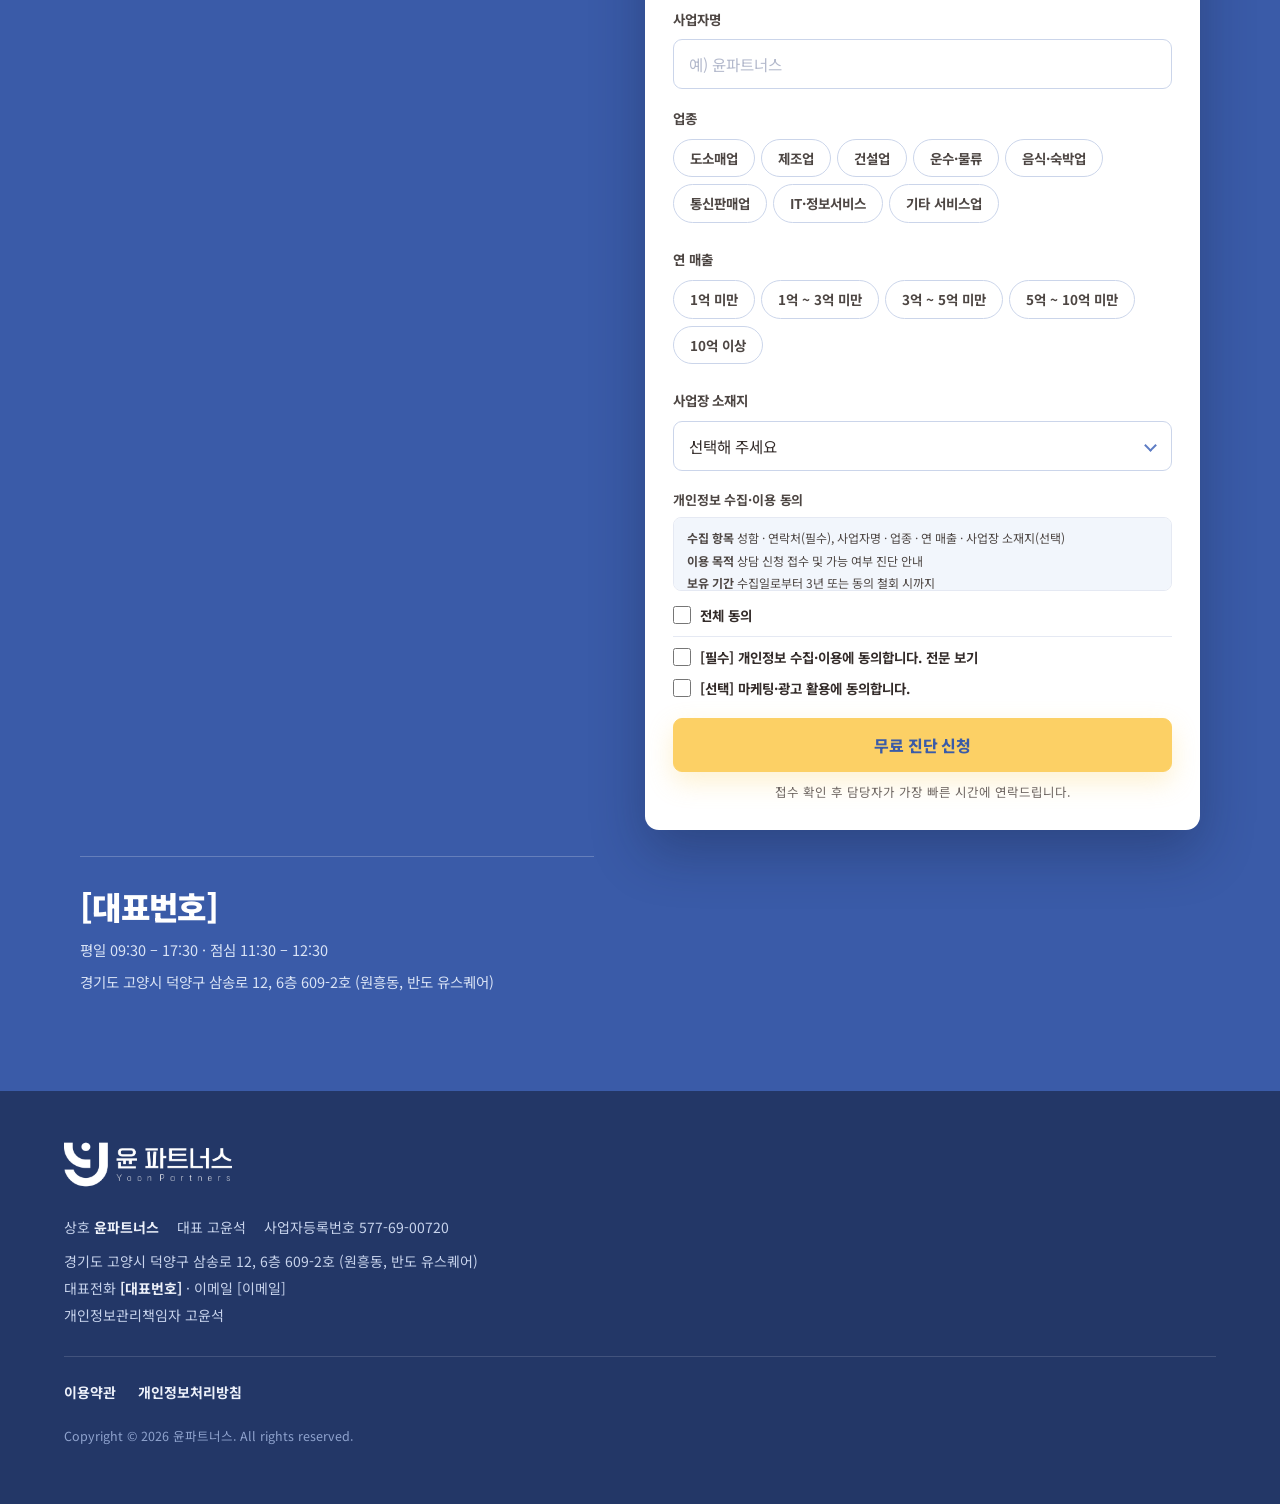
==== commit ce879ba6: "사업자등록증 정보 반영 대표 고윤석 · 사업자등록번호 577-69-00720 주소 경기도 고양시 덕양구 삼송로 12, 6층 609-2호 (원흥동, 반도 유스퀘어) 약관·개인정보처리" ====
--- a/index.html
+++ b/index.html
@@ -595,7 +595,7 @@
 
 </style>
 
-<div class="vbw">
+<div class="vbw" id="selfcheck">
       <div class="sec-head">
         <div class="eyebrow">Self Check</div>
         <h2 class="sec-h"><span class="emo">✅</span><b>해당하는 것</b>이 있으신가요?</h2>
@@ -2410,7 +2410,7 @@
 
   <div class="vbcontact">
     <span><b>[대표번호]</b>평일 09:30 – 17:30 · 점심 11:30 – 12:30</span>
-    <span>[주소], [상세주소]</span>
+    <span>경기도 고양시 덕양구 삼송로 12, 6층 609-2호 (원흥동, 반도 유스퀘어)</span>
   </div>
 </div>
 
@@ -2830,11 +2830,11 @@
 <footer class="vb-ft">
   <div class="vb-ft-in">
     <img src="/images/1_브랜드/YOON_PARTNERS_white.png" alt="윤파트너스" width="519" height="160">
-    <p class="biz"><span>상호 <b>윤파트너스</b></span><span>대표 [대표자명]</span>
-      <span>사업자등록번호 [사업자등록번호]</span></p>
-    <p>[주소], [상세주소]</p>
+    <p class="biz"><span>상호 <b>윤파트너스</b></span><span>대표 고윤석</span>
+      <span>사업자등록번호 577-69-00720</span></p>
+    <p>경기도 고양시 덕양구 삼송로 12, 6층 609-2호 (원흥동, 반도 유스퀘어)</p>
     <p>대표전화 <a href="tel:[대표번호]"><b>[대표번호]</b></a> · 이메일 [이메일]</p>
-    <p>개인정보관리책임자 [대표자명]</p>
+    <p>개인정보관리책임자 고윤석</p>
     <nav class="vb-ft-links" aria-label="약관">
       <a href="/terms.html">이용약관</a>
       <a href="/privacy.html">개인정보처리방침</a>
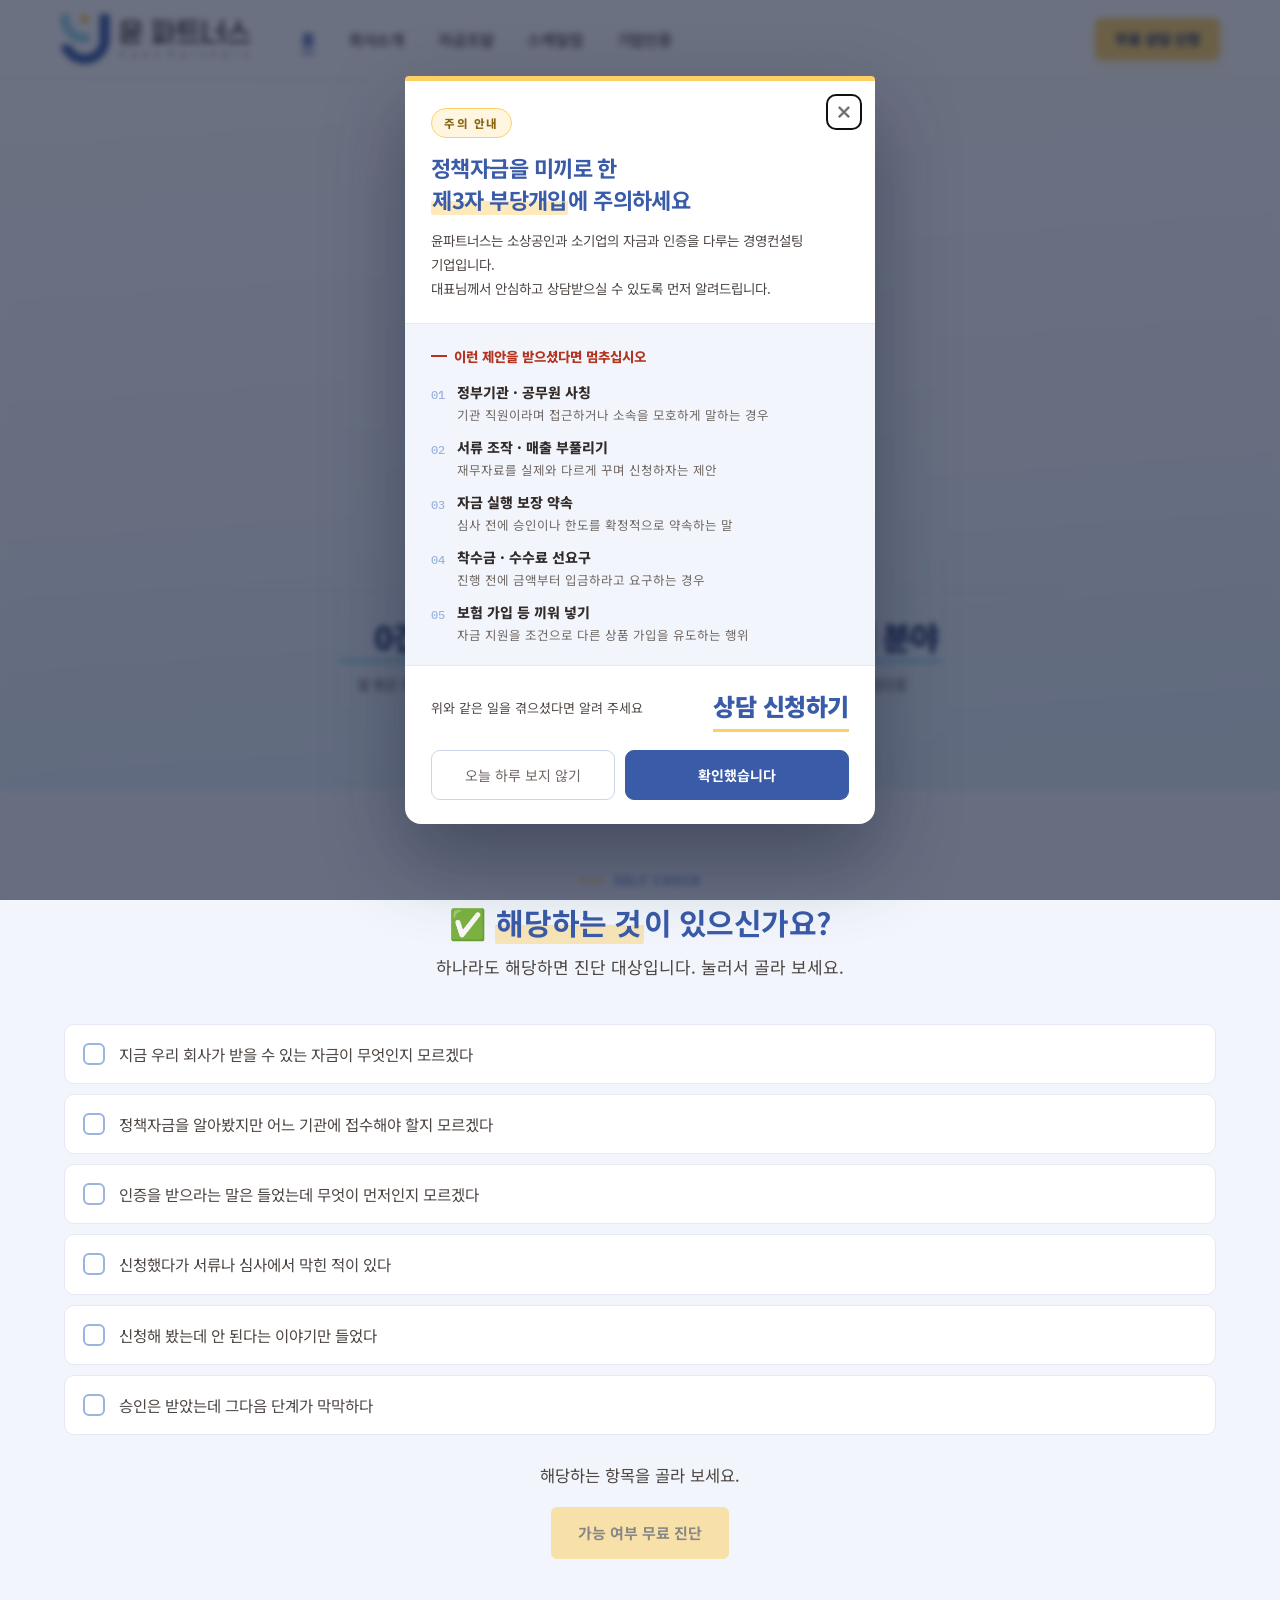
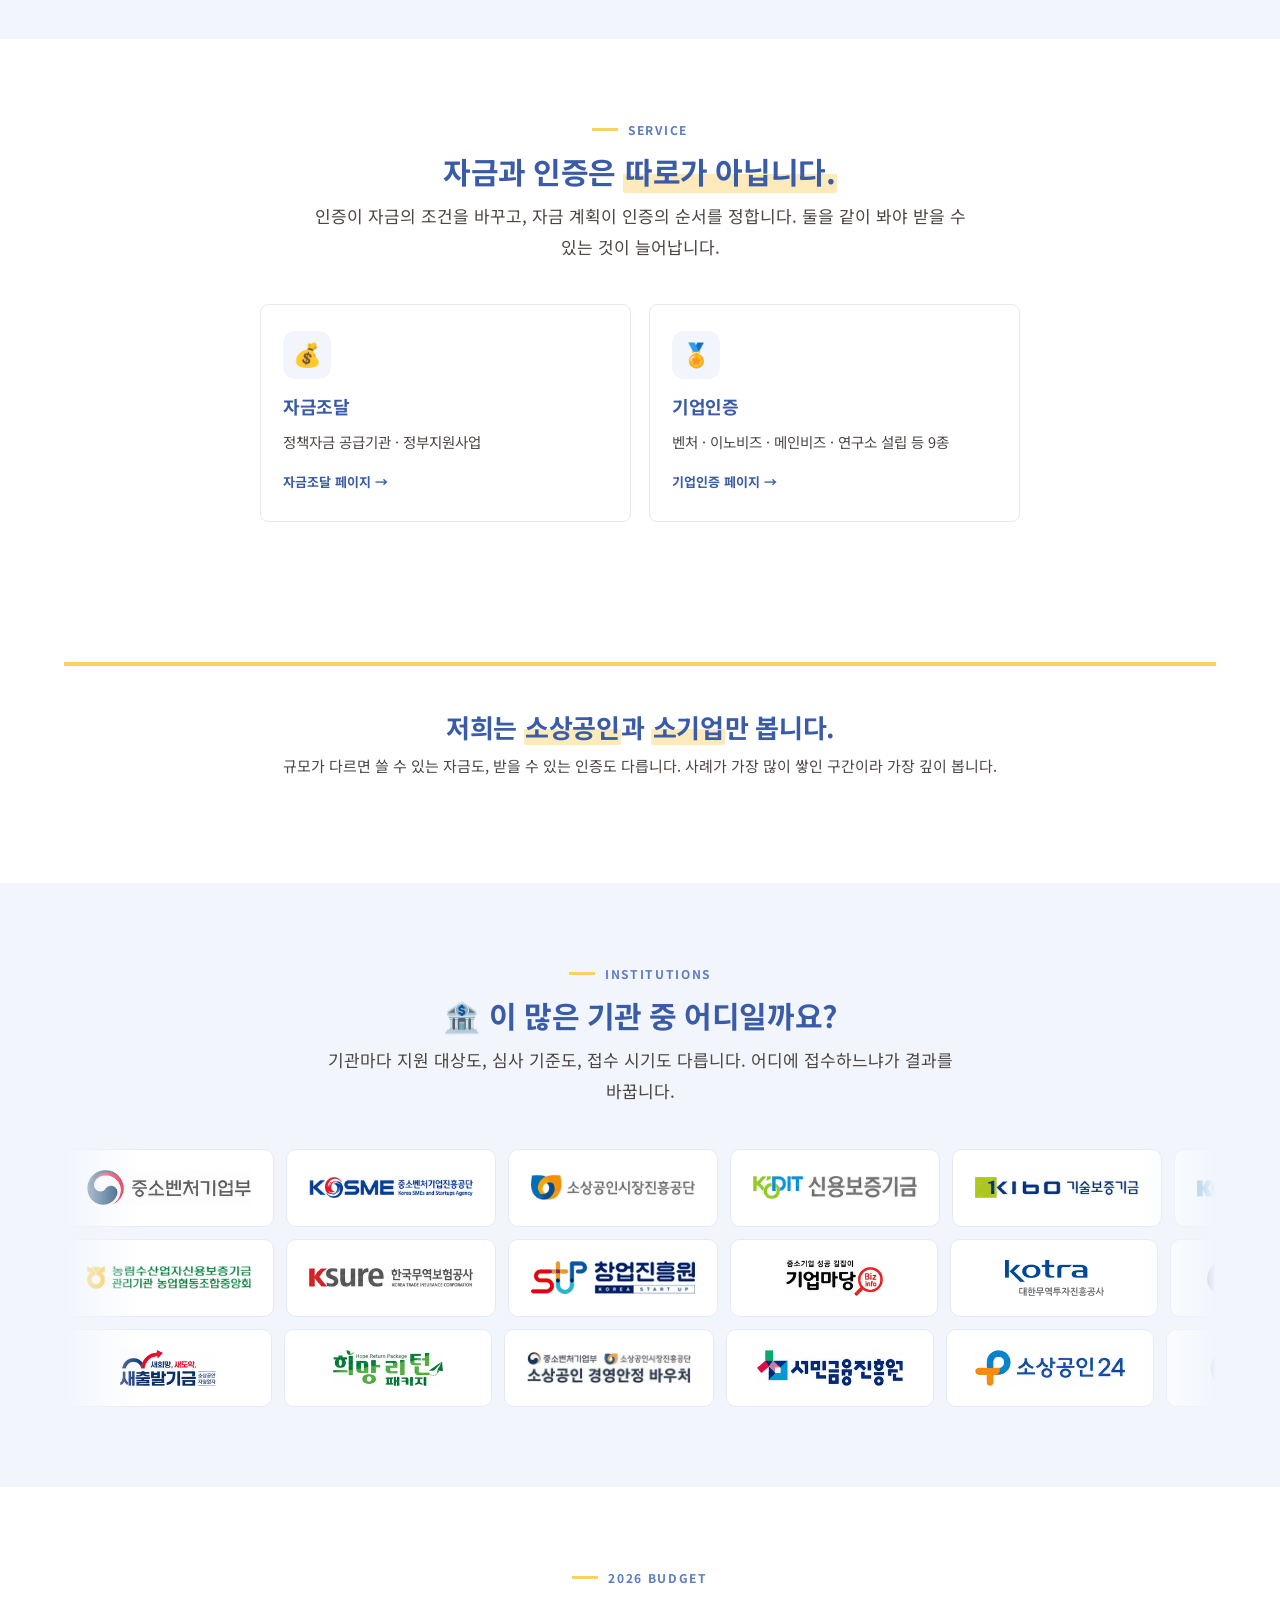
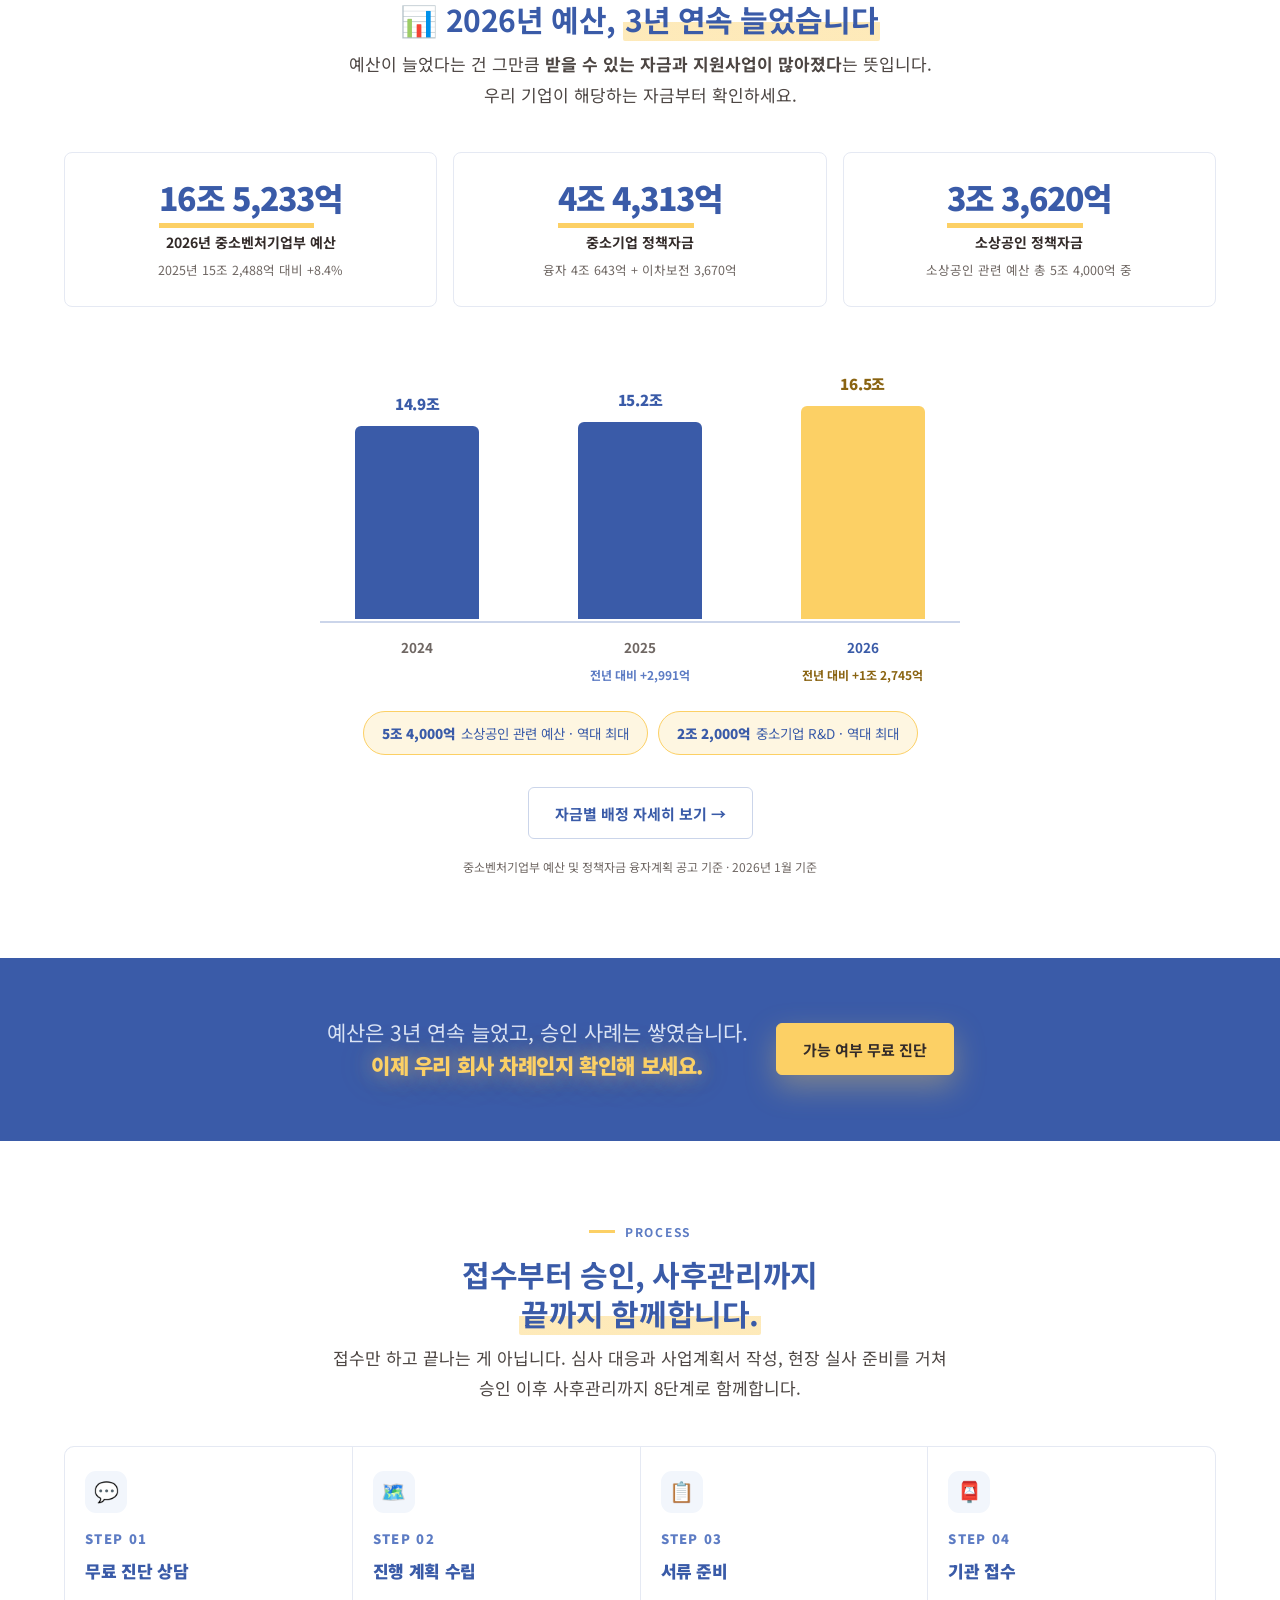
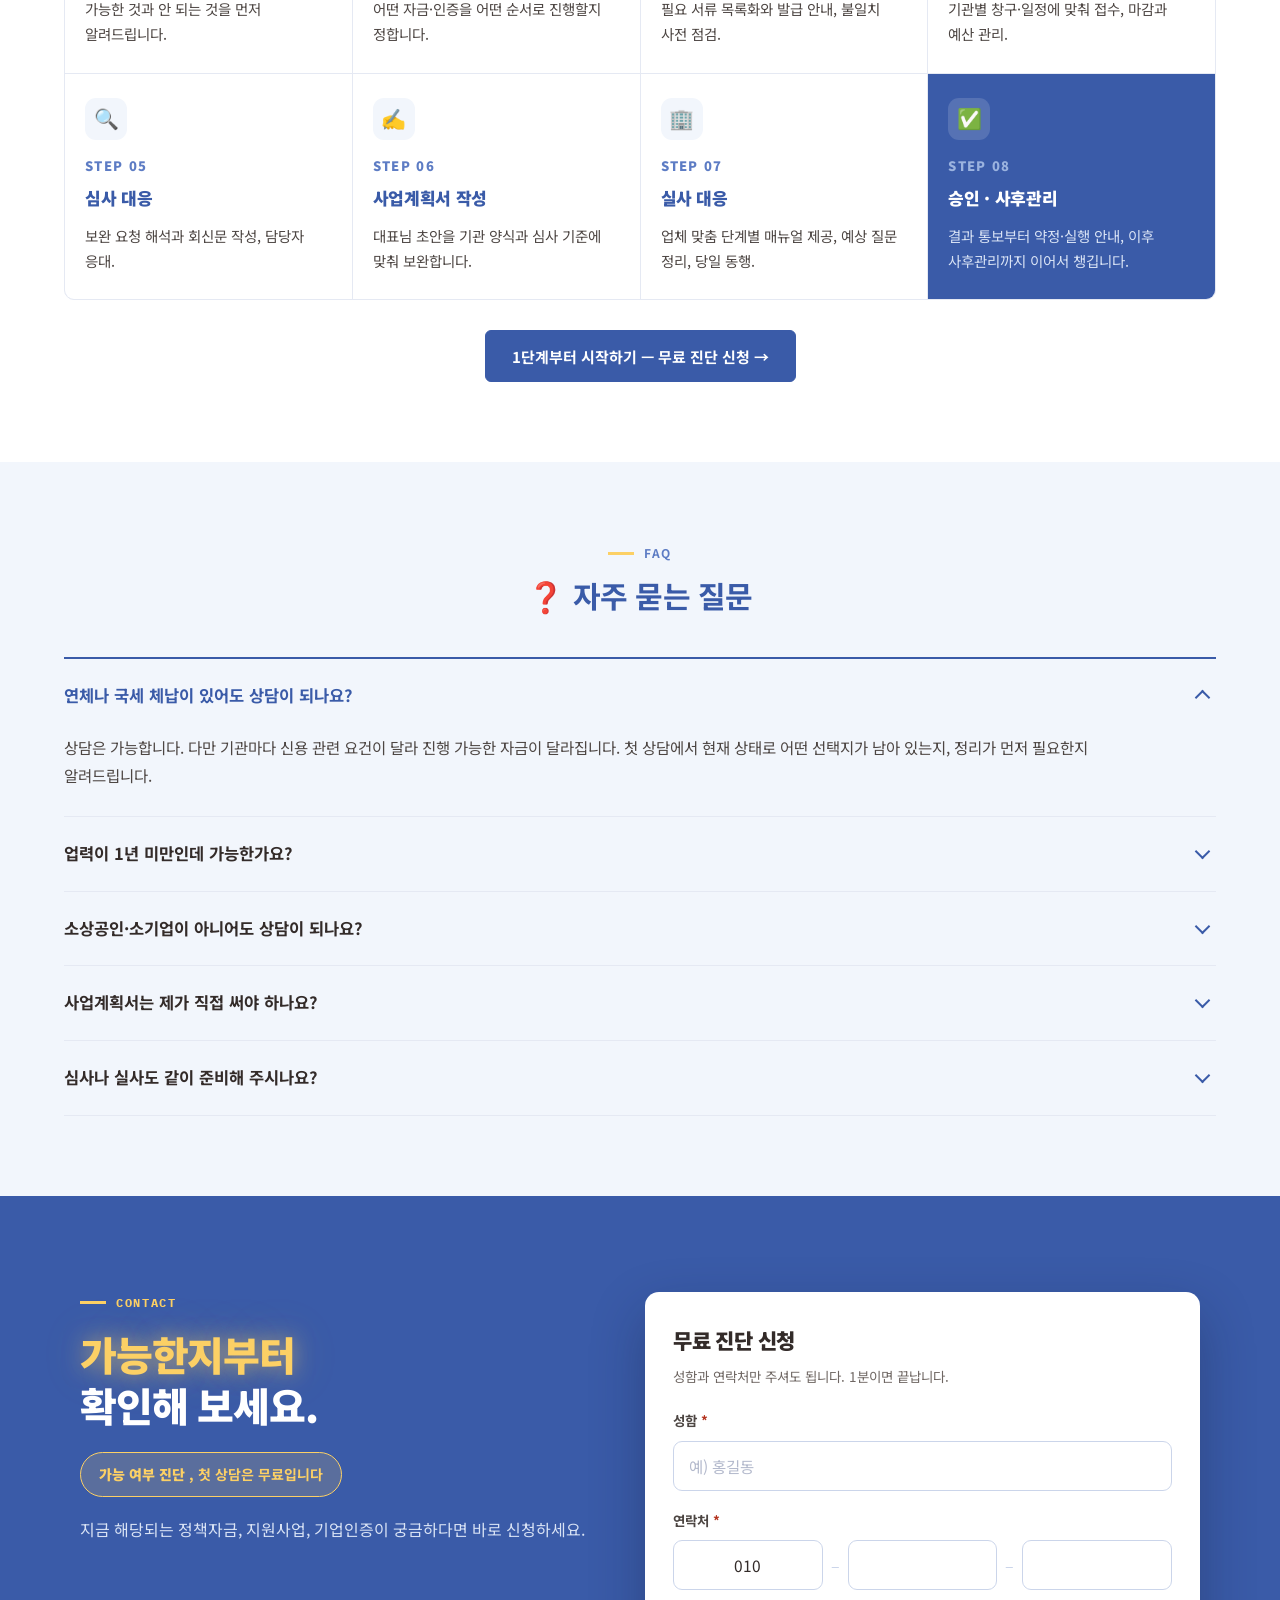
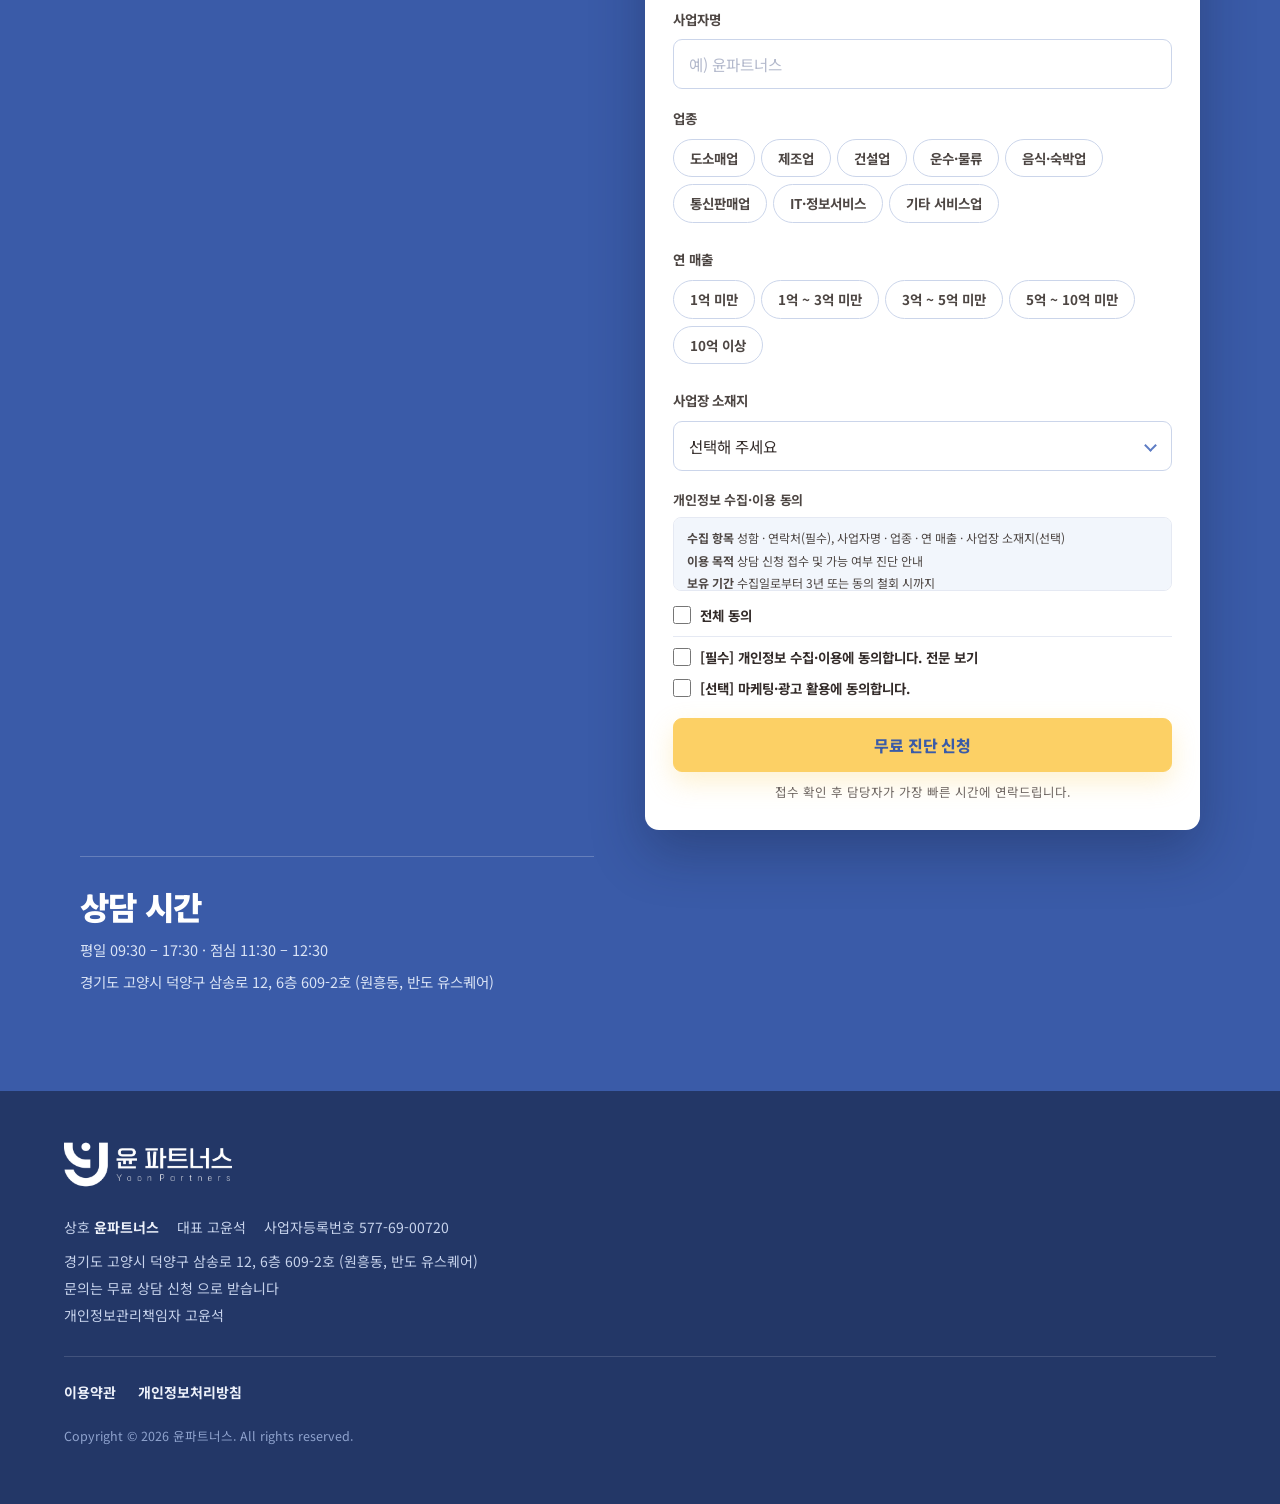
==== commit a3b9429d: "공개 전화 버튼 제거, 대표 연락처는 법정 문서 2곳에만 - 대표전화를 따로 만들지 않기로 결정 → 헤더 TEL · 모바일 하단바 '전화' ·   푸터 대표전화 · 오시는 길 전화" ====
--- a/index.html
+++ b/index.html
@@ -3,18 +3,32 @@
 <head>
 <meta charset="utf-8">
 <meta name="viewport" content="width=device-width,initial-scale=1,viewport-fit=cover">
-<title>윤파트너스 — 대표님의 든든한 파트너</title>
-<meta name="description" content="소상공인·소기업 정책자금, 정부지원사업, 기업인증. 가능한지부터 무료로 확인해 드립니다.">
+<title>소상공인 정책자금·정부지원사업 | 윤파트너스</title>
+<meta name="description" content="소상공인·소기업 정책자금, 정부지원사업, 기업인증을 한 곳에서. 우리 회사가 받을 수 있는지부터 무료로 확인해 드립니다. 경기 고양 윤파트너스.">
+<link rel="canonical" href="https://www.yoon-partners.co.kr/index.html">
+<meta name="robots" content="index,follow,max-image-preview:large">
 <meta property="og:type" content="website">
+<meta property="og:locale" content="ko_KR">
 <meta property="og:site_name" content="윤파트너스">
-<meta property="og:title" content="윤파트너스 — 대표님의 든든한 파트너">
-<meta property="og:description" content="소상공인·소기업 정책자금, 정부지원사업, 기업인증. 가능한지부터 무료로 확인해 드립니다.">
-<meta property="og:image" content="/images/1_브랜드/OG_공유이미지_1200x630.png">
+<meta property="og:url" content="https://www.yoon-partners.co.kr/index.html">
+<meta property="og:title" content="소상공인 정책자금·정부지원사업 | 윤파트너스">
+<meta property="og:description" content="소상공인·소기업 정책자금, 정부지원사업, 기업인증을 한 곳에서. 우리 회사가 받을 수 있는지부터 무료로 확인해 드립니다. 경기 고양 윤파트너스.">
+<meta property="og:image" content="https://www.yoon-partners.co.kr/images/1_%EB%B8%8C%EB%9E%9C%EB%93%9C/OG_%EA%B3%B5%EC%9C%A0%EC%9D%B4%EB%AF%B8%EC%A7%80_1200x630.png">
+<meta property="og:image:width" content="1200">
+<meta property="og:image:height" content="630">
+<meta property="og:image:alt" content="윤파트너스 — 소상공인·소기업 정책자금 컨설팅">
+<meta name="twitter:card" content="summary_large_image">
+<meta name="twitter:title" content="소상공인 정책자금·정부지원사업 | 윤파트너스">
+<meta name="twitter:description" content="소상공인·소기업 정책자금, 정부지원사업, 기업인증을 한 곳에서. 우리 회사가 받을 수 있는지부터 무료로 확인해 드립니다. 경기 고양 윤파트너스.">
+<meta name="twitter:image" content="https://www.yoon-partners.co.kr/images/1_%EB%B8%8C%EB%9E%9C%EB%93%9C/OG_%EA%B3%B5%EC%9C%A0%EC%9D%B4%EB%AF%B8%EC%A7%80_1200x630.png">
+<meta name="theme-color" content="#172342">
 <link rel="icon" href="/images/1_브랜드/파비콘_512.png">
+<link rel="apple-touch-icon" href="/images/1_브랜드/파비콘_512.png">
 <link rel="preconnect" href="https://fonts.googleapis.com">
 <link rel="preconnect" href="https://fonts.gstatic.com" crossorigin>
 <link rel="stylesheet" href="https://fonts.googleapis.com/css2?family=Gothic+A1:wght@700;900&family=Noto+Sans+KR:wght@400;500;700;900&family=Nanum+Brush+Script&family=IBM+Plex+Mono:wght@400;500&display=swap">
 <link rel="stylesheet" href="/assets/site.css">
+<script type="application/ld+json">{"@context":"https://schema.org","@graph":[{"@type":"ProfessionalService","@id":"https://www.yoon-partners.co.kr/#org","name":"윤파트너스","alternateName":"YOON PARTNERS","url":"https://www.yoon-partners.co.kr/","logo":"https://www.yoon-partners.co.kr/images/1_%EB%B8%8C%EB%9E%9C%EB%93%9C/YOON_PARTNERS.png","image":"https://www.yoon-partners.co.kr/images/1_%EB%B8%8C%EB%9E%9C%EB%93%9C/OG_%EA%B3%B5%EC%9C%A0%EC%9D%B4%EB%AF%B8%EC%A7%80_1200x630.png","description":"소상공인·소기업 전문 정책자금·정부지원사업·기업인증 컨설팅","founder":{"@type":"Person","name":"고윤석"},"address":{"@type":"PostalAddress","streetAddress":"삼송로 12, 6층 609-2호","addressLocality":"고양시 덕양구","addressRegion":"경기도","addressCountry":"KR"},"areaServed":{"@type":"Country","name":"대한민국"},"knowsAbout":["정책자금","정부지원사업","기업인증","사업계획서","자금조달","소상공인","소기업","경영 컨설팅"]},{"@type":"WebSite","@id":"https://www.yoon-partners.co.kr/#web","url":"https://www.yoon-partners.co.kr/","name":"윤파트너스","inLanguage":"ko-KR","publisher":{"@id":"https://www.yoon-partners.co.kr/#org"}},{"@type":"WebPage","@id":"https://www.yoon-partners.co.kr/index.html#page","url":"https://www.yoon-partners.co.kr/index.html","name":"소상공인 정책자금·정부지원사업 | 윤파트너스","description":"소상공인·소기업 정책자금, 정부지원사업, 기업인증을 한 곳에서. 우리 회사가 받을 수 있는지부터 무료로 확인해 드립니다. 경기 고양 윤파트너스.","inLanguage":"ko-KR","isPartOf":{"@id":"https://www.yoon-partners.co.kr/#web"},"about":{"@id":"https://www.yoon-partners.co.kr/#org"}}]}</script>
 </head>
 <body>
 <a class="vb-skip" href="#main">본문으로 건너뛰기</a>
@@ -29,7 +43,6 @@
       <a href="/certification.html">기업인증</a>
     </nav>
     <div class="vb-hd-cta">
-      <a class="vb-tel" href="tel:[대표번호]"><small>TEL</small>[대표번호]</a>
       <a class="vb-hd-btn" href="#apply">무료 상담 신청</a>
     </div>
     <button class="vb-burger" type="button" id="vbBurger" aria-expanded="false" aria-label="메뉴 열기"><span></span></button>
@@ -207,16 +220,6 @@
       if (h && h === path) li.classList.add('vb-on');
     });
 
-    /* 3. 버튼 왼쪽에 대표번호 */
-    var wraps = hdr.querySelectorAll('[data-widget-type="inline_button"]');
-    Array.prototype.forEach.call(wraps, function (w) {
-      if (w.querySelector('.vb-tel')) return;
-      var s = document.createElement('a');
-      s.className = 'vb-tel';
-      s.href = 'tel:[대표번호]';
-      s.innerHTML = '<small>TEL</small>[대표번호]';
-      w.insertBefore(s, w.firstChild);
-    });
   }
   fix();
   window.addEventListener('load', fix);
@@ -230,7 +233,7 @@
 <section class="vbsec" doz_type="section">
 <!-- ══════════════════════════════════════════════════════════════
      윤파트너스 — 히어로 (배경 위 글자)
-     아임웹 : 섹션 추가 → 코드(HTML) 블록 → 아래 전체를 붙여넣기
+     깃허브 : 99_UPLOAD/_조립.py 가 이 파일을 읽어 사이트에 넣습니다
      홈 맨 위 — 섹션 여백 위아래 110px
 
      ▣ 배경은 **이 위젯이 직접** 밝은 하늘받 그라데이션으로 그립니다.
@@ -473,7 +476,7 @@
 <div class="vbcontainer">
 <!-- ══════════════════════════════════════════════════════════════
      윤파트너스 — 자가 체크 + CTA
-     아임웹 : 섹션 추가 → 코드(HTML) 블록 → 아래 전체를 붙여넣기
+     깃허브 : 99_UPLOAD/_조립.py 가 이 파일을 읽어 사이트에 넣습니다
      홈 — 히어로 바로 아래. 버튼 클릭에 픽셀 이벤트(data-cta=selfcheck) 를 연결하세요
      ══════════════════════════════════════════════════════════════ -->
 <link rel="preconnect" href="https://fonts.googleapis.com">
@@ -696,7 +699,7 @@
 <div class="vbcontainer">
 <!-- ══════════════════════════════════════════════════════════════
      윤파트너스 — 서비스 카드 (자금조달 · 기업인증)
-     아임웹 : 섹션 추가 → 코드(HTML) 블록 → 아래 전체를 붙여넣기
+     깃허브 : 99_UPLOAD/_조립.py 가 이 파일을 읽어 사이트에 넣습니다
      홈 1-3 — 자가 체크 아래. 배경 흰색 / 상하 여백 80px
      ══════════════════════════════════════════════════════════════ -->
 <link rel="preconnect" href="https://fonts.googleapis.com">
@@ -846,7 +849,7 @@
 <div class="vbcontainer">
 <!-- ══════════════════════════════════════════════════════════════
      윤파트너스 — 대상 띠 (소상공인·소기업)
-     아임웹 : 섹션 추가 → 코드(HTML) 블록 → 아래 전체를 붙여넣기
+     깃허브 : 99_UPLOAD/_조립.py 가 이 파일을 읽어 사이트에 넣습니다
      홈 1-4 — 섹션 배경·여백은 설정하지 마세요(여백 0). 코드가 직접 칠합니다
      ══════════════════════════════════════════════════════════════ -->
 <link rel="preconnect" href="https://fonts.googleapis.com">
@@ -965,7 +968,7 @@
 <div class="vbcontainer">
 <!-- ══════════════════════════════════════════════════════════════
      윤파트너스 — 기관 로고 띠 (흐름 애니메이션)
-     아임웹 : 섹션 추가 → 코드(HTML) 블록 → 아래 전체를 붙여넣기
+     깃허브 : 99_UPLOAD/_조립.py 가 이 파일을 읽어 사이트에 넣습니다
      홈 / 자금조달 — 로고를 교체할 때는 이 파일의 <img src> 만 바꾸면 됩니다
      ══════════════════════════════════════════════════════════════ -->
 <link rel="preconnect" href="https://fonts.googleapis.com">
@@ -1110,7 +1113,7 @@
 <div class="vbcontainer">
 <!-- ══════════════════════════════════════════════════════════════
      윤파트너스 — 2026년 예산 (홈 요약)
-     아임웹 : 섹션 추가 → 코드(HTML) 블록 → 아래 전체를 붙여넣기
+     깃허브 : 99_UPLOAD/_조립.py 가 이 파일을 읽어 사이트에 넣습니다
      홈 1-6 — 배경 흰색 / 상하 여백 80px · 매년 1월에 숫자만 교체
      ══════════════════════════════════════════════════════════════ -->
 <link rel="preconnect" href="https://fonts.googleapis.com">
@@ -1373,7 +1376,7 @@
 <section class="vbsec" doz_type="section">
 <!-- ══════════════════════════════════════════════════════════════
      윤파트너스 — 중간 CTA
-     아임웹 : 섹션 추가 → 코드(HTML) 블록 → 아래 전체를 붙여넣기
+     깃허브 : 99_UPLOAD/_조립.py 가 이 파일을 읽어 사이트에 넣습니다
      홈 1-8 — 섹션 배경·여백은 설정하지 마세요(여백 0). 코드가 직접 칠합니다
      ══════════════════════════════════════════════════════════════ -->
 <link rel="preconnect" href="https://fonts.googleapis.com">
@@ -1528,7 +1531,7 @@
 <div class="vbcontainer">
 <!-- ══════════════════════════════════════════════════════════════
      윤파트너스 — 프로세스 8단계 (순차 하이라이트)
-     아임웹 : 섹션 추가 → 코드(HTML) 블록 → 아래 전체를 붙여넣기
+     깃허브 : 99_UPLOAD/_조립.py 가 이 파일을 읽어 사이트에 넣습니다
      홈 1-9 — 배경 흰색 / 상하 여백 80px · 01→08 자동 하이라이트
      ══════════════════════════════════════════════════════════════ -->
 <link rel="preconnect" href="https://fonts.googleapis.com">
@@ -1769,7 +1772,7 @@
 <div class="vbcontainer">
 <!-- ══════════════════════════════════════════════════════════════
      윤파트너스 — 자주 묻는 질문 (아코디언)
-     아임웹 : 섹션 추가 → 코드(HTML) 블록 → 아래 전체를 붙여넣기
+     깃허브 : 99_UPLOAD/_조립.py 가 이 파일을 읽어 사이트에 넣습니다
      홈 1-10 — 배경 연한 네이비 #F2F6FC / 상하 여백 80px
      ══════════════════════════════════════════════════════════════ -->
 <link rel="preconnect" href="https://fonts.googleapis.com">
@@ -2278,7 +2281,7 @@
   /* ▣ 여기만 고치세요 ─────────────────────────────────────────
      기존 접수기의 배포 주소입니다. (대행사 랜딩이 쓰는 것과 같은 주소)
      Apps Script → 배포 → 배포 관리 에서 확인할 수 있습니다. */
-  var ENDPOINT = 'PASTE_EXISTING_EXEC_URL_HERE';
+  var ENDPOINT = 'https://script.google.com/macros/s/AKfycbyIxjvE_cX010lJAX2uJdLfVu4iAVDvp8eDQ0EMC6OqLPsbpc--VKa-jdLKBjm4wTQ7/exec';
   var ROUTE    = 'homepage';   /* 접수기 ROUTES 에 추가해야 하는 값 → 유입경로 "홈페이지" */
   /* ───────────────────────────────────────────────────────── */
 
@@ -2343,8 +2346,7 @@
   function done() {
     box.innerHTML =
       '<div class="vbf-done"><b>신청이 접수되었습니다.</b>' +
-      '<p>담당자가 영업일 기준 하루 안에 연락드립니다.<br>' +
-      '급하신 경우 대표번호로 바로 전화 주셔도 됩니다.</p></div>';
+      '<p>담당자가 영업일 기준 하루 안에 연락드립니다.</p></div>';
   }
 
   var sent = false, timer = null;
@@ -2362,7 +2364,7 @@
     if (form.website.value) return;                       /* 봇 */
 
     if (ENDPOINT.indexOf('http') !== 0) {
-      say('아직 접수 주소가 연결되지 않았습니다. 대표번호로 전화 주세요.');
+      say('접수 주소가 연결되지 않았습니다. 잠시 후 다시 시도해 주세요.');
       return;
     }
 
@@ -2409,7 +2411,7 @@
 </script>
 
   <div class="vbcontact">
-    <span><b>[대표번호]</b>평일 09:30 – 17:30 · 점심 11:30 – 12:30</span>
+    <span><b>상담 시간</b>평일 09:30 – 17:30 · 점심 11:30 – 12:30</span>
     <span>경기도 고양시 덕양구 삼송로 12, 6층 609-2호 (원흥동, 반도 유스퀘어)</span>
   </div>
 </div>
@@ -2558,7 +2560,7 @@
 </section>
 <div class="vbsec"><!-- ══════════════════════════════════════════════════════════════
      윤파트너스 — 첫 방문 주의 안내 팝업
-     아임웹 : 섹션 추가 → 코드(HTML) 블록 → 아래 전체를 붙여넣기
+     깃허브 : 99_UPLOAD/_조립.py 가 이 파일을 읽어 사이트에 넣습니다
      모든 페이지 공통 — 아임웹 '전체 적용' 코드 영역(또는 푸터 스크립트)에 한 번만
      ══════════════════════════════════════════════════════════════ -->
 <link rel="preconnect" href="https://fonts.googleapis.com">
@@ -2744,7 +2746,7 @@
 
     <div class="poptel">
       <div class="tl">위와 같은 일을 겪으셨다면 알려 주세요</div>
-      <a href="tel:15550934">[대표번호]</a>
+      <a href="#apply">상담 신청하기</a>
     </div>
 
     <div class="popfoot">
@@ -2833,7 +2835,7 @@
     <p class="biz"><span>상호 <b>윤파트너스</b></span><span>대표 고윤석</span>
       <span>사업자등록번호 577-69-00720</span></p>
     <p>경기도 고양시 덕양구 삼송로 12, 6층 609-2호 (원흥동, 반도 유스퀘어)</p>
-    <p>대표전화 <a href="tel:[대표번호]"><b>[대표번호]</b></a> · 이메일 [이메일]</p>
+    <p>문의는 <a href="/index.html#apply">무료 상담 신청</a> 으로 받습니다</p>
     <p>개인정보관리책임자 고윤석</p>
     <nav class="vb-ft-links" aria-label="약관">
       <a href="/terms.html">이용약관</a>
@@ -2844,8 +2846,7 @@
 </footer>
 
 <nav class="vb-bar" aria-label="바로가기">
-  <a class="call" href="tel:[대표번호]">전화</a>
-  <!-- 카카오톡 채널 주소가 정해지면 아래 줄의 주석을 풀고 grid-template-columns 를 1fr 1fr 1.5fr 로 바꾸세요
+  <!-- 카카오톡 채널 주소가 정해지면 아래 줄의 주석을 풀고 grid-template-columns 를 1fr 1.5fr 로 바꾸세요
   <a class="call" href="[카카오톡채널주소]" target="_blank" rel="noopener">카카오톡</a> -->
   <a class="apply" href="#apply">무료 진단 신청</a>
 </nav>
--- a/assets/site.css
+++ b/assets/site.css
@@ -102,7 +102,7 @@
 /* ── 모바일 하단 바 ──────────────────────────────────── */
 .vb-bar{display:none}
 @media (max-width:900px){
-  .vb-bar{display:grid;grid-template-columns:1fr 1.5fr;gap:8px;
+  .vb-bar{display:grid;grid-template-columns:1fr;gap:8px;
     position:fixed;left:0;right:0;bottom:0;z-index:99;background:#fff;
     border-top:1px solid var(--vb-line);box-shadow:0 -6px 22px rgba(23,35,66,.1);
     padding:9px max(14px,env(safe-area-inset-left,0px))
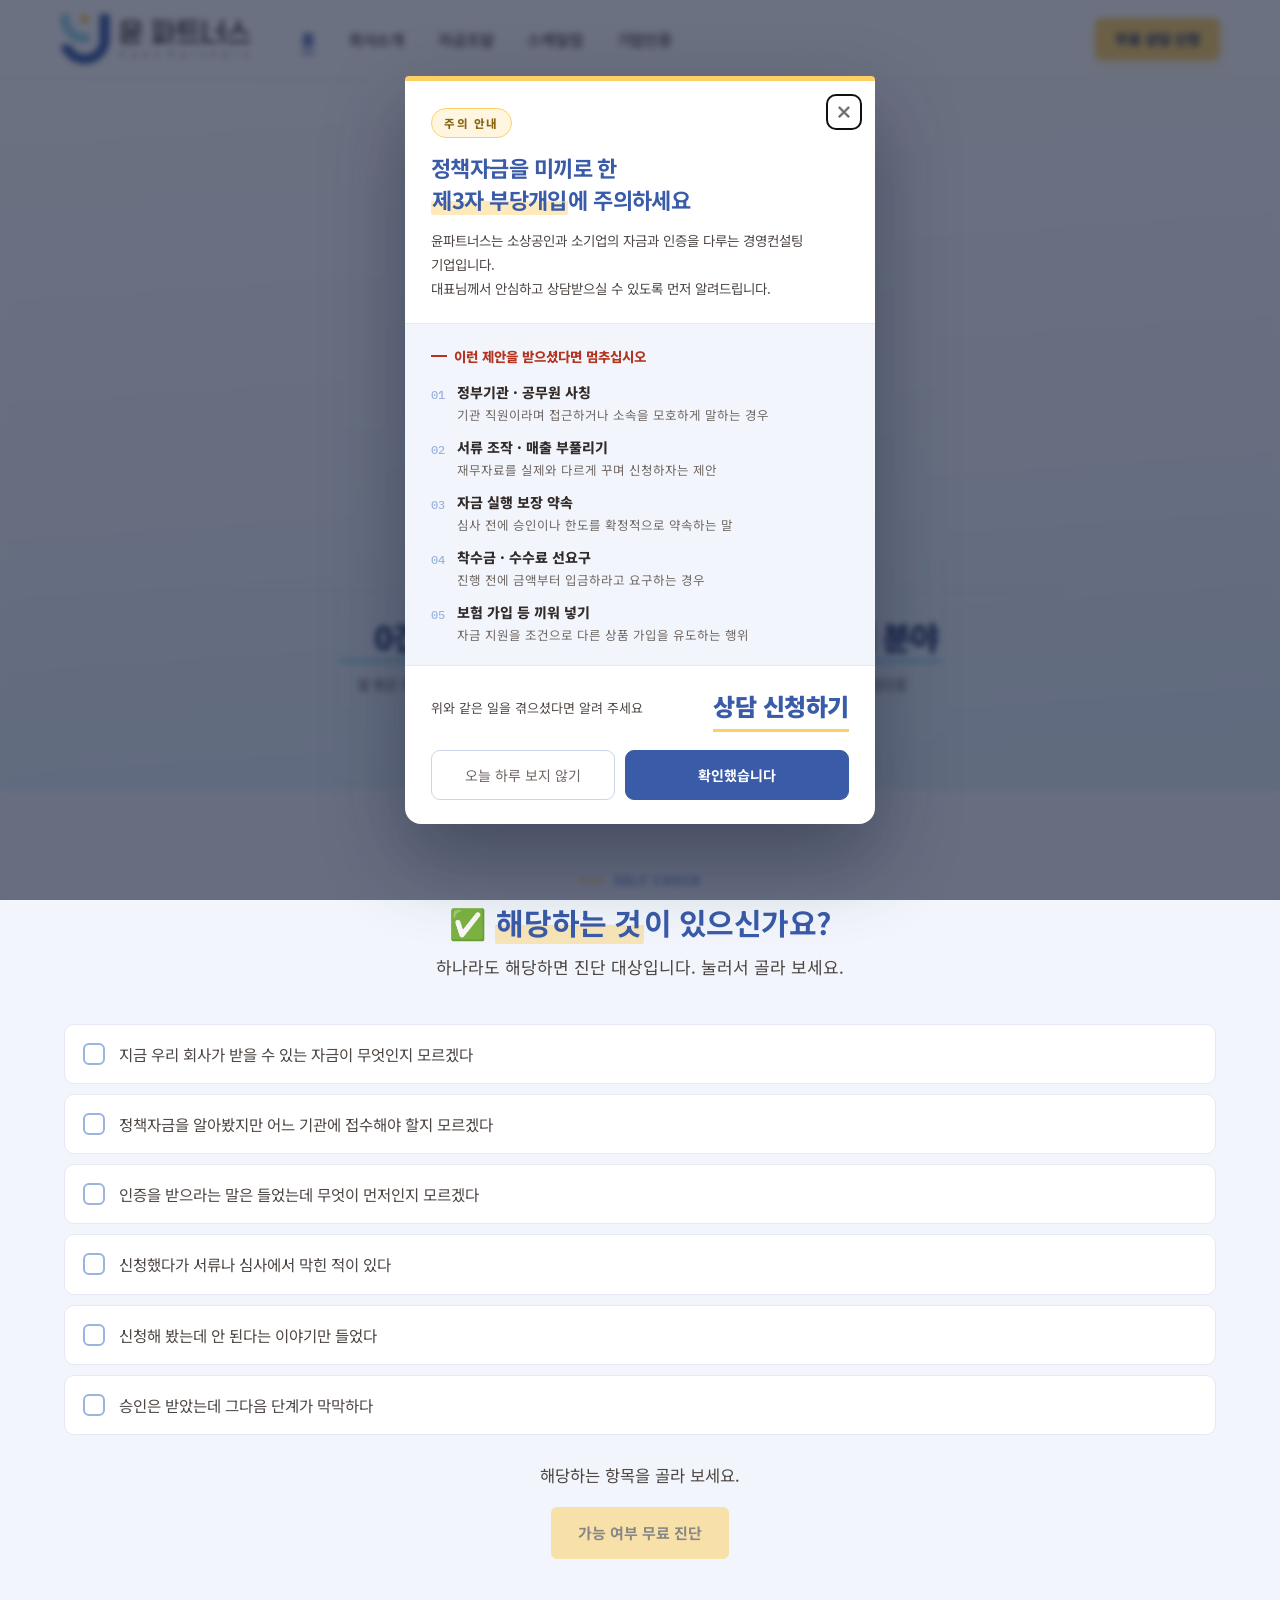
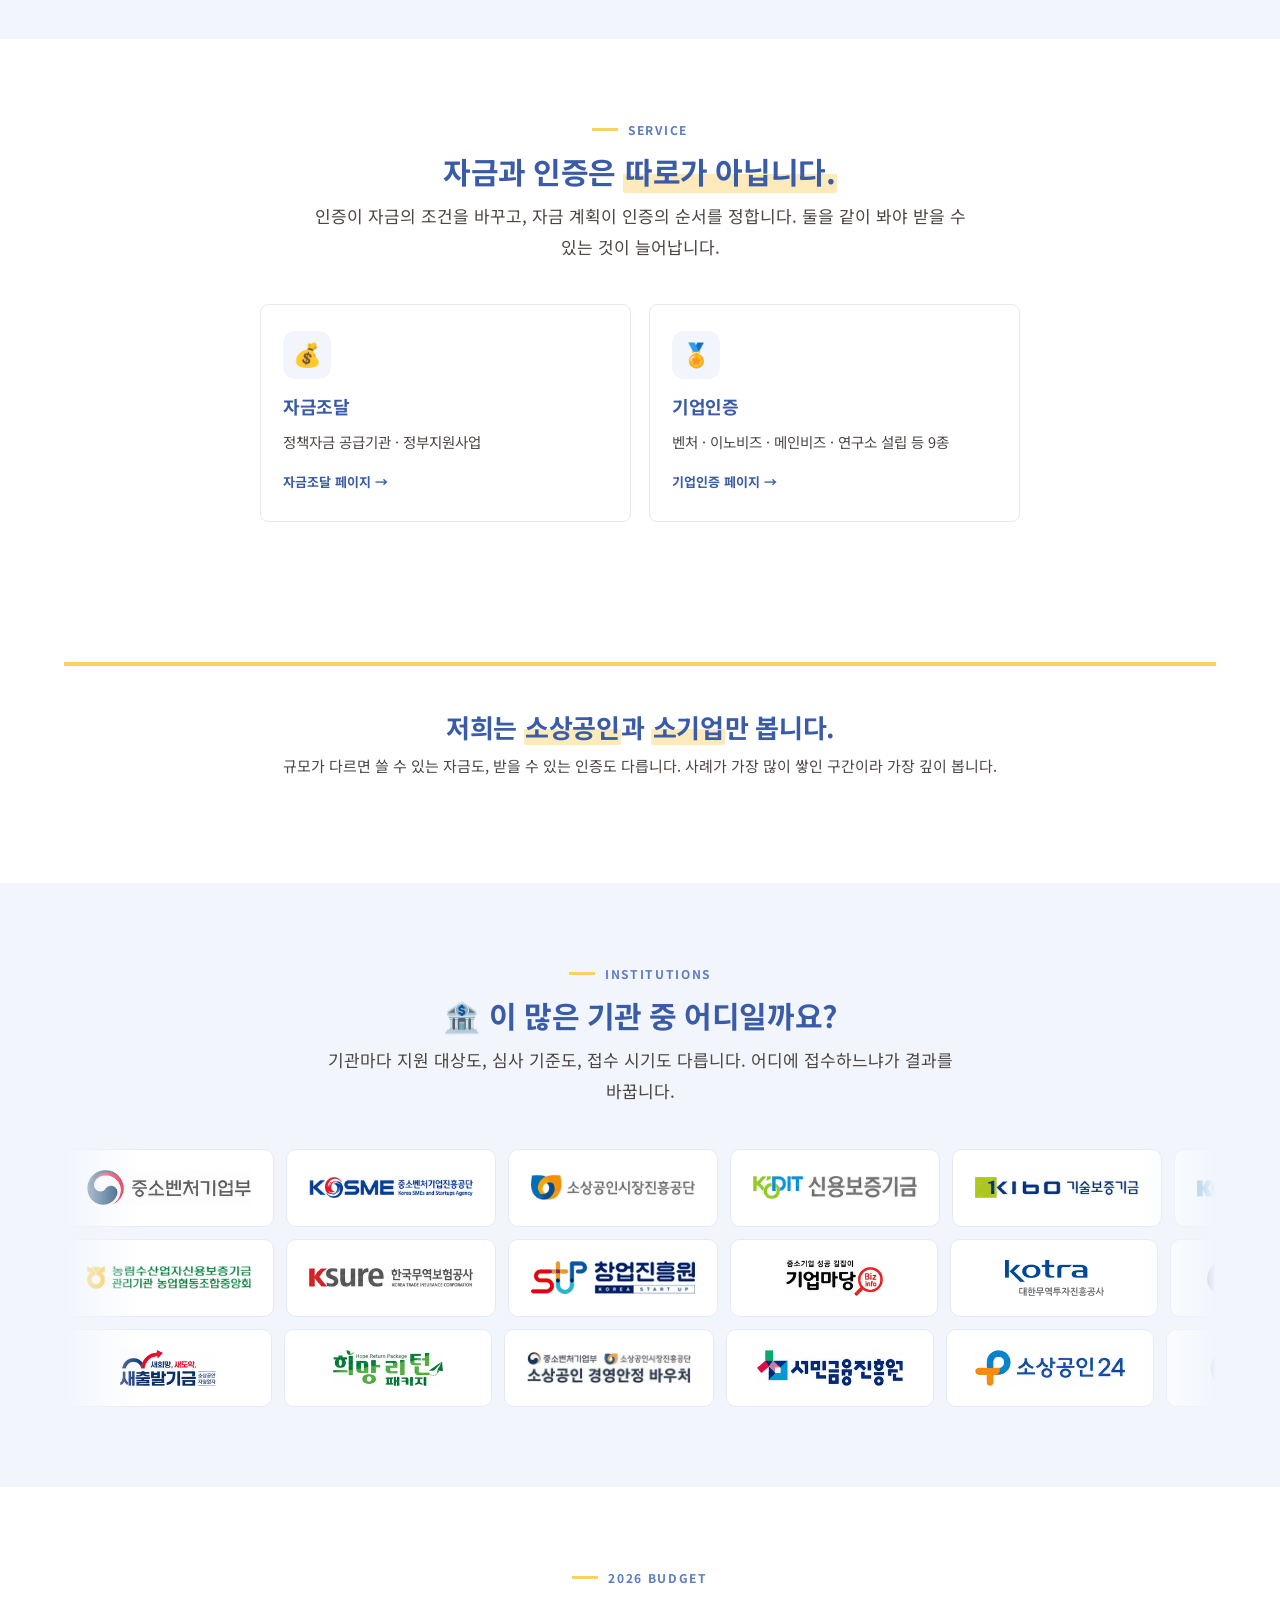
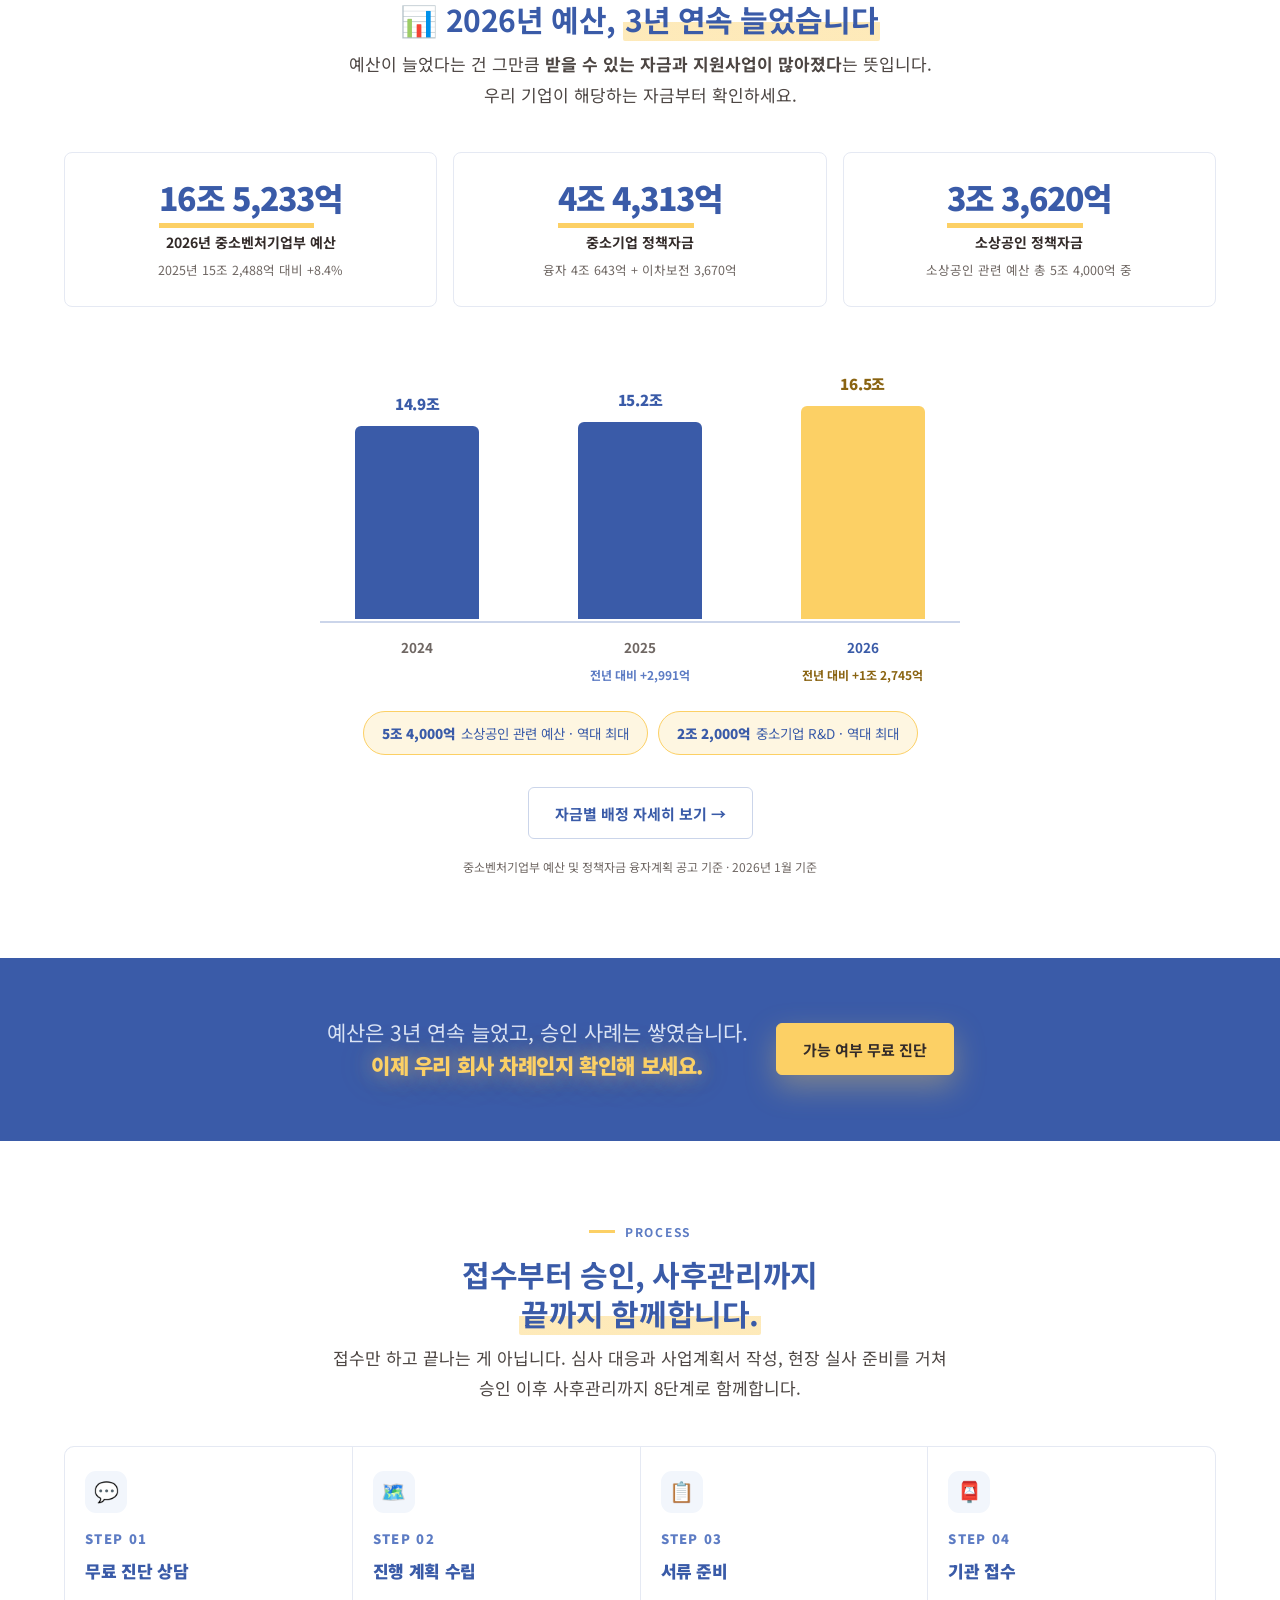
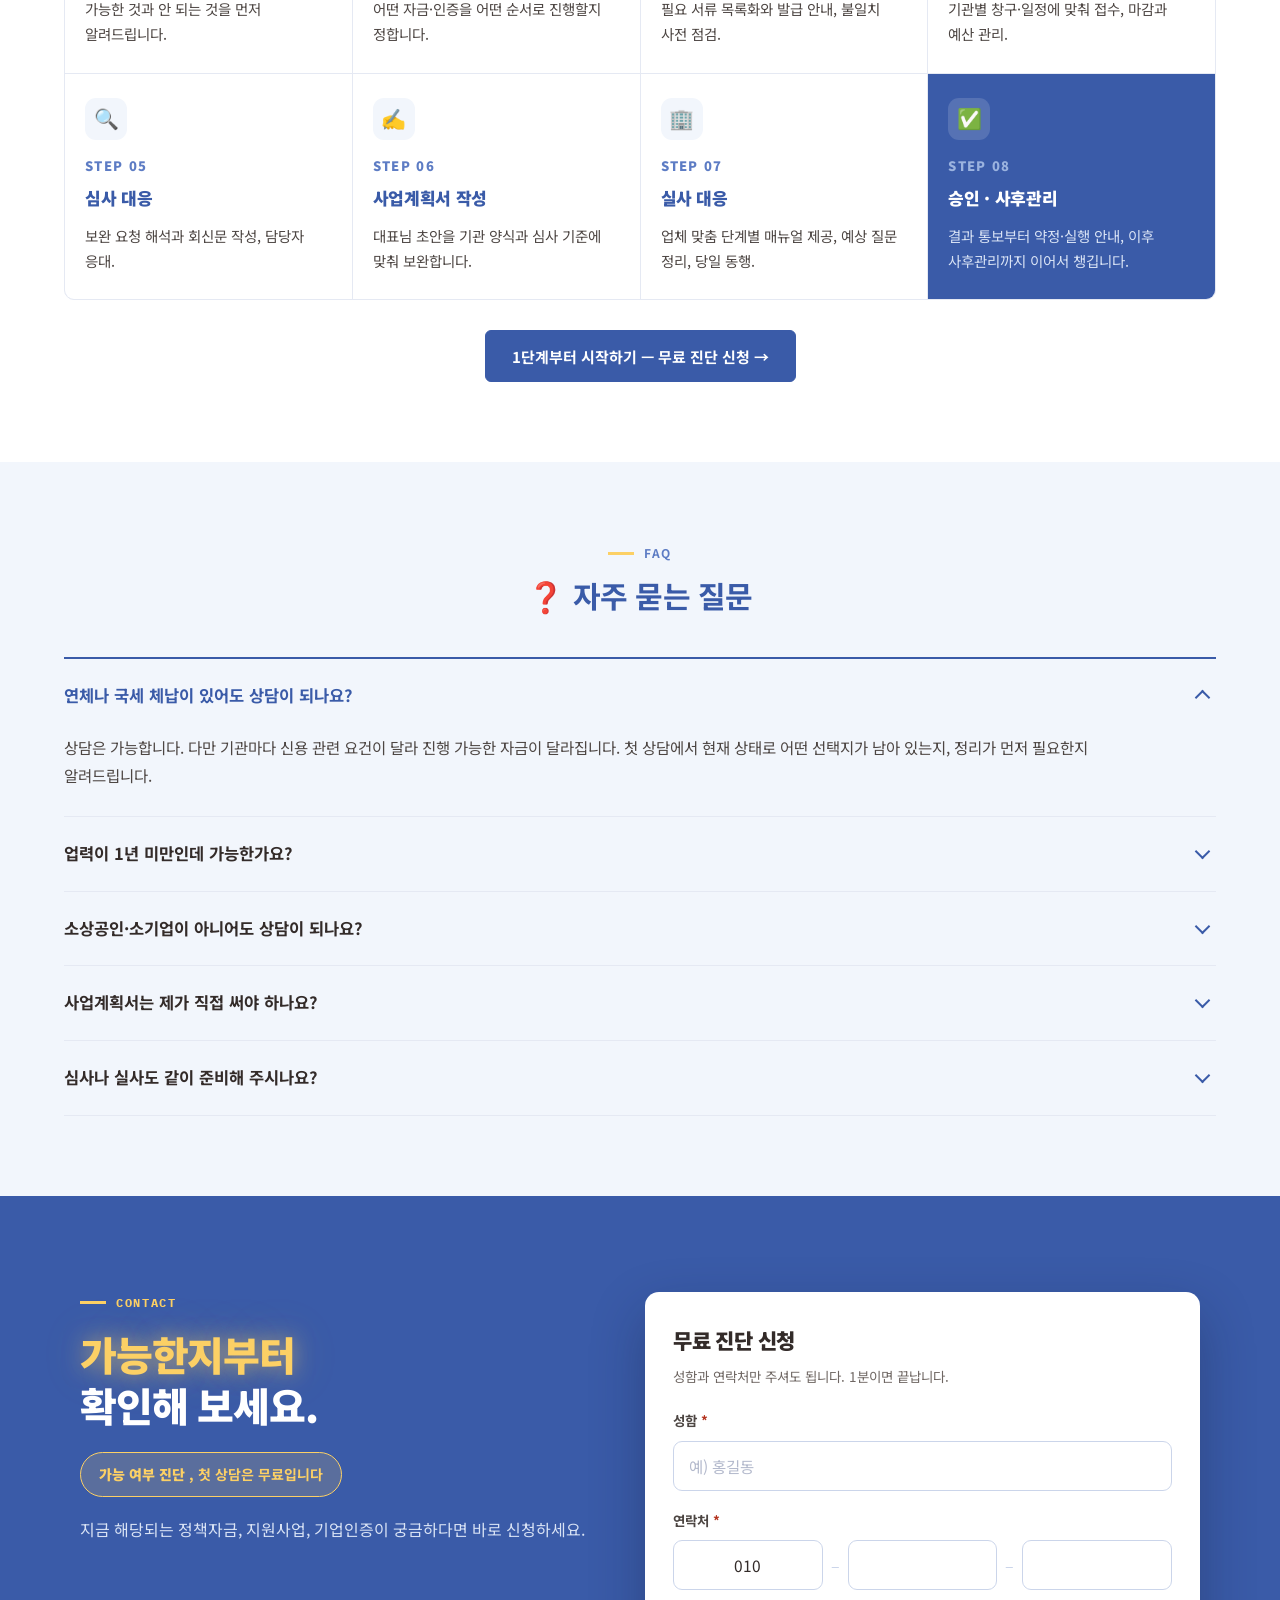
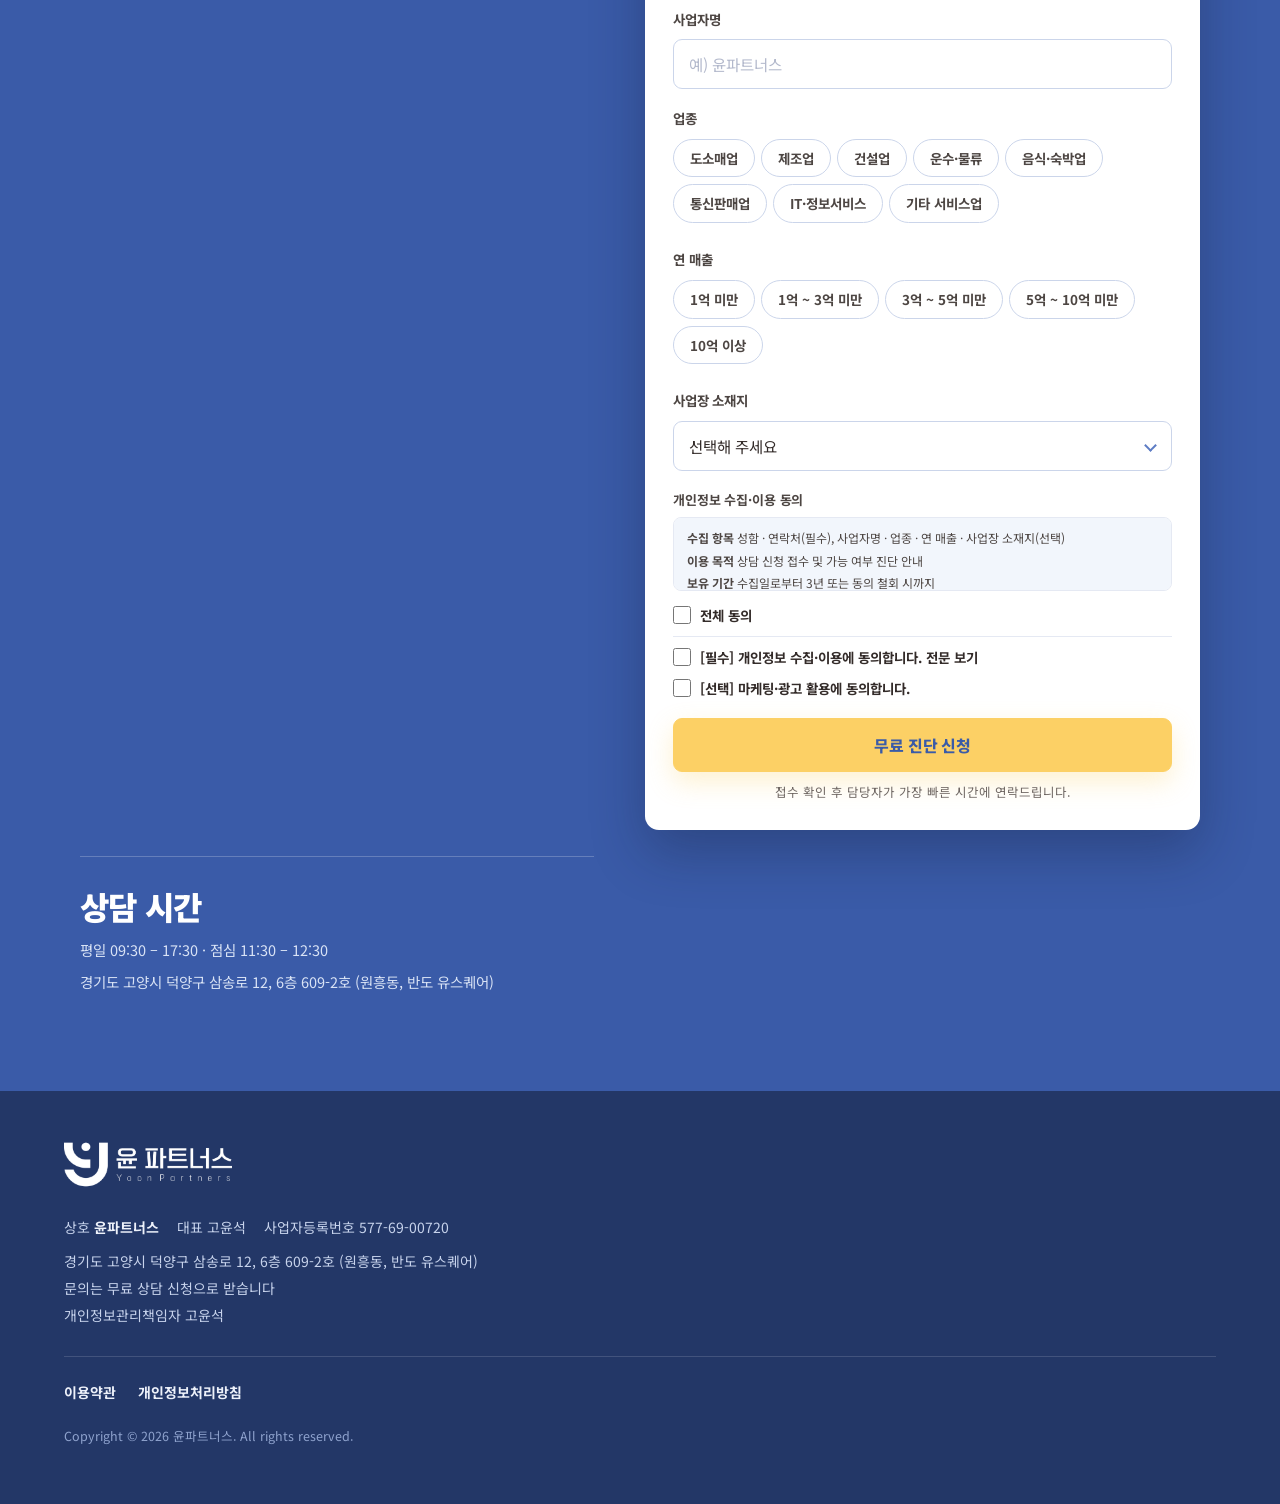
==== commit 66548507: "푸터 문의 문구 띄어쓰기 Co-Authored-By: Claude Opus 5 <noreply@anthropic.com> Claude-Session: https://claude.a" ====
--- a/index.html
+++ b/index.html
@@ -2835,7 +2835,7 @@
     <p class="biz"><span>상호 <b>윤파트너스</b></span><span>대표 고윤석</span>
       <span>사업자등록번호 577-69-00720</span></p>
     <p>경기도 고양시 덕양구 삼송로 12, 6층 609-2호 (원흥동, 반도 유스퀘어)</p>
-    <p>문의는 <a href="/index.html#apply">무료 상담 신청</a> 으로 받습니다</p>
+    <p>문의는 <a href="/index.html#apply">무료 상담 신청</a>으로 받습니다</p>
     <p>개인정보관리책임자 고윤석</p>
     <nav class="vb-ft-links" aria-label="약관">
       <a href="/terms.html">이용약관</a>
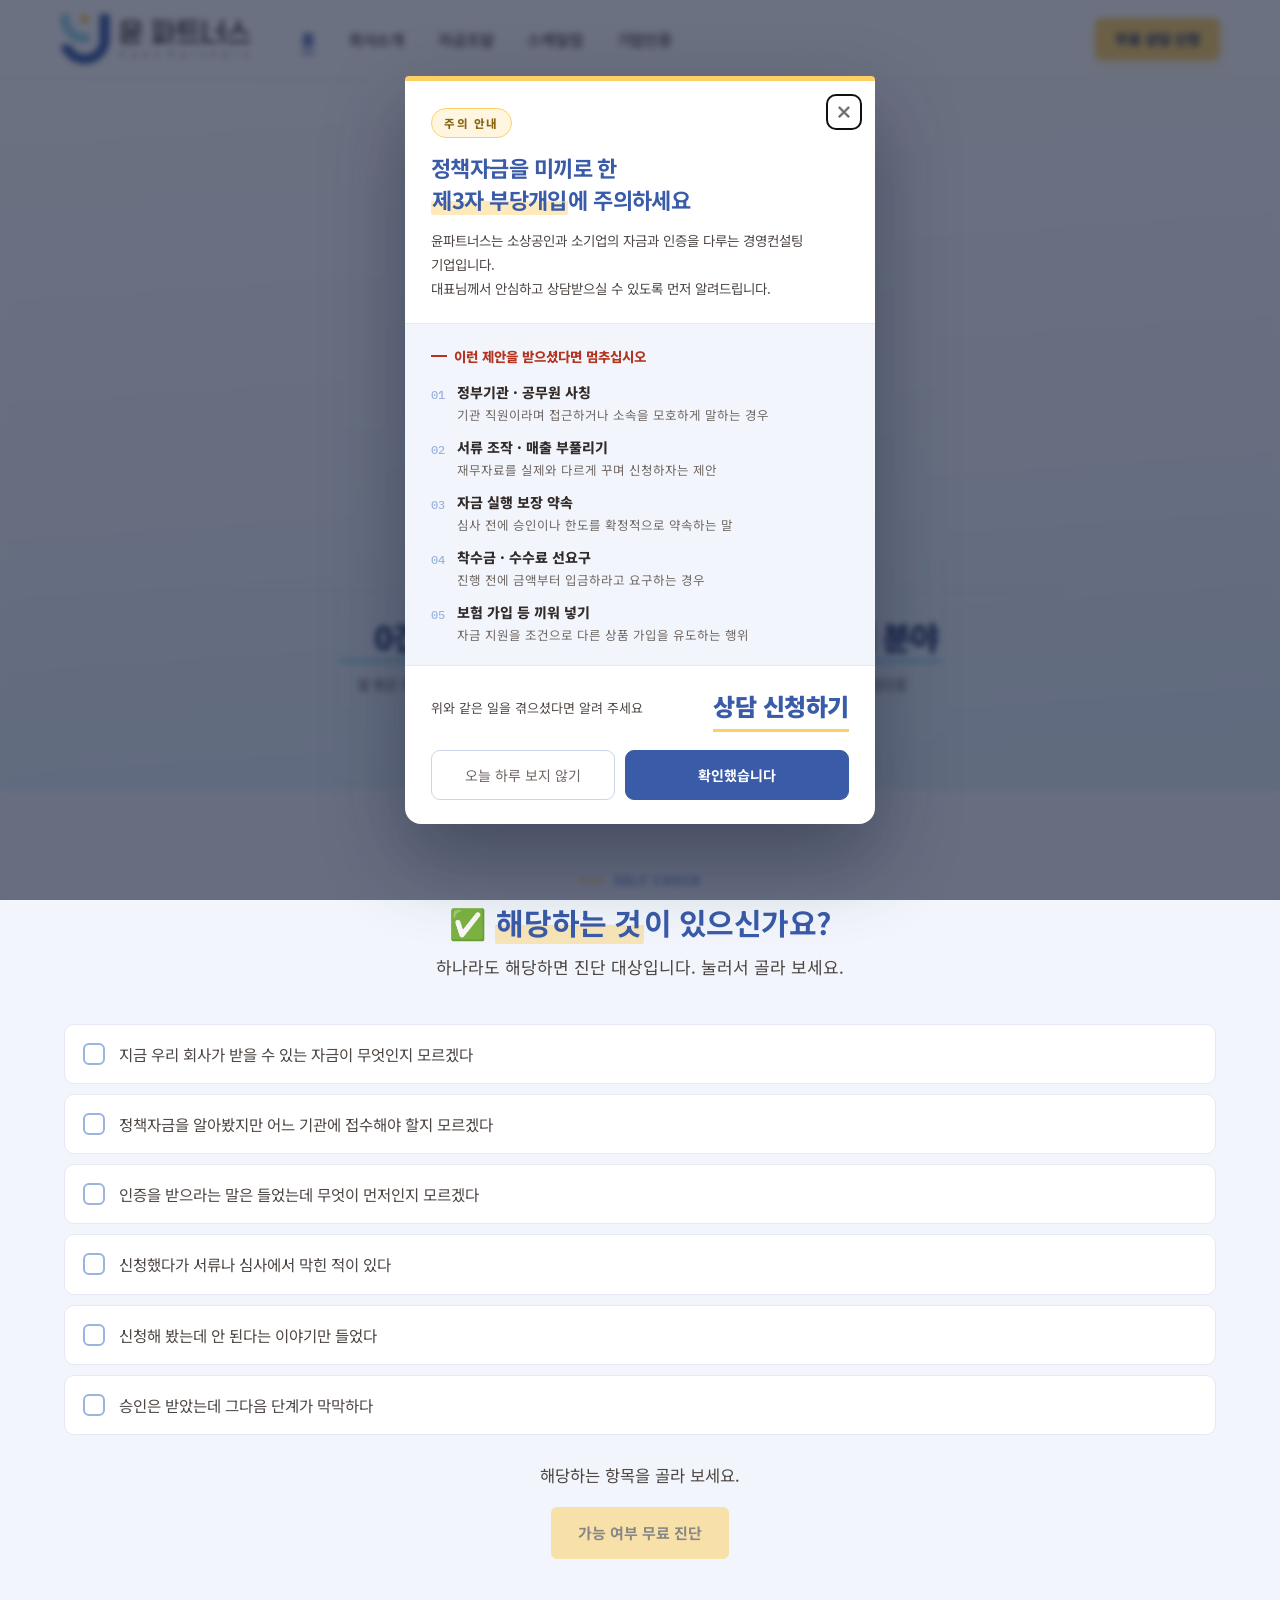
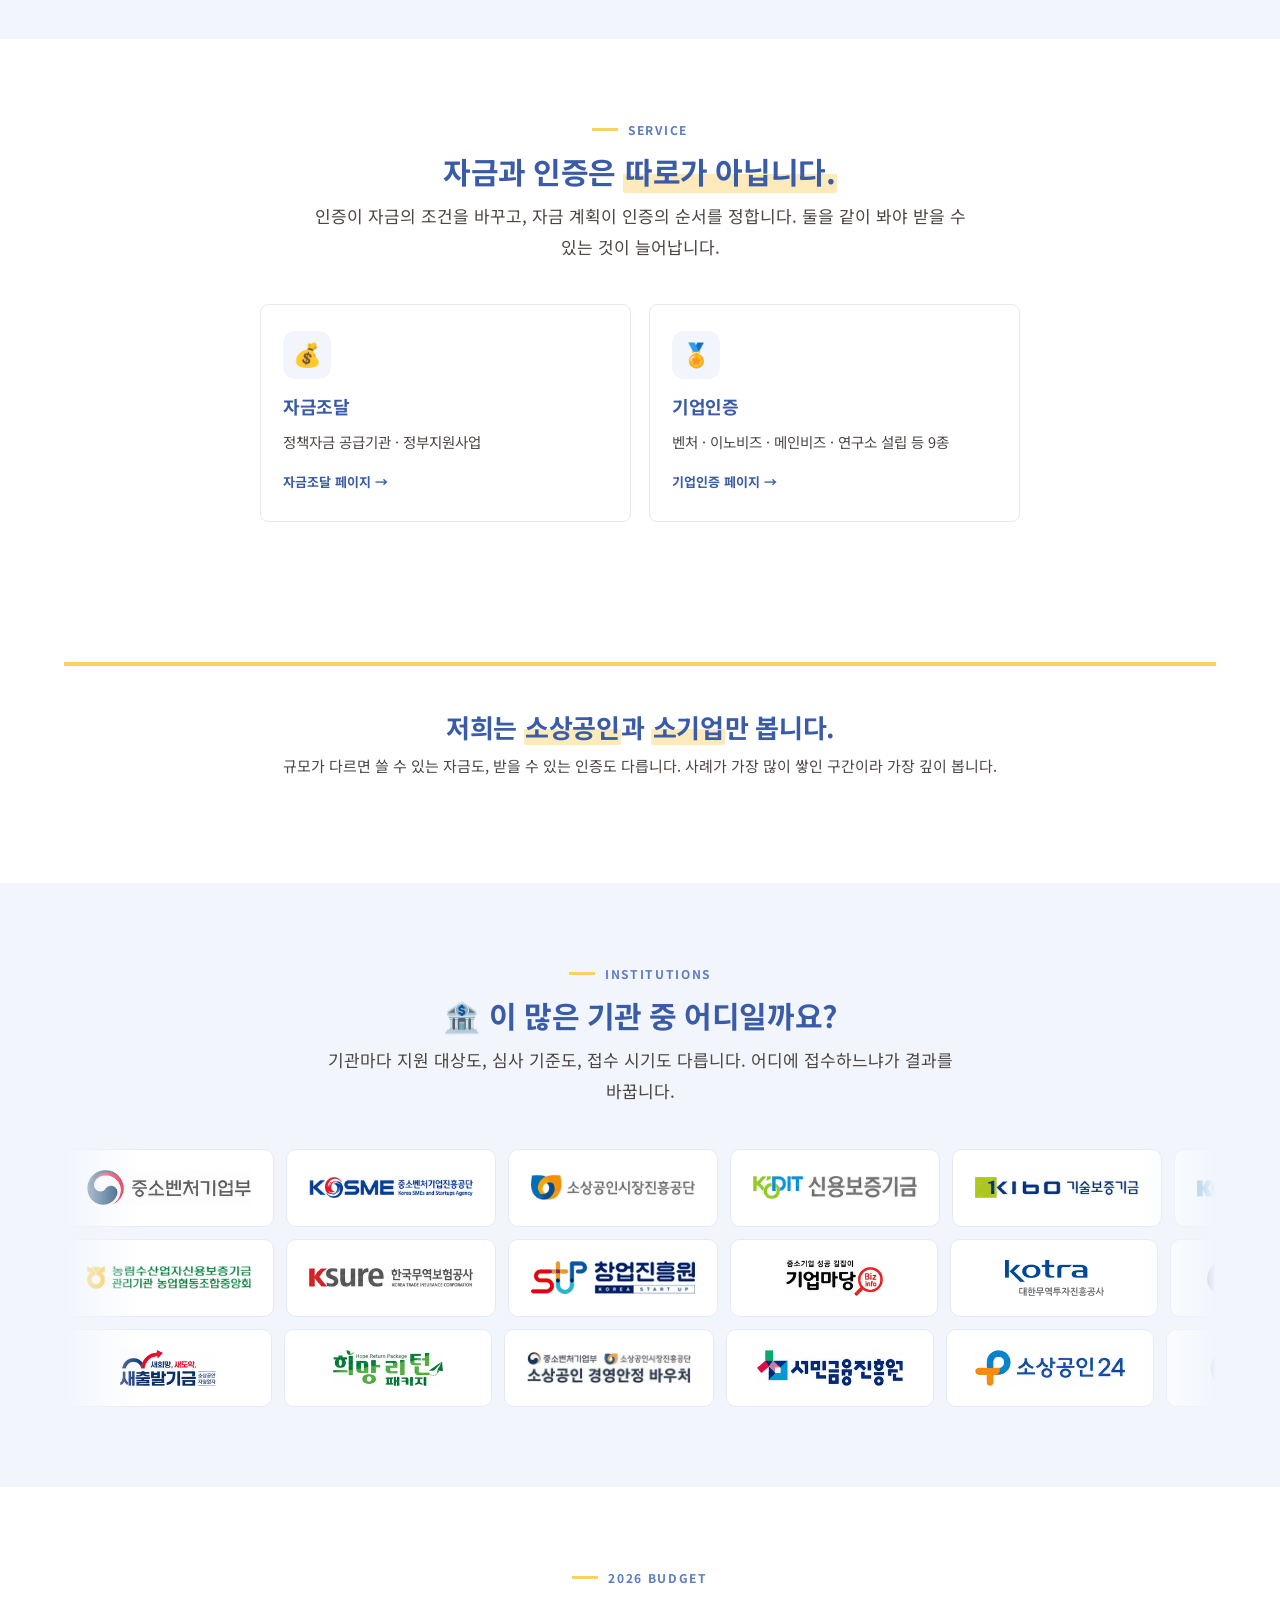
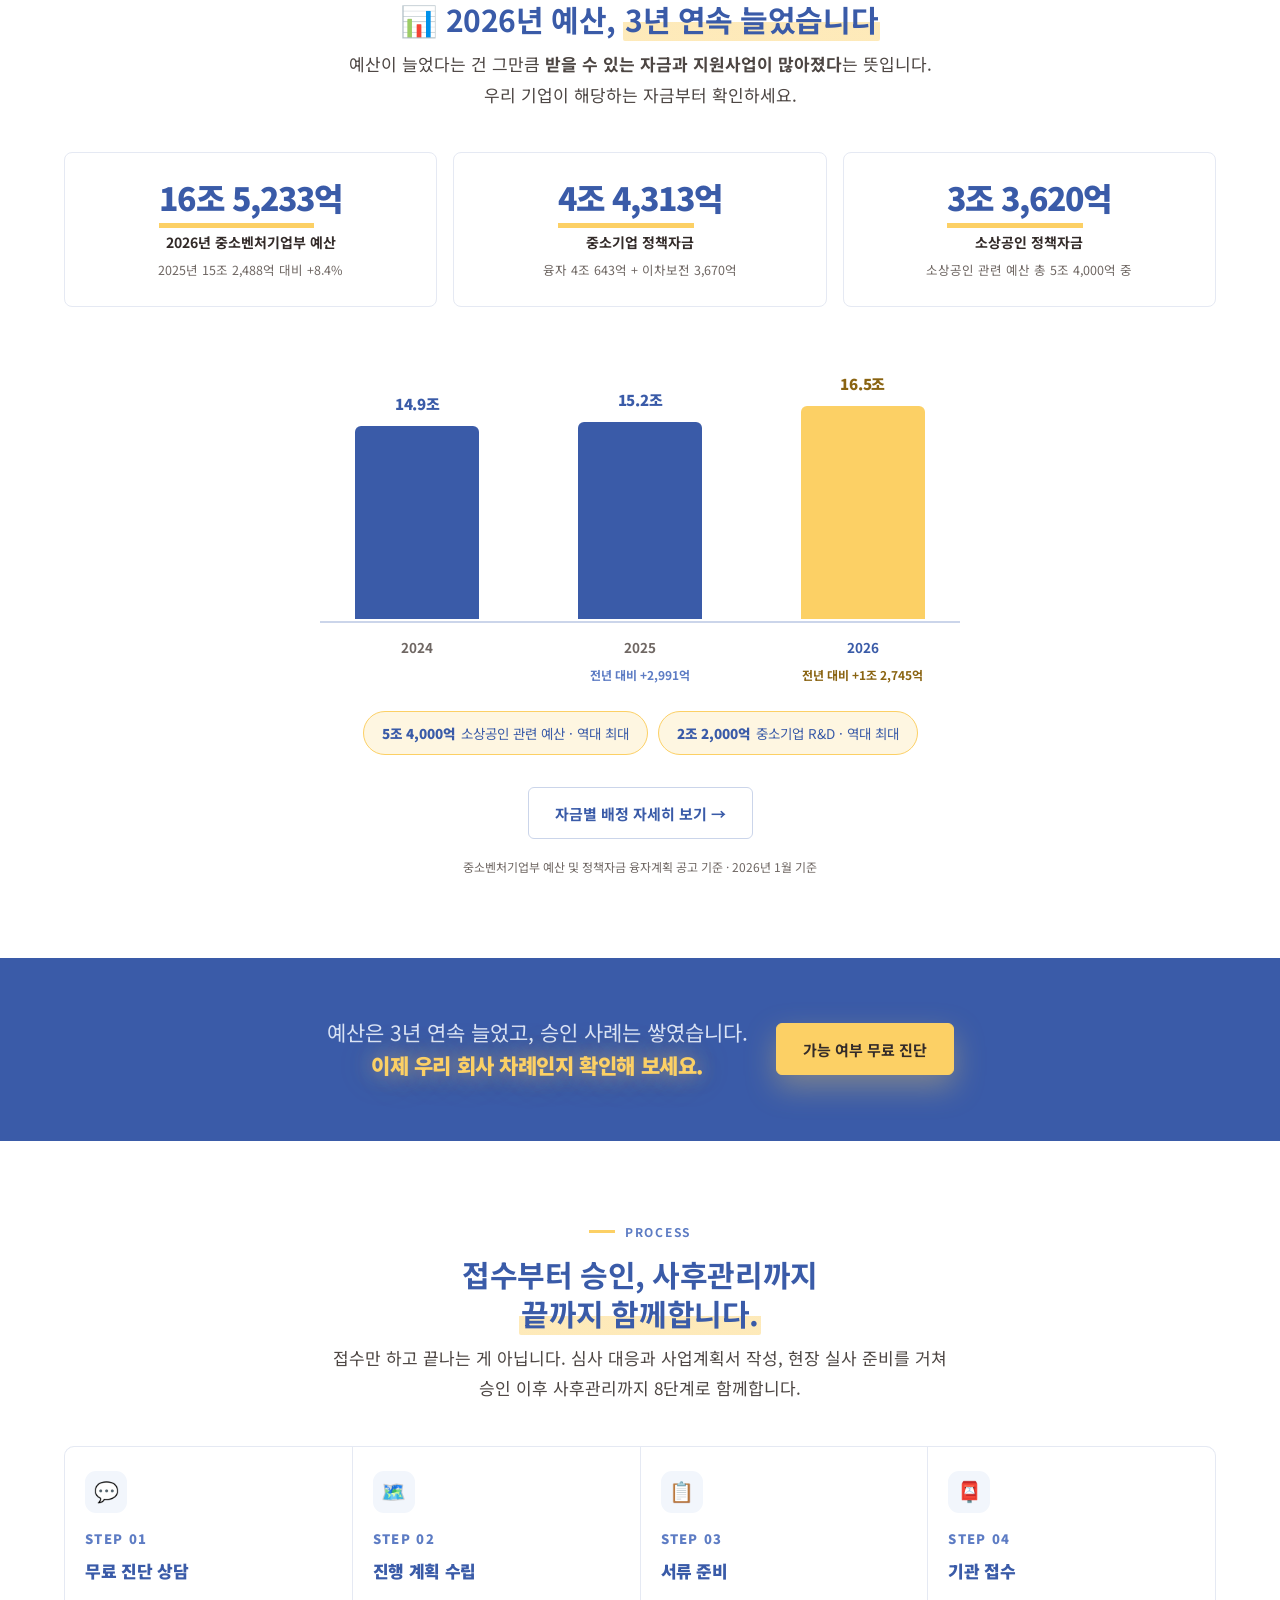
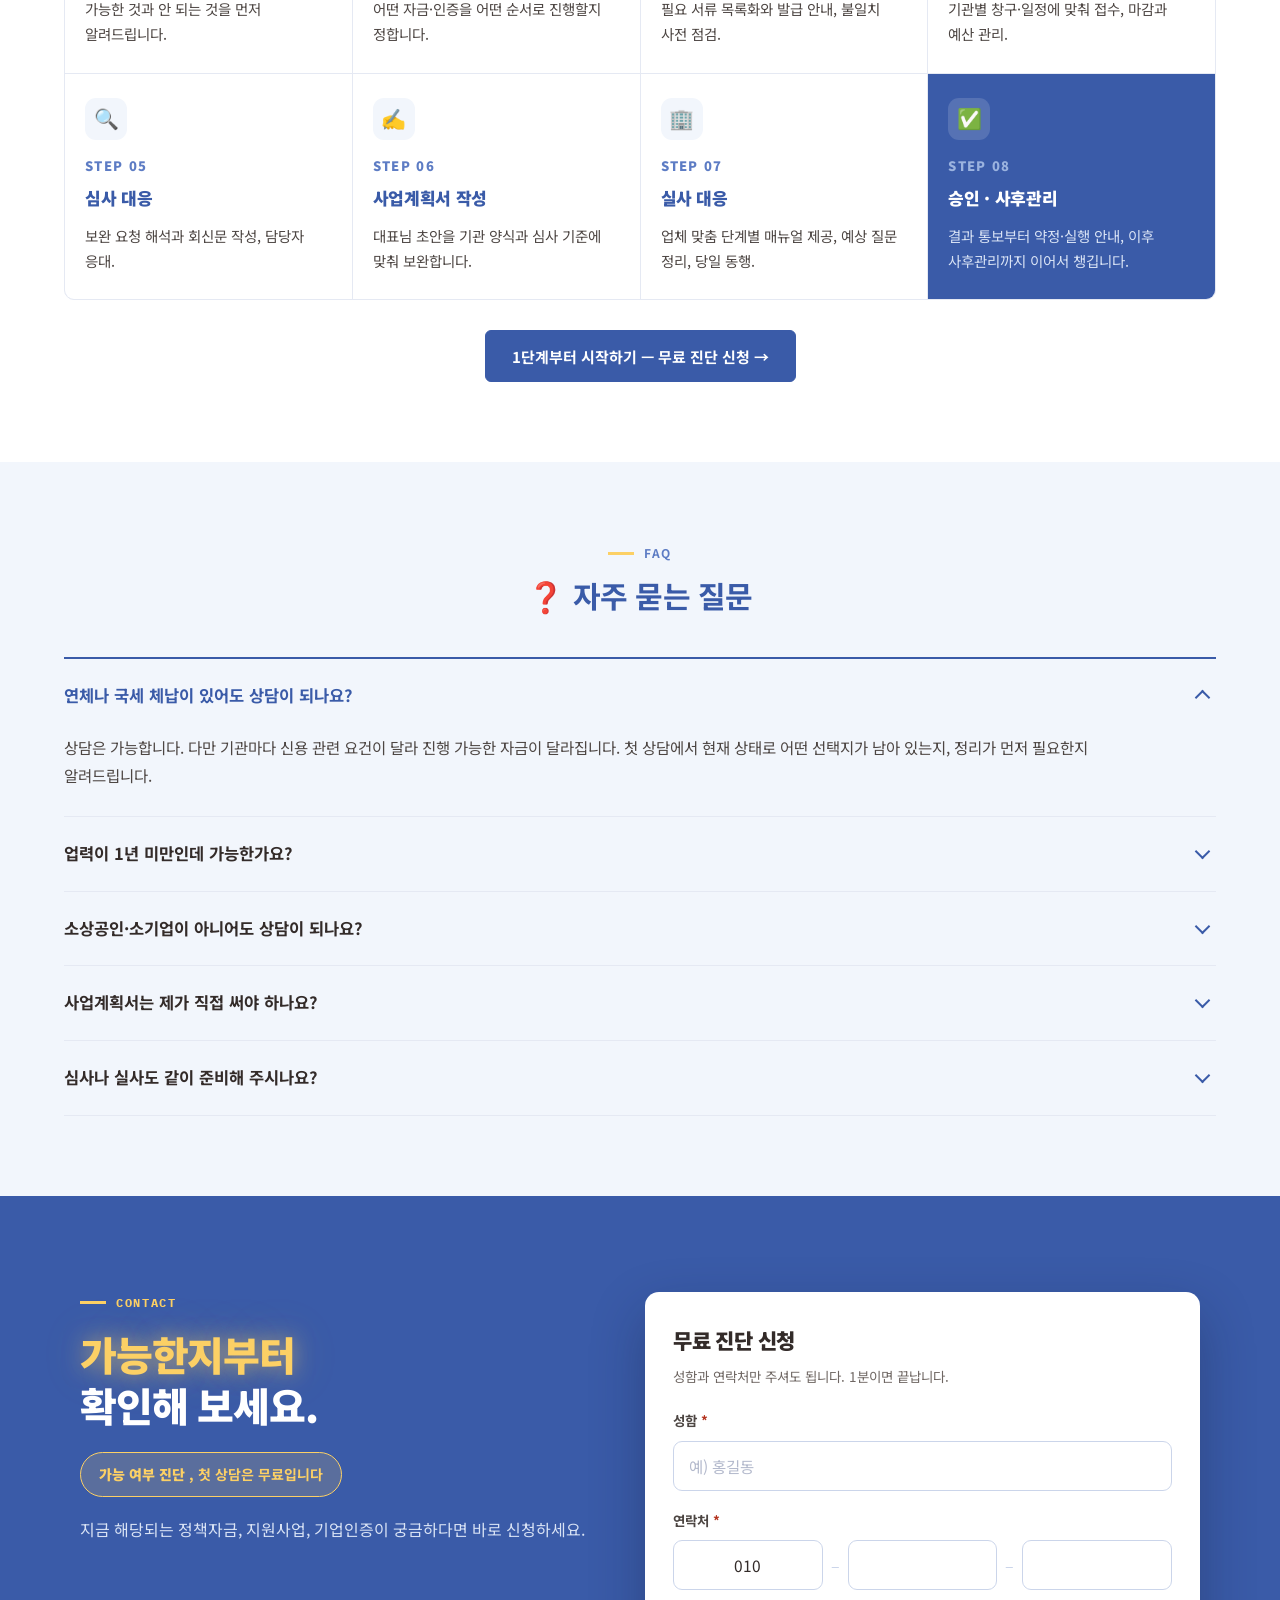
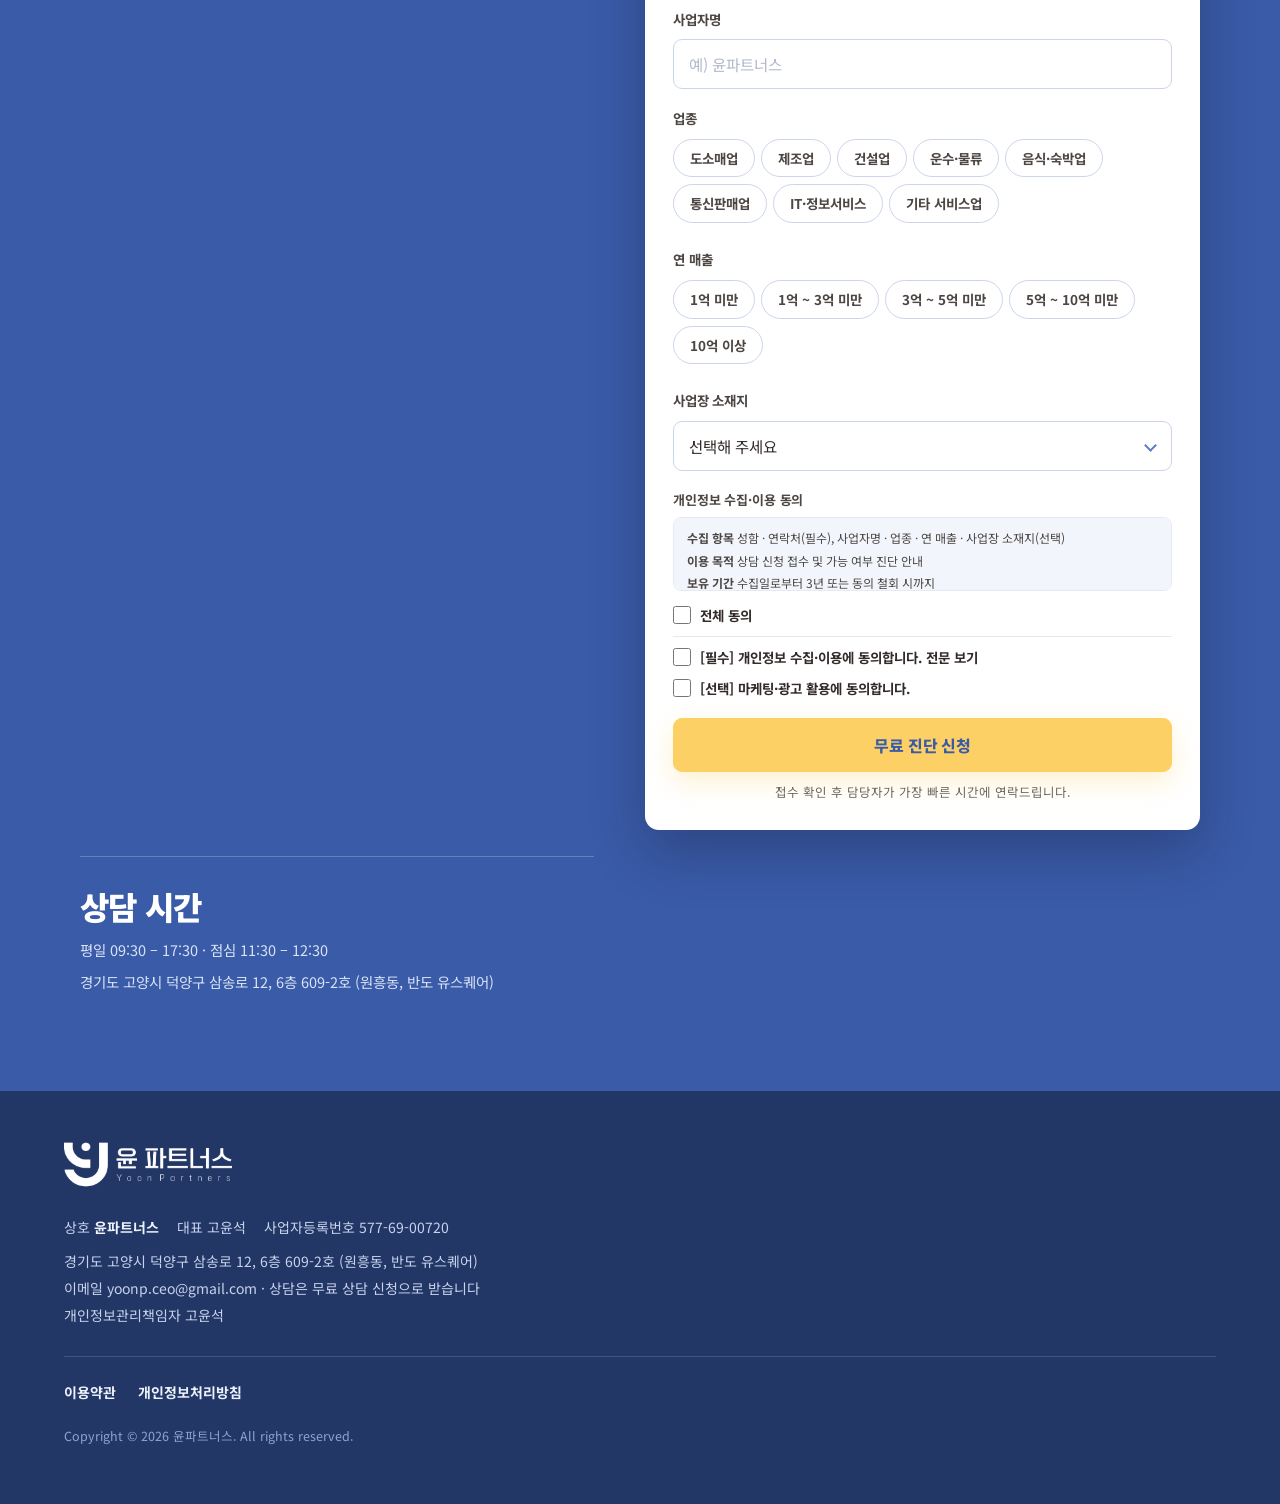
==== commit ba4693f6: "이메일 yoonp.ceo@gmail.com 반영 - 푸터에 이메일 표기 + 상담 신청 안내 - 이용약관 제10조 문의처 / 개인정보처리방침 보호책임자에 이메일 행 복구 - 개인정보" ====
--- a/index.html
+++ b/index.html
@@ -28,7 +28,7 @@
 <link rel="preconnect" href="https://fonts.gstatic.com" crossorigin>
 <link rel="stylesheet" href="https://fonts.googleapis.com/css2?family=Gothic+A1:wght@700;900&family=Noto+Sans+KR:wght@400;500;700;900&family=Nanum+Brush+Script&family=IBM+Plex+Mono:wght@400;500&display=swap">
 <link rel="stylesheet" href="/assets/site.css">
-<script type="application/ld+json">{"@context":"https://schema.org","@graph":[{"@type":"ProfessionalService","@id":"https://www.yoon-partners.co.kr/#org","name":"윤파트너스","alternateName":"YOON PARTNERS","url":"https://www.yoon-partners.co.kr/","logo":"https://www.yoon-partners.co.kr/images/1_%EB%B8%8C%EB%9E%9C%EB%93%9C/YOON_PARTNERS.png","image":"https://www.yoon-partners.co.kr/images/1_%EB%B8%8C%EB%9E%9C%EB%93%9C/OG_%EA%B3%B5%EC%9C%A0%EC%9D%B4%EB%AF%B8%EC%A7%80_1200x630.png","description":"소상공인·소기업 전문 정책자금·정부지원사업·기업인증 컨설팅","founder":{"@type":"Person","name":"고윤석"},"address":{"@type":"PostalAddress","streetAddress":"삼송로 12, 6층 609-2호","addressLocality":"고양시 덕양구","addressRegion":"경기도","addressCountry":"KR"},"areaServed":{"@type":"Country","name":"대한민국"},"knowsAbout":["정책자금","정부지원사업","기업인증","사업계획서","자금조달","소상공인","소기업","경영 컨설팅"]},{"@type":"WebSite","@id":"https://www.yoon-partners.co.kr/#web","url":"https://www.yoon-partners.co.kr/","name":"윤파트너스","inLanguage":"ko-KR","publisher":{"@id":"https://www.yoon-partners.co.kr/#org"}},{"@type":"WebPage","@id":"https://www.yoon-partners.co.kr/index.html#page","url":"https://www.yoon-partners.co.kr/index.html","name":"소상공인 정책자금·정부지원사업 | 윤파트너스","description":"소상공인·소기업 정책자금, 정부지원사업, 기업인증을 한 곳에서. 우리 회사가 받을 수 있는지부터 무료로 확인해 드립니다. 경기 고양 윤파트너스.","inLanguage":"ko-KR","isPartOf":{"@id":"https://www.yoon-partners.co.kr/#web"},"about":{"@id":"https://www.yoon-partners.co.kr/#org"}}]}</script>
+<script type="application/ld+json">{"@context":"https://schema.org","@graph":[{"@type":"ProfessionalService","@id":"https://www.yoon-partners.co.kr/#org","name":"윤파트너스","alternateName":"YOON PARTNERS","url":"https://www.yoon-partners.co.kr/","logo":"https://www.yoon-partners.co.kr/images/1_%EB%B8%8C%EB%9E%9C%EB%93%9C/YOON_PARTNERS.png","image":"https://www.yoon-partners.co.kr/images/1_%EB%B8%8C%EB%9E%9C%EB%93%9C/OG_%EA%B3%B5%EC%9C%A0%EC%9D%B4%EB%AF%B8%EC%A7%80_1200x630.png","description":"소상공인·소기업 전문 정책자금·정부지원사업·기업인증 컨설팅","founder":{"@type":"Person","name":"고윤석"},"address":{"@type":"PostalAddress","streetAddress":"삼송로 12, 6층 609-2호","addressLocality":"고양시 덕양구","addressRegion":"경기도","addressCountry":"KR"},"areaServed":{"@type":"Country","name":"대한민국"},"knowsAbout":["정책자금","정부지원사업","기업인증","사업계획서","자금조달","소상공인","소기업","경영 컨설팅"],"email":"yoonp.ceo@gmail.com"},{"@type":"WebSite","@id":"https://www.yoon-partners.co.kr/#web","url":"https://www.yoon-partners.co.kr/","name":"윤파트너스","inLanguage":"ko-KR","publisher":{"@id":"https://www.yoon-partners.co.kr/#org"}},{"@type":"WebPage","@id":"https://www.yoon-partners.co.kr/index.html#page","url":"https://www.yoon-partners.co.kr/index.html","name":"소상공인 정책자금·정부지원사업 | 윤파트너스","description":"소상공인·소기업 정책자금, 정부지원사업, 기업인증을 한 곳에서. 우리 회사가 받을 수 있는지부터 무료로 확인해 드립니다. 경기 고양 윤파트너스.","inLanguage":"ko-KR","isPartOf":{"@id":"https://www.yoon-partners.co.kr/#web"},"about":{"@id":"https://www.yoon-partners.co.kr/#org"}}]}</script>
 </head>
 <body>
 <a class="vb-skip" href="#main">본문으로 건너뛰기</a>
@@ -2835,7 +2835,7 @@
     <p class="biz"><span>상호 <b>윤파트너스</b></span><span>대표 고윤석</span>
       <span>사업자등록번호 577-69-00720</span></p>
     <p>경기도 고양시 덕양구 삼송로 12, 6층 609-2호 (원흥동, 반도 유스퀘어)</p>
-    <p>문의는 <a href="/index.html#apply">무료 상담 신청</a>으로 받습니다</p>
+    <p>이메일 <a href="mailto:yoonp.ceo@gmail.com">yoonp.ceo@gmail.com</a> · 상담은 <a href="/index.html#apply">무료 상담 신청</a>으로 받습니다</p>
     <p>개인정보관리책임자 고윤석</p>
     <nav class="vb-ft-links" aria-label="약관">
       <a href="/terms.html">이용약관</a>
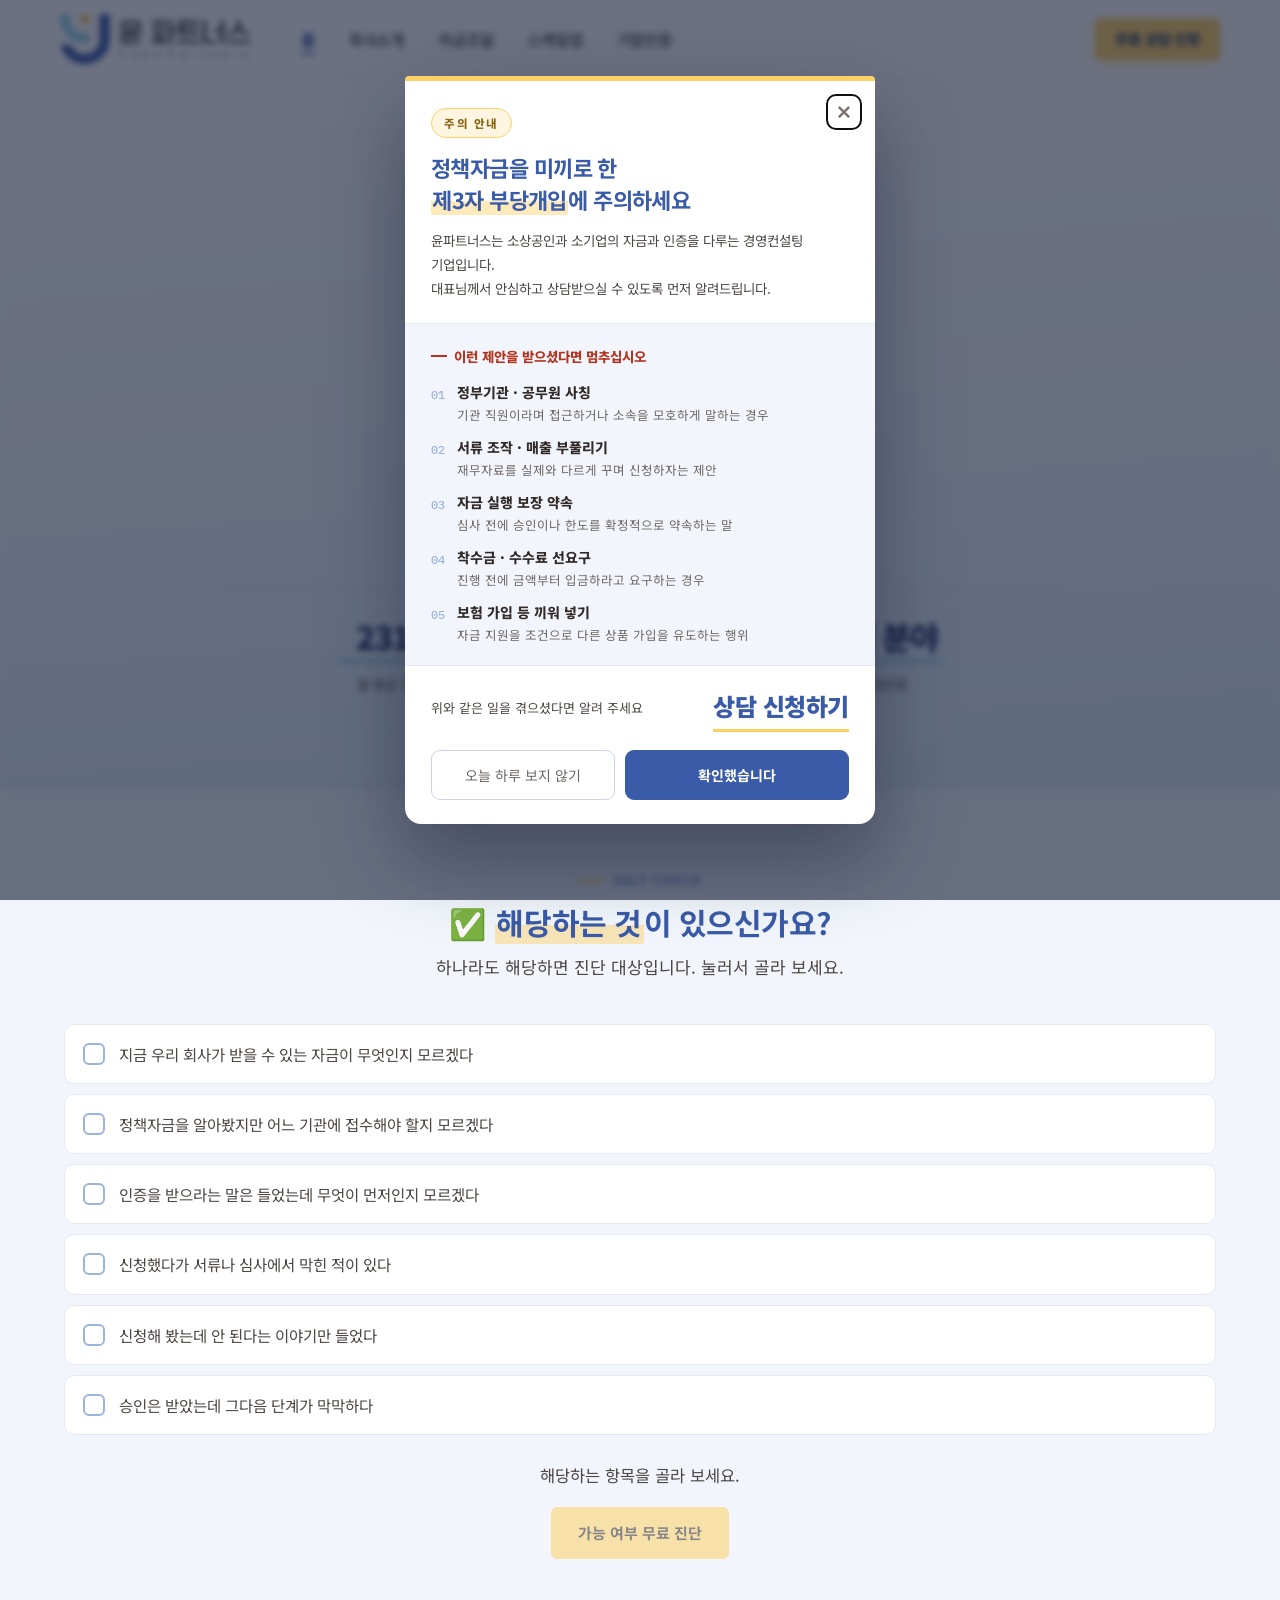
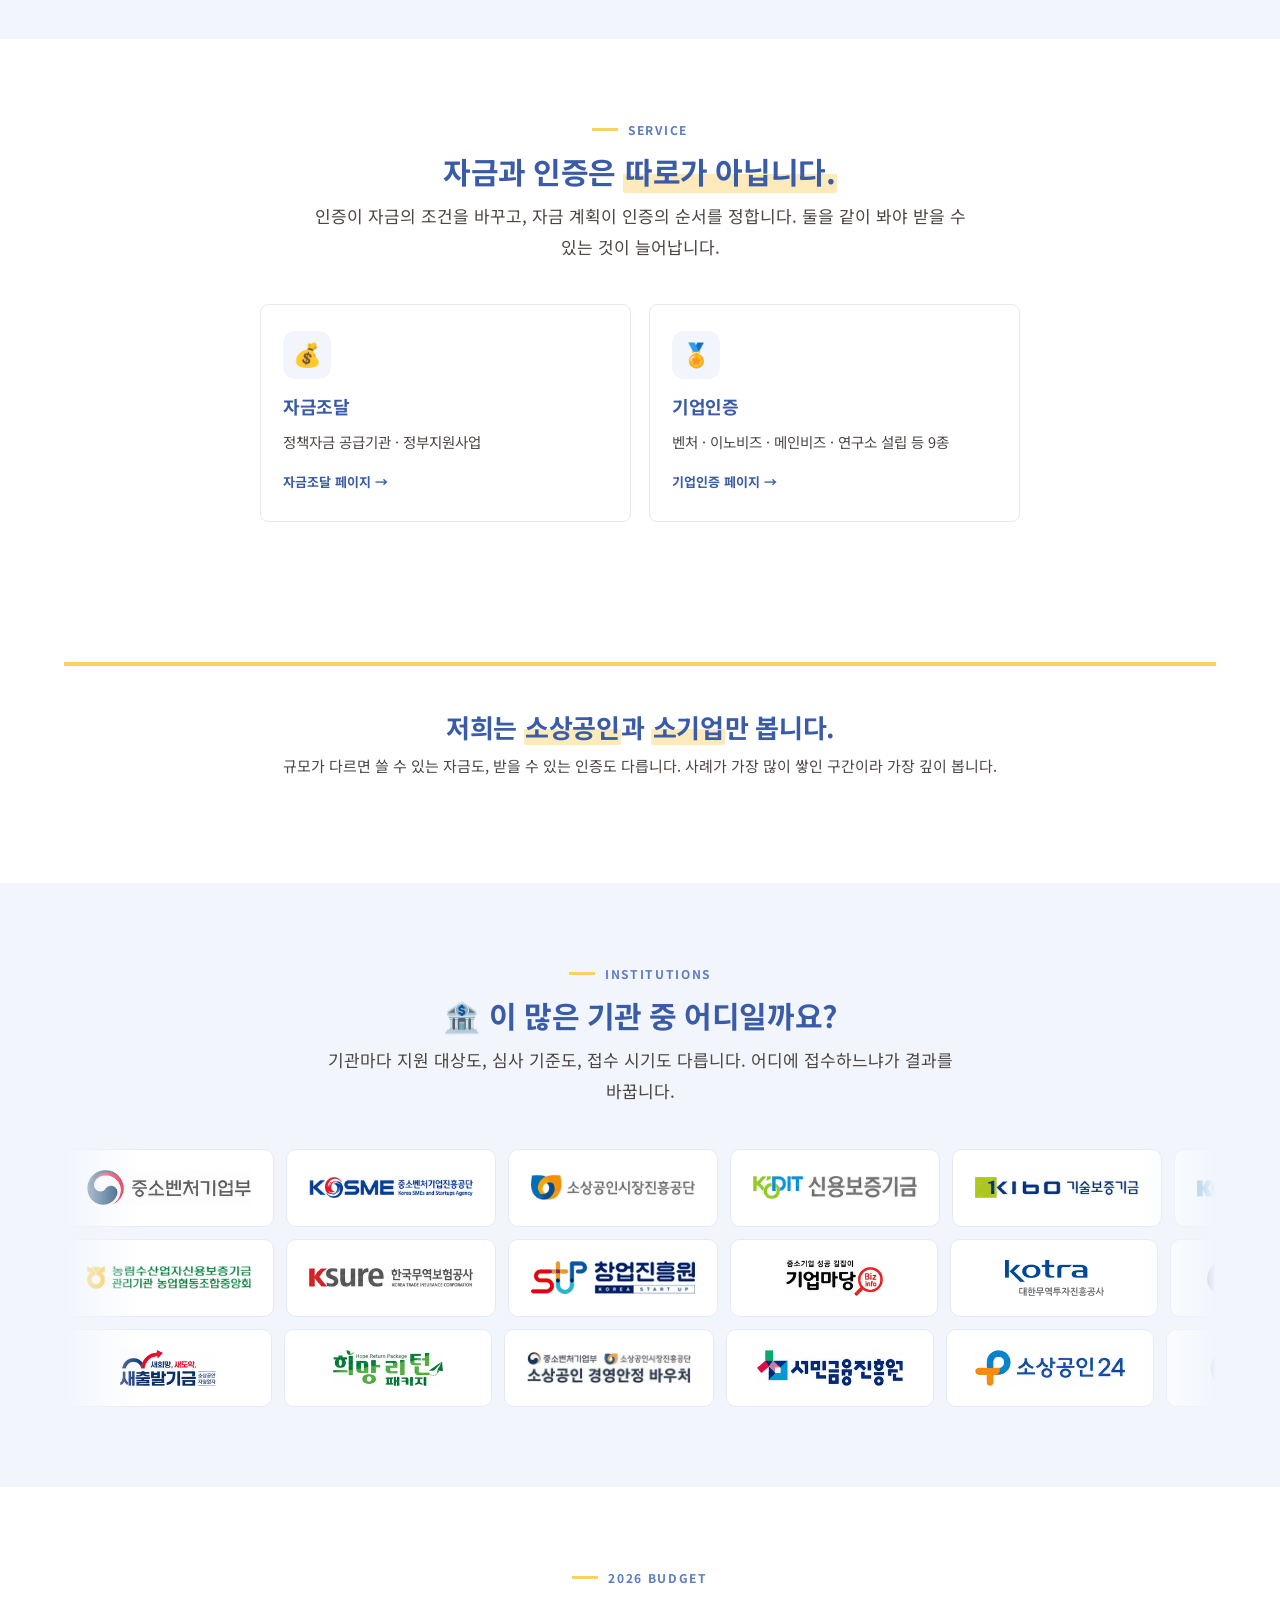
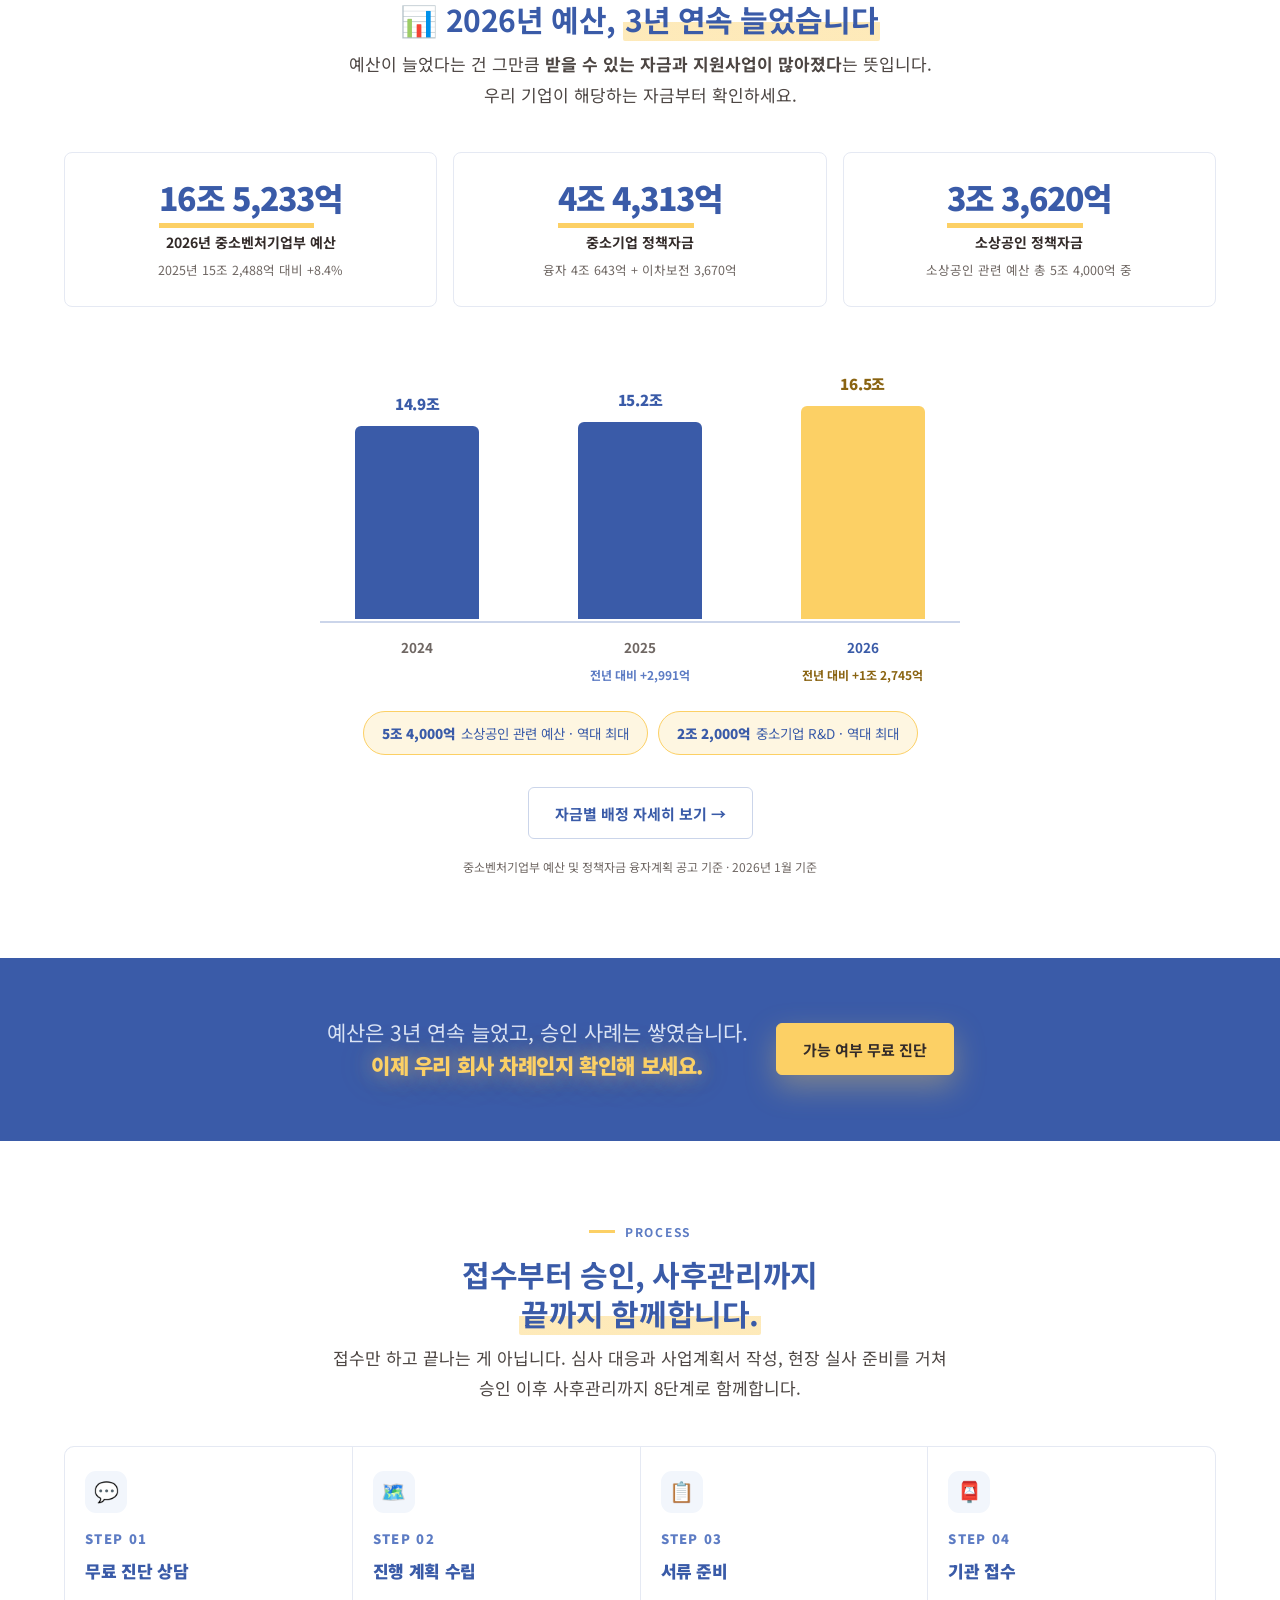
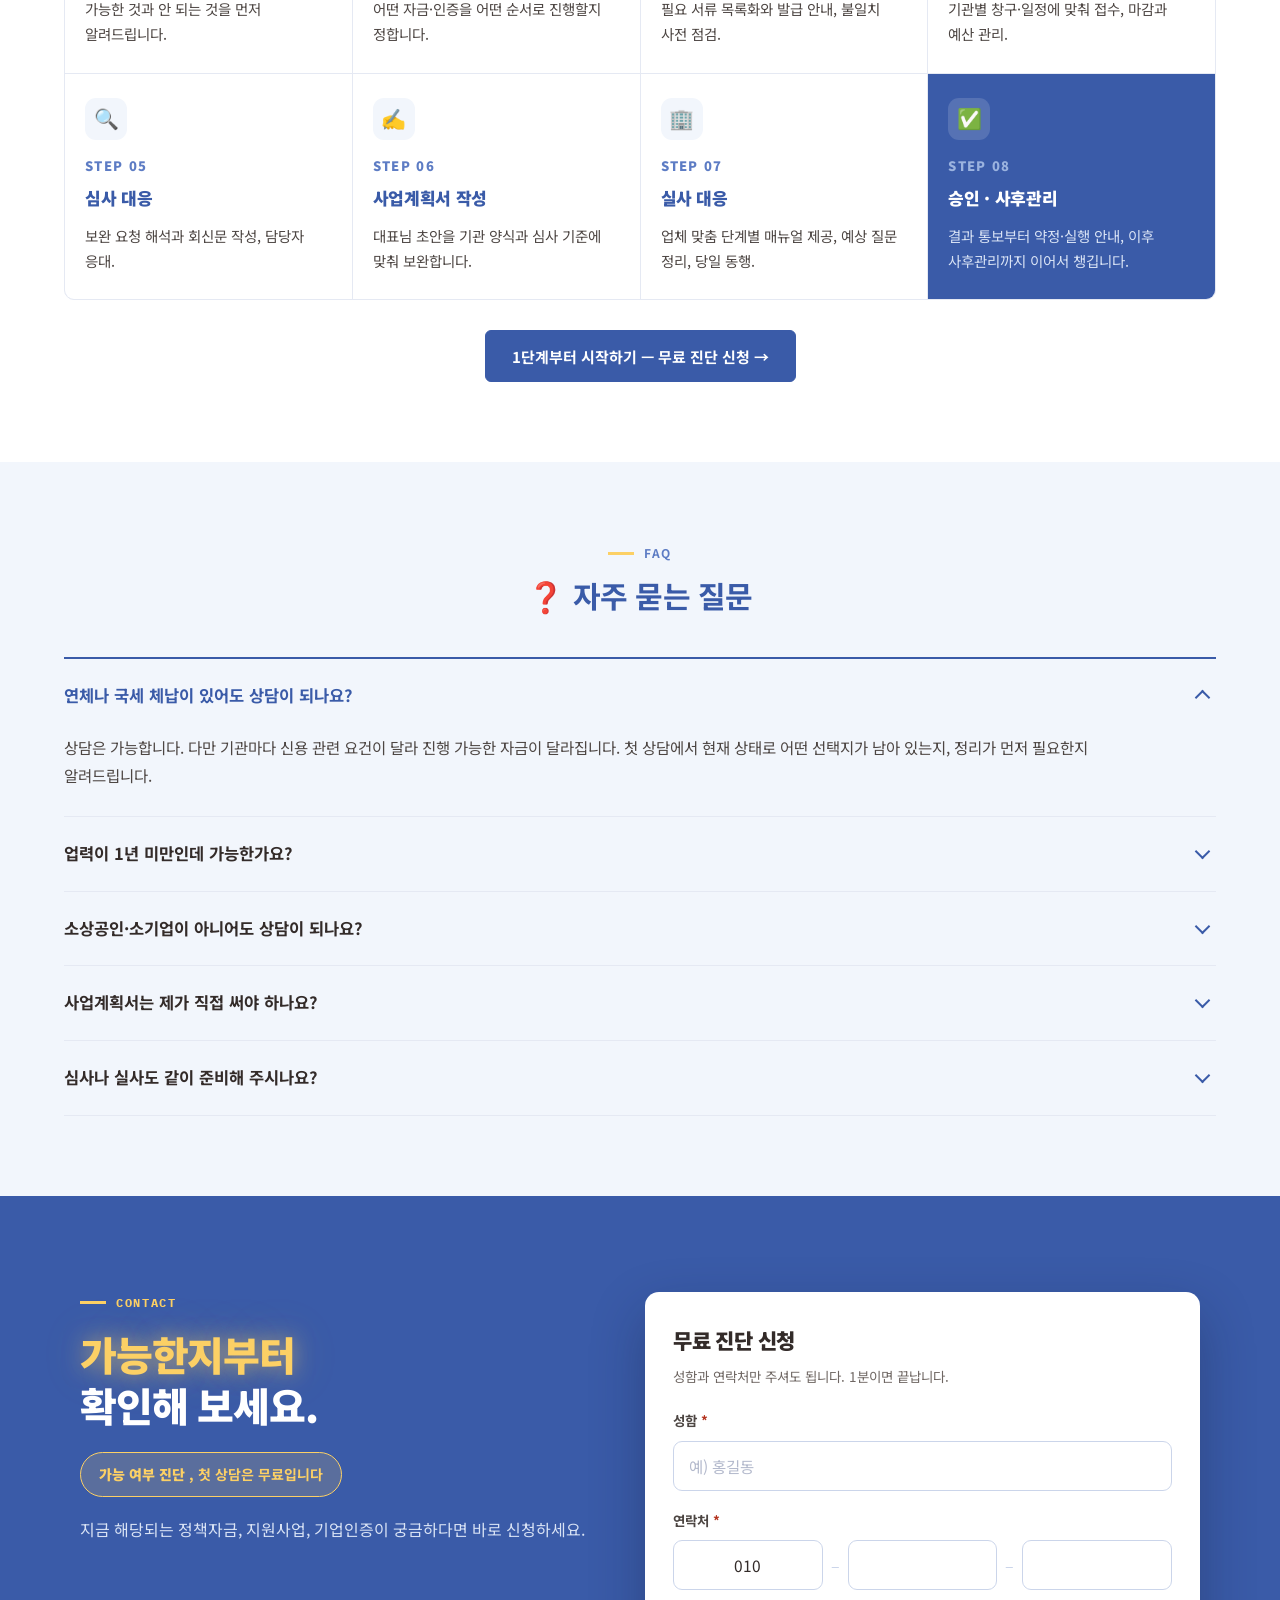
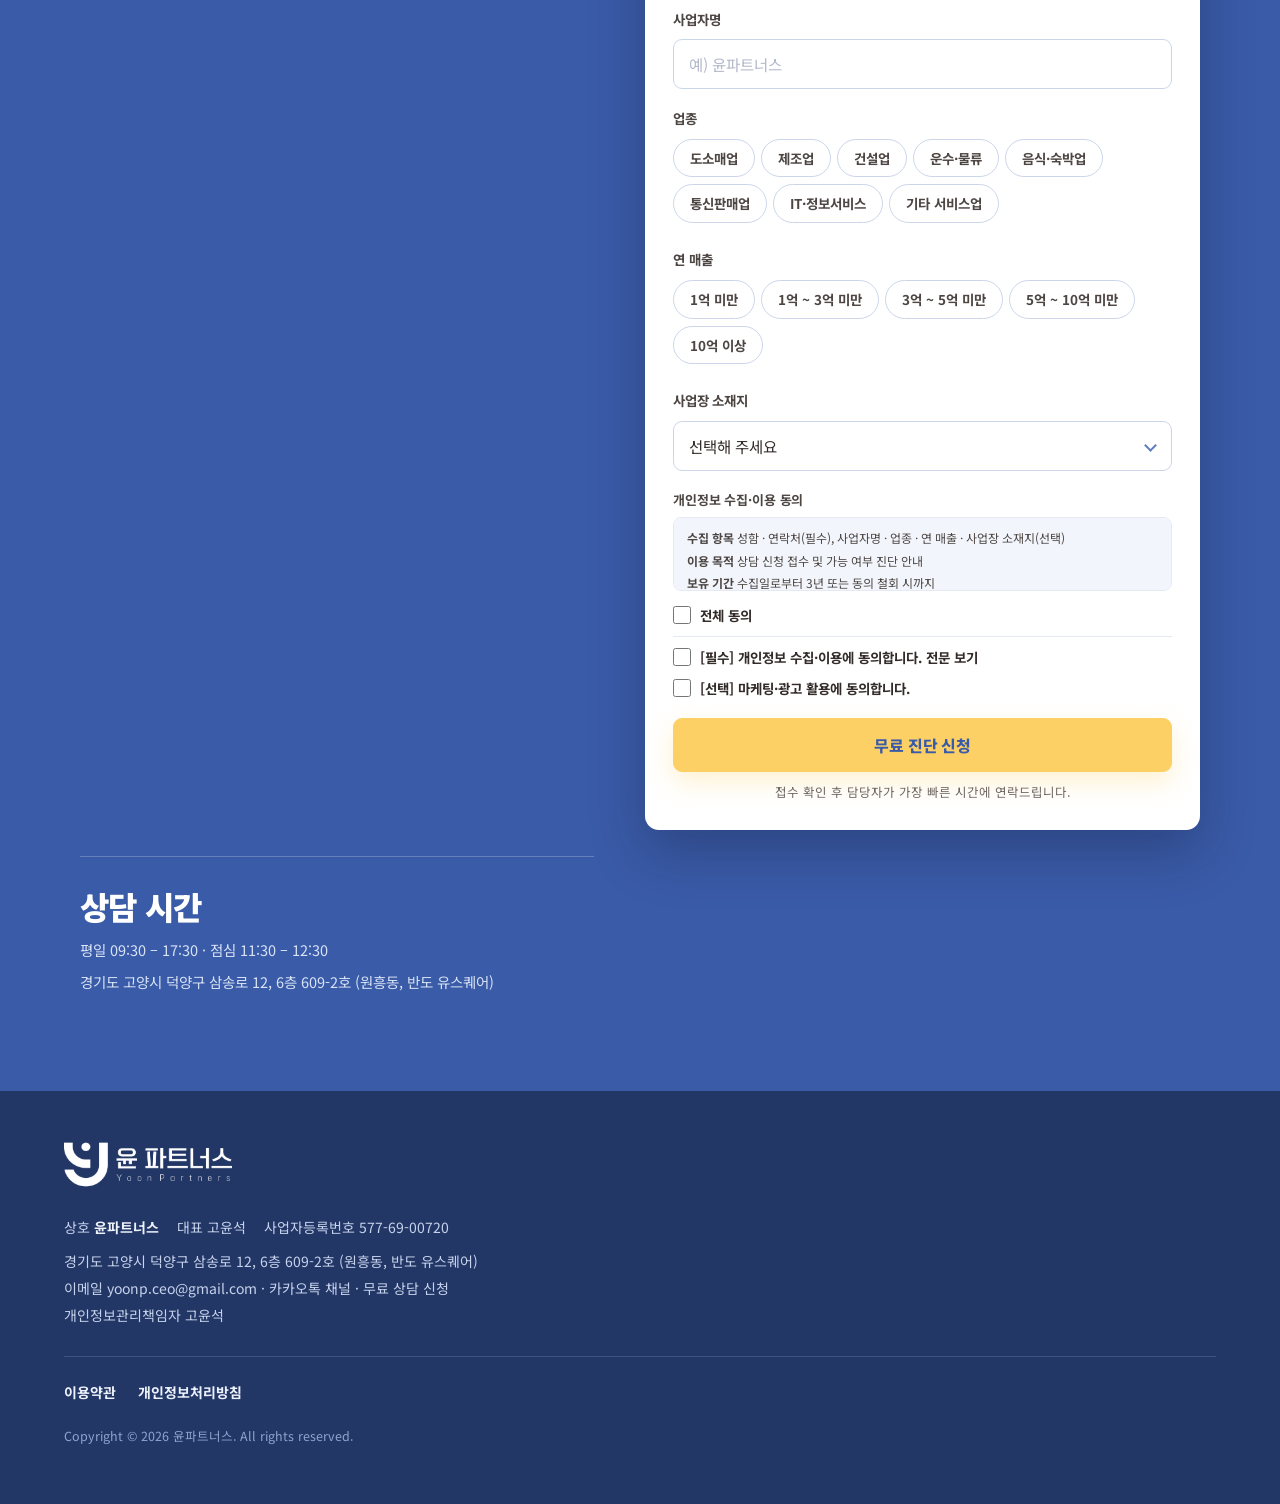
==== commit 7bc13ed5: "카카오톡 채널 연결 (pf.kakao.com/_vpSvX) - 모바일 하단바에 카카오톡 버튼 복구, 2칸 레이아웃으로 - 푸터에 카카오톡 채널 링크 추가 (데스크톱에서도 보이도록)" ====
--- a/index.html
+++ b/index.html
@@ -28,7 +28,7 @@
 <link rel="preconnect" href="https://fonts.gstatic.com" crossorigin>
 <link rel="stylesheet" href="https://fonts.googleapis.com/css2?family=Gothic+A1:wght@700;900&family=Noto+Sans+KR:wght@400;500;700;900&family=Nanum+Brush+Script&family=IBM+Plex+Mono:wght@400;500&display=swap">
 <link rel="stylesheet" href="/assets/site.css">
-<script type="application/ld+json">{"@context":"https://schema.org","@graph":[{"@type":"ProfessionalService","@id":"https://www.yoon-partners.co.kr/#org","name":"윤파트너스","alternateName":"YOON PARTNERS","url":"https://www.yoon-partners.co.kr/","logo":"https://www.yoon-partners.co.kr/images/1_%EB%B8%8C%EB%9E%9C%EB%93%9C/YOON_PARTNERS.png","image":"https://www.yoon-partners.co.kr/images/1_%EB%B8%8C%EB%9E%9C%EB%93%9C/OG_%EA%B3%B5%EC%9C%A0%EC%9D%B4%EB%AF%B8%EC%A7%80_1200x630.png","description":"소상공인·소기업 전문 정책자금·정부지원사업·기업인증 컨설팅","founder":{"@type":"Person","name":"고윤석"},"address":{"@type":"PostalAddress","streetAddress":"삼송로 12, 6층 609-2호","addressLocality":"고양시 덕양구","addressRegion":"경기도","addressCountry":"KR"},"areaServed":{"@type":"Country","name":"대한민국"},"knowsAbout":["정책자금","정부지원사업","기업인증","사업계획서","자금조달","소상공인","소기업","경영 컨설팅"],"email":"yoonp.ceo@gmail.com"},{"@type":"WebSite","@id":"https://www.yoon-partners.co.kr/#web","url":"https://www.yoon-partners.co.kr/","name":"윤파트너스","inLanguage":"ko-KR","publisher":{"@id":"https://www.yoon-partners.co.kr/#org"}},{"@type":"WebPage","@id":"https://www.yoon-partners.co.kr/index.html#page","url":"https://www.yoon-partners.co.kr/index.html","name":"소상공인 정책자금·정부지원사업 | 윤파트너스","description":"소상공인·소기업 정책자금, 정부지원사업, 기업인증을 한 곳에서. 우리 회사가 받을 수 있는지부터 무료로 확인해 드립니다. 경기 고양 윤파트너스.","inLanguage":"ko-KR","isPartOf":{"@id":"https://www.yoon-partners.co.kr/#web"},"about":{"@id":"https://www.yoon-partners.co.kr/#org"}}]}</script>
+<script type="application/ld+json">{"@context":"https://schema.org","@graph":[{"@type":"ProfessionalService","@id":"https://www.yoon-partners.co.kr/#org","name":"윤파트너스","alternateName":"YOON PARTNERS","url":"https://www.yoon-partners.co.kr/","logo":"https://www.yoon-partners.co.kr/images/1_%EB%B8%8C%EB%9E%9C%EB%93%9C/YOON_PARTNERS.png","image":"https://www.yoon-partners.co.kr/images/1_%EB%B8%8C%EB%9E%9C%EB%93%9C/OG_%EA%B3%B5%EC%9C%A0%EC%9D%B4%EB%AF%B8%EC%A7%80_1200x630.png","description":"소상공인·소기업 전문 정책자금·정부지원사업·기업인증 컨설팅","founder":{"@type":"Person","name":"고윤석"},"address":{"@type":"PostalAddress","streetAddress":"삼송로 12, 6층 609-2호","addressLocality":"고양시 덕양구","addressRegion":"경기도","addressCountry":"KR"},"areaServed":{"@type":"Country","name":"대한민국"},"knowsAbout":["정책자금","정부지원사업","기업인증","사업계획서","자금조달","소상공인","소기업","경영 컨설팅"],"email":"yoonp.ceo@gmail.com","sameAs":["https://pf.kakao.com/_vpSvX"]},{"@type":"WebSite","@id":"https://www.yoon-partners.co.kr/#web","url":"https://www.yoon-partners.co.kr/","name":"윤파트너스","inLanguage":"ko-KR","publisher":{"@id":"https://www.yoon-partners.co.kr/#org"}},{"@type":"WebPage","@id":"https://www.yoon-partners.co.kr/index.html#page","url":"https://www.yoon-partners.co.kr/index.html","name":"소상공인 정책자금·정부지원사업 | 윤파트너스","description":"소상공인·소기업 정책자금, 정부지원사업, 기업인증을 한 곳에서. 우리 회사가 받을 수 있는지부터 무료로 확인해 드립니다. 경기 고양 윤파트너스.","inLanguage":"ko-KR","isPartOf":{"@id":"https://www.yoon-partners.co.kr/#web"},"about":{"@id":"https://www.yoon-partners.co.kr/#org"}}]}</script>
 </head>
 <body>
 <a class="vb-skip" href="#main">본문으로 건너뛰기</a>
@@ -2835,7 +2835,7 @@
     <p class="biz"><span>상호 <b>윤파트너스</b></span><span>대표 고윤석</span>
       <span>사업자등록번호 577-69-00720</span></p>
     <p>경기도 고양시 덕양구 삼송로 12, 6층 609-2호 (원흥동, 반도 유스퀘어)</p>
-    <p>이메일 <a href="mailto:yoonp.ceo@gmail.com">yoonp.ceo@gmail.com</a> · 상담은 <a href="/index.html#apply">무료 상담 신청</a>으로 받습니다</p>
+    <p>이메일 <a href="mailto:yoonp.ceo@gmail.com">yoonp.ceo@gmail.com</a> · <a href="https://pf.kakao.com/_vpSvX" target="_blank" rel="noopener">카카오톡 채널</a> · <a href="/index.html#apply">무료 상담 신청</a></p>
     <p>개인정보관리책임자 고윤석</p>
     <nav class="vb-ft-links" aria-label="약관">
       <a href="/terms.html">이용약관</a>
@@ -2846,8 +2846,7 @@
 </footer>
 
 <nav class="vb-bar" aria-label="바로가기">
-  <!-- 카카오톡 채널 주소가 정해지면 아래 줄의 주석을 풀고 grid-template-columns 를 1fr 1.5fr 로 바꾸세요
-  <a class="call" href="[카카오톡채널주소]" target="_blank" rel="noopener">카카오톡</a> -->
+  <a class="call" href="https://pf.kakao.com/_vpSvX" target="_blank" rel="noopener">카카오톡</a>
   <a class="apply" href="#apply">무료 진단 신청</a>
 </nav>
 
--- a/assets/site.css
+++ b/assets/site.css
@@ -102,7 +102,7 @@
 /* ── 모바일 하단 바 ──────────────────────────────────── */
 .vb-bar{display:none}
 @media (max-width:900px){
-  .vb-bar{display:grid;grid-template-columns:1fr;gap:8px;
+  .vb-bar{display:grid;grid-template-columns:1fr 1.5fr;gap:8px;
     position:fixed;left:0;right:0;bottom:0;z-index:99;background:#fff;
     border-top:1px solid var(--vb-line);box-shadow:0 -6px 22px rgba(23,35,66,.1);
     padding:9px max(14px,env(safe-area-inset-left,0px))
